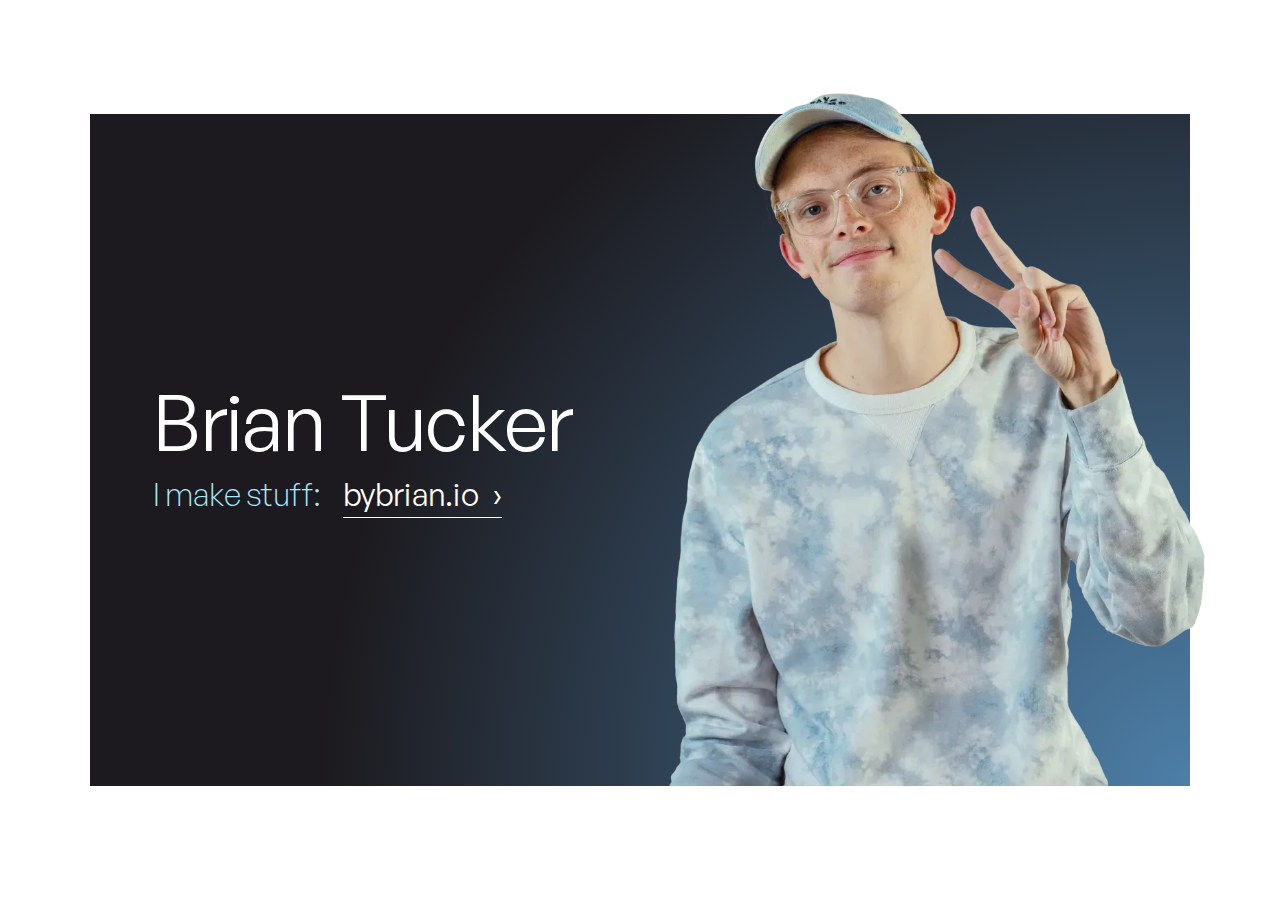
==== index.html @ 66e9b85b "whoops. wrong file name" ====
<!DOCTYPE html>
<html lang="en">

<head>
  <meta charset="utf-8">
  <title>Brian Tucker Design</title>
  <meta content="Home" property="og:title">
  <meta content="Home" property="twitter:title">
  <meta content="width=device-width, initial-scale=1" name="viewport">
  <link href="css/normalize.css" rel="stylesheet" type="text/css">
  <link href="css/webflow.css" rel="stylesheet" type="text/css">
  <link href="css/briantucker-design.webflow.css" rel="stylesheet" type="text/css">
  <link href="images/favicon.png" rel="shortcut icon" type="image/x-icon">
  <link href="images/webclip.png" rel="apple-touch-icon">

  <meta name="author" content="Brian Tucker, https://www.briantucker.design">
  <meta name="description" content="Multidisciplinary design doing too many side projects.">
  <meta property="og:title" content="Brian Tucker Design">
  <meta property="og:description" content="Multidisciplinary design doing too many side projects.">
  <meta property="og:url" content="https://www.briantucker.design">
  <meta property="og:type" content="website">
  <meta property="og:site_name" content="Brian Tucker Design">
  <link rel="canonical" href="https://www.briantucker.design">
  <meta name="keywords" content="brian tucker, design">

  <style>
    html {
      font-size: calc(0.625rem + 0.41666666666666663vw);
    }

    @media screen and (max-width:1920px) {
      html {
        font-size: calc(0.625rem + 0.41666666666666674vw);
      }
    }

    @media screen and (max-width:1440px) {
      html {
        font-size: calc(0.8126951092611863rem + 0.20811654526534862vw);
      }
    }

    @media screen and (max-width:479px) {
      html {
        font-size: calc(0.7494769874476988rem + 0.8368200836820083vw);
      }
    }
  </style>
</head>

<body class="body-ody-ody-ody">
  <div class="w-embed">
    <style>
      html {
        font-size: calc(0.625rem + 0.41666666666666663vw);
      }

      @media screen and (max-width:1920px) {
        html {
          font-size: calc(0.625rem + 0.41666666666666674vw);
        }
      }

      @media screen and (max-width:1440px) {
        html {
          font-size: calc(0.8126951092611863rem + 0.20811654526534862vw);
        }
      }

      @media screen and (max-width:479px) {
        html {
          font-size: calc(0.7494769874476988rem + 0.8368200836820083vw);
        }
      }
    </style>
  </div>
  <div class="cont">
    <div class="wrap">
      <div class="text">
        <h1 class="hero-h">Brian Tucker</h1>
        <div class="w-layout-hflex flex-block">
          <h2 class="hero-sub">I make stuff:</h2>
          <a href="https://www.bybrian.io" target="_blank" class="link w-inline-block">
            <div>bybrian.io  ›</div>
          </a>
        </div>
      </div><img src="images/brian-tucker-2880.webp" loading="lazy"
        sizes="(max-width: 479px) 50vw, (max-width: 767px) 48vw, 47vw"
        srcset="images/brian-tucker-2880-p-500.webp 500w, images/brian-tucker-2880-p-800.webp 800w, images/brian-tucker-2880-p-1080.webp 1080w, images/brian-tucker-2880-p-1600.webp 1600w, images/brian-tucker-2880-p-2000.webp 2000w, images/brian-tucker-2880.webp 2252w"
        alt="" class="me">
    </div>
  </div>
  <script src="js/webflow.js" type="text/javascript"></script>
</body>

</html>
---- css/webflow.css ----
@font-face {
  font-family: 'webflow-icons';
  src: url("[data-uri]") format('truetype');
  font-weight: normal;
  font-style: normal;
}
[class^="w-icon-"],
[class*=" w-icon-"] {
  /* use !important to prevent issues with browser extensions that change fonts */
  font-family: 'webflow-icons' !important;
  speak: none;
  font-style: normal;
  font-weight: normal;
  font-variant: normal;
  text-transform: none;
  line-height: 1;
  /* Better Font Rendering =========== */
  -webkit-font-smoothing: antialiased;
  -moz-osx-font-smoothing: grayscale;
}
.w-icon-slider-right:before {
  content: "\e600";
}
.w-icon-slider-left:before {
  content: "\e601";
}
.w-icon-nav-menu:before {
  content: "\e602";
}
.w-icon-arrow-down:before,
.w-icon-dropdown-toggle:before {
  content: "\e603";
}
.w-icon-file-upload-remove:before {
  content: "\e900";
}
.w-icon-file-upload-icon:before {
  content: "\e903";
}
* {
  -webkit-box-sizing: border-box;
  -moz-box-sizing: border-box;
  box-sizing: border-box;
}
html {
  height: 100%;
}
body {
  margin: 0;
  min-height: 100%;
  background-color: #fff;
  font-family: Arial, sans-serif;
  font-size: 14px;
  line-height: 20px;
  color: #333;
}
img {
  max-width: 100%;
  vertical-align: middle;
  display: inline-block;
}
html.w-mod-touch * {
  background-attachment: scroll !important;
}
.w-block {
  display: block;
}
.w-inline-block {
  max-width: 100%;
  display: inline-block;
}
.w-clearfix:before,
.w-clearfix:after {
  content: " ";
  display: table;
  grid-column-start: 1;
  grid-row-start: 1;
  grid-column-end: 2;
  grid-row-end: 2;
}
.w-clearfix:after {
  clear: both;
}
.w-hidden {
  display: none;
}
.w-button {
  display: inline-block;
  padding: 9px 15px;
  background-color: #3898EC;
  color: white;
  border: 0;
  line-height: inherit;
  text-decoration: none;
  cursor: pointer;
  border-radius: 0;
}
input.w-button {
  -webkit-appearance: button;
}
html[data-w-dynpage] [data-w-cloak] {
  color: transparent !important;
}
.w-code-block {
  margin: unset;
}
.w-webflow-badge,
.w-webflow-badge * {
  position: static;
  left: auto;
  top: auto;
  right: auto;
  bottom: auto;
  z-index: auto;
  display: block;
  visibility: visible;
  overflow: visible;
  overflow-x: visible;
  overflow-y: visible;
  box-sizing: border-box;
  width: auto;
  height: auto;
  max-height: none;
  max-width: none;
  min-height: 0;
  min-width: 0;
  margin: 0;
  padding: 0;
  float: none;
  clear: none;
  border: 0 none transparent;
  border-radius: 0;
  background: none;
  background-image: none;
  background-position: 0% 0%;
  background-size: auto auto;
  background-repeat: repeat;
  background-origin: padding-box;
  background-clip: border-box;
  background-attachment: scroll;
  background-color: transparent;
  box-shadow: none;
  opacity: 1;
  transform: none;
  transition: none;
  direction: ltr;
  font-family: inherit;
  font-weight: inherit;
  color: inherit;
  font-size: inherit;
  line-height: inherit;
  font-style: inherit;
  font-variant: inherit;
  text-align: inherit;
  letter-spacing: inherit;
  text-decoration: inherit;
  text-indent: 0;
  text-transform: inherit;
  list-style-type: disc;
  text-shadow: none;
  font-smoothing: auto;
  vertical-align: baseline;
  cursor: inherit;
  white-space: inherit;
  word-break: normal;
  word-spacing: normal;
  word-wrap: normal;
}
.w-webflow-badge {
  position: fixed !important;
  display: inline-block !important;
  visibility: visible !important;
  z-index: 2147483647 !important;
  top: auto !important;
  right: 12px !important;
  bottom: 12px !important;
  left: auto !important;
  color: #aaadb0 !important;
  background-color: #fff !important;
  border-radius: 3px !important;
  padding: 6px !important;
  font-size: 12px !important;
  opacity: 1 !important;
  line-height: 14px !important;
  text-decoration: none !important;
  transform: none !important;
  margin: 0 !important;
  width: auto !important;
  height: auto !important;
  overflow: visible !important;
  white-space: nowrap;
  box-shadow: 0 0 0 1px rgba(0, 0, 0, 0.1), 0px 1px 3px rgba(0, 0, 0, 0.1);
  cursor: pointer;
}
.w-webflow-badge > img {
  display: inline-block !important;
  visibility: visible !important;
  opacity: 1 !important;
  vertical-align: middle !important;
}
h1,
h2,
h3,
h4,
h5,
h6 {
  font-weight: bold;
  margin-bottom: 10px;
}
h1 {
  font-size: 38px;
  line-height: 44px;
  margin-top: 20px;
}
h2 {
  font-size: 32px;
  line-height: 36px;
  margin-top: 20px;
}
h3 {
  font-size: 24px;
  line-height: 30px;
  margin-top: 20px;
}
h4 {
  font-size: 18px;
  line-height: 24px;
  margin-top: 10px;
}
h5 {
  font-size: 14px;
  line-height: 20px;
  margin-top: 10px;
}
h6 {
  font-size: 12px;
  line-height: 18px;
  margin-top: 10px;
}
p {
  margin-top: 0;
  margin-bottom: 10px;
}
blockquote {
  margin: 0 0 10px 0;
  padding: 10px 20px;
  border-left: 5px solid #E2E2E2;
  font-size: 18px;
  line-height: 22px;
}
figure {
  margin: 0;
  margin-bottom: 10px;
}
figcaption {
  margin-top: 5px;
  text-align: center;
}
ul,
ol {
  margin-top: 0px;
  margin-bottom: 10px;
  padding-left: 40px;
}
.w-list-unstyled {
  padding-left: 0;
  list-style: none;
}
.w-embed:before,
.w-embed:after {
  content: " ";
  display: table;
  grid-column-start: 1;
  grid-row-start: 1;
  grid-column-end: 2;
  grid-row-end: 2;
}
.w-embed:after {
  clear: both;
}
.w-video {
  width: 100%;
  position: relative;
  padding: 0;
}
.w-video iframe,
.w-video object,
.w-video embed {
  position: absolute;
  top: 0;
  left: 0;
  width: 100%;
  height: 100%;
  border: none;
}
fieldset {
  padding: 0;
  margin: 0;
  border: 0;
}
button,
[type='button'],
[type='reset'] {
  border: 0;
  cursor: pointer;
  -webkit-appearance: button;
}
.w-form {
  margin: 0 0 15px;
}
.w-form-done {
  display: none;
  padding: 20px;
  text-align: center;
  background-color: #dddddd;
}
.w-form-fail {
  display: none;
  margin-top: 10px;
  padding: 10px;
  background-color: #ffdede;
}
label {
  display: block;
  margin-bottom: 5px;
  font-weight: bold;
}
.w-input,
.w-select {
  display: block;
  width: 100%;
  height: 38px;
  padding: 8px 12px;
  margin-bottom: 10px;
  font-size: 14px;
  line-height: 1.42857143;
  color: #333333;
  vertical-align: middle;
  background-color: #ffffff;
  border: 1px solid #cccccc;
}
.w-input:-moz-placeholder,
.w-select:-moz-placeholder {
  color: #999;
}
.w-input::-moz-placeholder,
.w-select::-moz-placeholder {
  color: #999;
  opacity: 1;
}
.w-input::-webkit-input-placeholder,
.w-select::-webkit-input-placeholder {
  color: #999;
}
.w-input:focus,
.w-select:focus {
  border-color: #3898EC;
  outline: 0;
}
.w-input[disabled],
.w-select[disabled],
.w-input[readonly],
.w-select[readonly],
fieldset[disabled] .w-input,
fieldset[disabled] .w-select {
  cursor: not-allowed;
}
.w-input[disabled]:not(.w-input-disabled),
.w-select[disabled]:not(.w-input-disabled),
.w-input[readonly],
.w-select[readonly],
fieldset[disabled]:not(.w-input-disabled) .w-input,
fieldset[disabled]:not(.w-input-disabled) .w-select {
  background-color: #eeeeee;
}
textarea.w-input,
textarea.w-select {
  height: auto;
}
.w-select {
  background-color: #f3f3f3;
}
.w-select[multiple] {
  height: auto;
}
.w-form-label {
  display: inline-block;
  cursor: pointer;
  font-weight: normal;
  margin-bottom: 0px;
}
.w-radio {
  display: block;
  margin-bottom: 5px;
  padding-left: 20px;
}
.w-radio:before,
.w-radio:after {
  content: " ";
  display: table;
  grid-column-start: 1;
  grid-row-start: 1;
  grid-column-end: 2;
  grid-row-end: 2;
}
.w-radio:after {
  clear: both;
}
.w-radio-input {
  margin: 4px 0 0;
  line-height: normal;
  float: left;
  margin-left: -20px;
}
.w-radio-input {
  margin-top: 3px;
}
.w-file-upload {
  display: block;
  margin-bottom: 10px;
}
.w-file-upload-input {
  width: 0.1px;
  height: 0.1px;
  opacity: 0;
  overflow: hidden;
  position: absolute;
  z-index: -100;
}
.w-file-upload-default,
.w-file-upload-uploading,
.w-file-upload-success {
  display: inline-block;
  color: #333333;
}
.w-file-upload-error {
  display: block;
  margin-top: 10px;
}
.w-file-upload-default.w-hidden,
.w-file-upload-uploading.w-hidden,
.w-file-upload-error.w-hidden,
.w-file-upload-success.w-hidden {
  display: none;
}
.w-file-upload-uploading-btn {
  display: flex;
  font-size: 14px;
  font-weight: normal;
  cursor: pointer;
  margin: 0;
  padding: 8px 12px;
  border: 1px solid #cccccc;
  background-color: #fafafa;
}
.w-file-upload-file {
  display: flex;
  flex-grow: 1;
  justify-content: space-between;
  margin: 0;
  padding: 8px 9px 8px 11px;
  border: 1px solid #cccccc;
  background-color: #fafafa;
}
.w-file-upload-file-name {
  font-size: 14px;
  font-weight: normal;
  display: block;
}
.w-file-remove-link {
  margin-top: 3px;
  margin-left: 10px;
  width: auto;
  height: auto;
  padding: 3px;
  display: block;
  cursor: pointer;
}
.w-icon-file-upload-remove {
  margin: auto;
  font-size: 10px;
}
.w-file-upload-error-msg {
  display: inline-block;
  color: #ea384c;
  padding: 2px 0;
}
.w-file-upload-info {
  display: inline-block;
  line-height: 38px;
  padding: 0 12px;
}
.w-file-upload-label {
  display: inline-block;
  font-size: 14px;
  font-weight: normal;
  cursor: pointer;
  margin: 0;
  padding: 8px 12px;
  border: 1px solid #cccccc;
  background-color: #fafafa;
}
.w-icon-file-upload-icon,
.w-icon-file-upload-uploading {
  display: inline-block;
  margin-right: 8px;
  width: 20px;
}
.w-icon-file-upload-uploading {
  height: 20px;
}
.w-container {
  margin-left: auto;
  margin-right: auto;
  max-width: 940px;
}
.w-container:before,
.w-container:after {
  content: " ";
  display: table;
  grid-column-start: 1;
  grid-row-start: 1;
  grid-column-end: 2;
  grid-row-end: 2;
}
.w-container:after {
  clear: both;
}
.w-container .w-row {
  margin-left: -10px;
  margin-right: -10px;
}
.w-row:before,
.w-row:after {
  content: " ";
  display: table;
  grid-column-start: 1;
  grid-row-start: 1;
  grid-column-end: 2;
  grid-row-end: 2;
}
.w-row:after {
  clear: both;
}
.w-row .w-row {
  margin-left: 0;
  margin-right: 0;
}
.w-col {
  position: relative;
  float: left;
  width: 100%;
  min-height: 1px;
  padding-left: 10px;
  padding-right: 10px;
}
.w-col .w-col {
  padding-left: 0;
  padding-right: 0;
}
.w-col-1 {
  width: 8.33333333%;
}
.w-col-2 {
  width: 16.66666667%;
}
.w-col-3 {
  width: 25%;
}
.w-col-4 {
  width: 33.33333333%;
}
.w-col-5 {
  width: 41.66666667%;
}
.w-col-6 {
  width: 50%;
}
.w-col-7 {
  width: 58.33333333%;
}
.w-col-8 {
  width: 66.66666667%;
}
.w-col-9 {
  width: 75%;
}
.w-col-10 {
  width: 83.33333333%;
}
.w-col-11 {
  width: 91.66666667%;
}
.w-col-12 {
  width: 100%;
}
.w-hidden-main {
  display: none !important;
}
@media screen and (max-width: 991px) {
  .w-container {
    max-width: 728px;
  }
  .w-hidden-main {
    display: inherit !important;
  }
  .w-hidden-medium {
    display: none !important;
  }
  .w-col-medium-1 {
    width: 8.33333333%;
  }
  .w-col-medium-2 {
    width: 16.66666667%;
  }
  .w-col-medium-3 {
    width: 25%;
  }
  .w-col-medium-4 {
    width: 33.33333333%;
  }
  .w-col-medium-5 {
    width: 41.66666667%;
  }
  .w-col-medium-6 {
    width: 50%;
  }
  .w-col-medium-7 {
    width: 58.33333333%;
  }
  .w-col-medium-8 {
    width: 66.66666667%;
  }
  .w-col-medium-9 {
    width: 75%;
  }
  .w-col-medium-10 {
    width: 83.33333333%;
  }
  .w-col-medium-11 {
    width: 91.66666667%;
  }
  .w-col-medium-12 {
    width: 100%;
  }
  .w-col-stack {
    width: 100%;
    left: auto;
    right: auto;
  }
}
@media screen and (max-width: 767px) {
  .w-hidden-main {
    display: inherit !important;
  }
  .w-hidden-medium {
    display: inherit !important;
  }
  .w-hidden-small {
    display: none !important;
  }
  .w-row,
  .w-container .w-row {
    margin-left: 0;
    margin-right: 0;
  }
  .w-col {
    width: 100%;
    left: auto;
    right: auto;
  }
  .w-col-small-1 {
    width: 8.33333333%;
  }
  .w-col-small-2 {
    width: 16.66666667%;
  }
  .w-col-small-3 {
    width: 25%;
  }
  .w-col-small-4 {
    width: 33.33333333%;
  }
  .w-col-small-5 {
    width: 41.66666667%;
  }
  .w-col-small-6 {
    width: 50%;
  }
  .w-col-small-7 {
    width: 58.33333333%;
  }
  .w-col-small-8 {
    width: 66.66666667%;
  }
  .w-col-small-9 {
    width: 75%;
  }
  .w-col-small-10 {
    width: 83.33333333%;
  }
  .w-col-small-11 {
    width: 91.66666667%;
  }
  .w-col-small-12 {
    width: 100%;
  }
}
@media screen and (max-width: 479px) {
  .w-container {
    max-width: none;
  }
  .w-hidden-main {
    display: inherit !important;
  }
  .w-hidden-medium {
    display: inherit !important;
  }
  .w-hidden-small {
    display: inherit !important;
  }
  .w-hidden-tiny {
    display: none !important;
  }
  .w-col {
    width: 100%;
  }
  .w-col-tiny-1 {
    width: 8.33333333%;
  }
  .w-col-tiny-2 {
    width: 16.66666667%;
  }
  .w-col-tiny-3 {
    width: 25%;
  }
  .w-col-tiny-4 {
    width: 33.33333333%;
  }
  .w-col-tiny-5 {
    width: 41.66666667%;
  }
  .w-col-tiny-6 {
    width: 50%;
  }
  .w-col-tiny-7 {
    width: 58.33333333%;
  }
  .w-col-tiny-8 {
    width: 66.66666667%;
  }
  .w-col-tiny-9 {
    width: 75%;
  }
  .w-col-tiny-10 {
    width: 83.33333333%;
  }
  .w-col-tiny-11 {
    width: 91.66666667%;
  }
  .w-col-tiny-12 {
    width: 100%;
  }
}
.w-widget {
  position: relative;
}
.w-widget-map {
  width: 100%;
  height: 400px;
}
.w-widget-map label {
  width: auto;
  display: inline;
}
.w-widget-map img {
  max-width: inherit;
}
.w-widget-map .gm-style-iw {
  text-align: center;
}
.w-widget-map .gm-style-iw > button {
  display: none !important;
}
.w-widget-twitter {
  overflow: hidden;
}
.w-widget-twitter-count-shim {
  display: inline-block;
  vertical-align: top;
  position: relative;
  width: 28px;
  height: 20px;
  text-align: center;
  background: white;
  border: #758696 solid 1px;
  border-radius: 3px;
}
.w-widget-twitter-count-shim * {
  pointer-events: none;
  -webkit-user-select: none;
  -moz-user-select: none;
  -ms-user-select: none;
  user-select: none;
}
.w-widget-twitter-count-shim .w-widget-twitter-count-inner {
  position: relative;
  font-size: 15px;
  line-height: 12px;
  text-align: center;
  color: #999;
  font-family: serif;
}
.w-widget-twitter-count-shim .w-widget-twitter-count-clear {
  position: relative;
  display: block;
}
.w-widget-twitter-count-shim.w--large {
  width: 36px;
  height: 28px;
}
.w-widget-twitter-count-shim.w--large .w-widget-twitter-count-inner {
  font-size: 18px;
  line-height: 18px;
}
.w-widget-twitter-count-shim:not(.w--vertical) {
  margin-left: 5px;
  margin-right: 8px;
}
.w-widget-twitter-count-shim:not(.w--vertical).w--large {
  margin-left: 6px;
}
.w-widget-twitter-count-shim:not(.w--vertical):before,
.w-widget-twitter-count-shim:not(.w--vertical):after {
  top: 50%;
  left: 0;
  border: solid transparent;
  content: ' ';
  height: 0;
  width: 0;
  position: absolute;
  pointer-events: none;
}
.w-widget-twitter-count-shim:not(.w--vertical):before {
  border-color: rgba(117, 134, 150, 0);
  border-right-color: #5d6c7b;
  border-width: 4px;
  margin-left: -9px;
  margin-top: -4px;
}
.w-widget-twitter-count-shim:not(.w--vertical).w--large:before {
  border-width: 5px;
  margin-left: -10px;
  margin-top: -5px;
}
.w-widget-twitter-count-shim:not(.w--vertical):after {
  border-color: rgba(255, 255, 255, 0);
  border-right-color: white;
  border-width: 4px;
  margin-left: -8px;
  margin-top: -4px;
}
.w-widget-twitter-count-shim:not(.w--vertical).w--large:after {
  border-width: 5px;
  margin-left: -9px;
  margin-top: -5px;
}
.w-widget-twitter-count-shim.w--vertical {
  width: 61px;
  height: 33px;
  margin-bottom: 8px;
}
.w-widget-twitter-count-shim.w--vertical:before,
.w-widget-twitter-count-shim.w--vertical:after {
  top: 100%;
  left: 50%;
  border: solid transparent;
  content: ' ';
  height: 0;
  width: 0;
  position: absolute;
  pointer-events: none;
}
.w-widget-twitter-count-shim.w--vertical:before {
  border-color: rgba(117, 134, 150, 0);
  border-top-color: #5d6c7b;
  border-width: 5px;
  margin-left: -5px;
}
.w-widget-twitter-count-shim.w--vertical:after {
  border-color: rgba(255, 255, 255, 0);
  border-top-color: white;
  border-width: 4px;
  margin-left: -4px;
}
.w-widget-twitter-count-shim.w--vertical .w-widget-twitter-count-inner {
  font-size: 18px;
  line-height: 22px;
}
.w-widget-twitter-count-shim.w--vertical.w--large {
  width: 76px;
}
.w-background-video {
  position: relative;
  overflow: hidden;
  height: 500px;
  color: white;
}
.w-background-video > video {
  background-size: cover;
  background-position: 50% 50%;
  position: absolute;
  margin: auto;
  width: 100%;
  height: 100%;
  right: -100%;
  bottom: -100%;
  top: -100%;
  left: -100%;
  object-fit: cover;
  z-index: -100;
}
.w-background-video > video::-webkit-media-controls-start-playback-button {
  display: none !important;
  -webkit-appearance: none;
}
.w-background-video--control {
  position: absolute;
  bottom: 1em;
  right: 1em;
  background-color: transparent;
  padding: 0;
}
.w-background-video--control > [hidden] {
  display: none !important;
}
.w-slider {
  position: relative;
  height: 300px;
  text-align: center;
  background: #dddddd;
  clear: both;
  -webkit-tap-highlight-color: rgba(0, 0, 0, 0);
  tap-highlight-color: rgba(0, 0, 0, 0);
}
.w-slider-mask {
  position: relative;
  display: block;
  overflow: hidden;
  z-index: 1;
  left: 0;
  right: 0;
  height: 100%;
  white-space: nowrap;
}
.w-slide {
  position: relative;
  display: inline-block;
  vertical-align: top;
  width: 100%;
  height: 100%;
  white-space: normal;
  text-align: left;
}
.w-slider-nav {
  position: absolute;
  z-index: 2;
  top: auto;
  right: 0;
  bottom: 0;
  left: 0;
  margin: auto;
  padding-top: 10px;
  height: 40px;
  text-align: center;
  -webkit-tap-highlight-color: rgba(0, 0, 0, 0);
  tap-highlight-color: rgba(0, 0, 0, 0);
}
.w-slider-nav.w-round > div {
  border-radius: 100%;
}
.w-slider-nav.w-num > div {
  width: auto;
  height: auto;
  padding: 0.2em 0.5em;
  font-size: inherit;
  line-height: inherit;
}
.w-slider-nav.w-shadow > div {
  box-shadow: 0 0 3px rgba(51, 51, 51, 0.4);
}
.w-slider-nav-invert {
  color: #fff;
}
.w-slider-nav-invert > div {
  background-color: rgba(34, 34, 34, 0.4);
}
.w-slider-nav-invert > div.w-active {
  background-color: #222;
}
.w-slider-dot {
  position: relative;
  display: inline-block;
  width: 1em;
  height: 1em;
  background-color: rgba(255, 255, 255, 0.4);
  cursor: pointer;
  margin: 0 3px 0.5em;
  transition: background-color 100ms, color 100ms;
}
.w-slider-dot.w-active {
  background-color: #fff;
}
.w-slider-dot:focus {
  outline: none;
  box-shadow: 0px 0px 0px 2px #fff;
}
.w-slider-dot:focus.w-active {
  box-shadow: none;
}
.w-slider-arrow-left,
.w-slider-arrow-right {
  position: absolute;
  width: 80px;
  top: 0;
  right: 0;
  bottom: 0;
  left: 0;
  margin: auto;
  cursor: pointer;
  overflow: hidden;
  color: white;
  font-size: 40px;
  -webkit-tap-highlight-color: rgba(0, 0, 0, 0);
  tap-highlight-color: rgba(0, 0, 0, 0);
  -webkit-user-select: none;
  -moz-user-select: none;
  -ms-user-select: none;
  user-select: none;
}
.w-slider-arrow-left [class^='w-icon-'],
.w-slider-arrow-right [class^='w-icon-'],
.w-slider-arrow-left [class*=' w-icon-'],
.w-slider-arrow-right [class*=' w-icon-'] {
  position: absolute;
}
.w-slider-arrow-left:focus,
.w-slider-arrow-right:focus {
  outline: 0;
}
.w-slider-arrow-left {
  z-index: 3;
  right: auto;
}
.w-slider-arrow-right {
  z-index: 4;
  left: auto;
}
.w-icon-slider-left,
.w-icon-slider-right {
  top: 0;
  right: 0;
  bottom: 0;
  left: 0;
  margin: auto;
  width: 1em;
  height: 1em;
}
.w-slider-aria-label {
  border: 0;
  clip: rect(0 0 0 0);
  height: 1px;
  margin: -1px;
  overflow: hidden;
  padding: 0;
  position: absolute;
  width: 1px;
}
.w-slider-force-show {
  display: block !important;
}
.w-dropdown {
  display: inline-block;
  position: relative;
  text-align: left;
  margin-left: auto;
  margin-right: auto;
  z-index: 900;
}
.w-dropdown-btn,
.w-dropdown-toggle,
.w-dropdown-link {
  position: relative;
  vertical-align: top;
  text-decoration: none;
  color: #222222;
  padding: 20px;
  text-align: left;
  margin-left: auto;
  margin-right: auto;
  white-space: nowrap;
}
.w-dropdown-toggle {
  -webkit-user-select: none;
  -moz-user-select: none;
  -ms-user-select: none;
  user-select: none;
  display: inline-block;
  cursor: pointer;
  padding-right: 40px;
}
.w-dropdown-toggle:focus {
  outline: 0;
}
.w-icon-dropdown-toggle {
  position: absolute;
  top: 0;
  right: 0;
  bottom: 0;
  margin: auto;
  margin-right: 20px;
  width: 1em;
  height: 1em;
}
.w-dropdown-list {
  position: absolute;
  background: #dddddd;
  display: none;
  min-width: 100%;
}
.w-dropdown-list.w--open {
  display: block;
}
.w-dropdown-link {
  padding: 10px 20px;
  display: block;
  color: #222222;
}
.w-dropdown-link.w--current {
  color: #0082f3;
}
.w-dropdown-link:focus {
  outline: 0;
}
@media screen and (max-width: 767px) {
  .w-nav-brand {
    padding-left: 10px;
  }
}
/**
 * ## Note
 * Safari (on both iOS and OS X) does not handle viewport units (vh, vw) well.
 * For example percentage units do not work on descendants of elements that
 * have any dimensions expressed in viewport units. It also doesn’t handle them at
 * all in `calc()`.
 */
/**
 * Wrapper around all lightbox elements
 *
 * 1. Since the lightbox can receive focus, IE also gives it an outline.
 * 2. Fixes flickering on Chrome when a transition is in progress
 *    underneath the lightbox.
 */
.w-lightbox-backdrop {
  cursor: auto;
  font-style: normal;
  letter-spacing: normal;
  list-style: disc;
  text-indent: 0;
  text-shadow: none;
  text-transform: none;
  visibility: visible;
  white-space: normal;
  word-break: normal;
  word-spacing: normal;
  word-wrap: normal;
  position: fixed;
  top: 0;
  right: 0;
  bottom: 0;
  left: 0;
  color: #fff;
  font-family: "Helvetica Neue", Helvetica, Ubuntu, "Segoe UI", Verdana, sans-serif;
  font-size: 17px;
  line-height: 1.2;
  font-weight: 300;
  text-align: center;
  background: rgba(0, 0, 0, 0.9);
  z-index: 2000;
  outline: 0;
  /* 1 */
  opacity: 0;
  -webkit-user-select: none;
  -moz-user-select: none;
  -webkit-tap-highlight-color: transparent;
  -webkit-transform: translate(0, 0);
  /* 2 */
}
/**
 * Neat trick to bind the rubberband effect to our canvas instead of the whole
 * document on iOS. It also prevents a bug that causes the document underneath to scroll.
 */
.w-lightbox-backdrop,
.w-lightbox-container {
  height: 100%;
  overflow: auto;
  -webkit-overflow-scrolling: touch;
}
.w-lightbox-content {
  position: relative;
  height: 100vh;
  overflow: hidden;
}
.w-lightbox-view {
  position: absolute;
  width: 100vw;
  height: 100vh;
  opacity: 0;
}
.w-lightbox-view:before {
  content: "";
  height: 100vh;
}
/* .w-lightbox-content */
.w-lightbox-group,
.w-lightbox-group .w-lightbox-view,
.w-lightbox-group .w-lightbox-view:before {
  height: 86vh;
}
.w-lightbox-frame,
.w-lightbox-view:before {
  display: inline-block;
  vertical-align: middle;
}
/*
 * 1. Remove default margin set by user-agent on the <figure> element.
 */
.w-lightbox-figure {
  position: relative;
  margin: 0;
  /* 1 */
}
.w-lightbox-group .w-lightbox-figure {
  cursor: pointer;
}
/**
 * IE adds image dimensions as width and height attributes on the IMG tag,
 * but we need both width and height to be set to auto to enable scaling.
 */
.w-lightbox-img {
  width: auto;
  height: auto;
  max-width: none;
}
/**
 * 1. Reset if style is set by user on "All Images"
 */
.w-lightbox-image {
  display: block;
  float: none;
  /* 1 */
  max-width: 100vw;
  max-height: 100vh;
}
.w-lightbox-group .w-lightbox-image {
  max-height: 86vh;
}
.w-lightbox-caption {
  position: absolute;
  right: 0;
  bottom: 0;
  left: 0;
  padding: 0.5em 1em;
  background: rgba(0, 0, 0, 0.4);
  text-align: left;
  text-overflow: ellipsis;
  white-space: nowrap;
  overflow: hidden;
}
.w-lightbox-embed {
  position: absolute;
  top: 0;
  right: 0;
  bottom: 0;
  left: 0;
  width: 100%;
  height: 100%;
}
.w-lightbox-control {
  position: absolute;
  top: 0;
  width: 4em;
  background-size: 24px;
  background-repeat: no-repeat;
  background-position: center;
  cursor: pointer;
  -webkit-transition: all 0.3s;
  transition: all 0.3s;
}
.w-lightbox-left {
  display: none;
  bottom: 0;
  left: 0;
  /* <svg xmlns="http://www.w3.org/2000/svg" viewBox="-20 0 24 40" width="24" height="40"><g transform="rotate(45)"><path d="m0 0h5v23h23v5h-28z" opacity=".4"/><path d="m1 1h3v23h23v3h-26z" fill="#fff"/></g></svg> */
  background-image: url("[data-uri]");
}
.w-lightbox-right {
  display: none;
  right: 0;
  bottom: 0;
  /* <svg xmlns="http://www.w3.org/2000/svg" viewBox="-4 0 24 40" width="24" height="40"><g transform="rotate(45)"><path d="m0-0h28v28h-5v-23h-23z" opacity=".4"/><path d="m1 1h26v26h-3v-23h-23z" fill="#fff"/></g></svg> */
  background-image: url("[data-uri]");
}
/*
 * Without specifying the with and height inside the SVG, all versions of IE render the icon too small.
 * The bug does not seem to manifest itself if the elements are tall enough such as the above arrows.
 * (http://stackoverflow.com/questions/16092114/background-size-differs-in-internet-explorer)
 */
.w-lightbox-close {
  right: 0;
  height: 2.6em;
  /* <svg xmlns="http://www.w3.org/2000/svg" viewBox="-4 0 18 17" width="18" height="17"><g transform="rotate(45)"><path d="m0 0h7v-7h5v7h7v5h-7v7h-5v-7h-7z" opacity=".4"/><path d="m1 1h7v-7h3v7h7v3h-7v7h-3v-7h-7z" fill="#fff"/></g></svg> */
  background-image: url("[data-uri]");
  background-size: 18px;
}
/**
 * 1. All IE versions add extra space at the bottom without this.
 */
.w-lightbox-strip {
  position: absolute;
  bottom: 0;
  left: 0;
  right: 0;
  padding: 0 1vh;
  line-height: 0;
  /* 1 */
  white-space: nowrap;
  overflow-x: auto;
  overflow-y: hidden;
}
/*
 * 1. We use content-box to avoid having to do `width: calc(10vh + 2vw)`
 *    which doesn’t work in Safari anyway.
 * 2. Chrome renders images pixelated when switching to GPU. Making sure
 *    the parent is also rendered on the GPU (by setting translate3d for
 *    example) fixes this behavior.
 */
.w-lightbox-item {
  display: inline-block;
  width: 10vh;
  padding: 2vh 1vh;
  box-sizing: content-box;
  /* 1 */
  cursor: pointer;
  -webkit-transform: translate3d(0, 0, 0);
  /* 2 */
}
.w-lightbox-active {
  opacity: 0.3;
}
.w-lightbox-thumbnail {
  position: relative;
  height: 10vh;
  background: #222;
  overflow: hidden;
}
.w-lightbox-thumbnail-image {
  position: absolute;
  top: 0;
  left: 0;
}
.w-lightbox-thumbnail .w-lightbox-tall {
  top: 50%;
  width: 100%;
  -webkit-transform: translate(0, -50%);
  transform: translate(0, -50%);
}
.w-lightbox-thumbnail .w-lightbox-wide {
  left: 50%;
  height: 100%;
  -webkit-transform: translate(-50%, 0);
  transform: translate(-50%, 0);
}
/*
 * Spinner
 *
 * Absolute pixel values are used to avoid rounding errors that would cause
 * the white spinning element to be misaligned with the track.
 */
.w-lightbox-spinner {
  position: absolute;
  top: 50%;
  left: 50%;
  box-sizing: border-box;
  width: 40px;
  height: 40px;
  margin-top: -20px;
  margin-left: -20px;
  border: 5px solid rgba(0, 0, 0, 0.4);
  border-radius: 50%;
  -webkit-animation: spin 0.8s infinite linear;
  animation: spin 0.8s infinite linear;
}
.w-lightbox-spinner:after {
  content: "";
  position: absolute;
  top: -4px;
  right: -4px;
  bottom: -4px;
  left: -4px;
  border: 3px solid transparent;
  border-bottom-color: #fff;
  border-radius: 50%;
}
/*
 * Utility classes
 */
.w-lightbox-hide {
  display: none;
}
.w-lightbox-noscroll {
  overflow: hidden;
}
@media (min-width: 768px) {
  .w-lightbox-content {
    height: 96vh;
    margin-top: 2vh;
  }
  .w-lightbox-view,
  .w-lightbox-view:before {
    height: 96vh;
  }
  /* .w-lightbox-content */
  .w-lightbox-group,
  .w-lightbox-group .w-lightbox-view,
  .w-lightbox-group .w-lightbox-view:before {
    height: 84vh;
  }
  .w-lightbox-image {
    max-width: 96vw;
    max-height: 96vh;
  }
  .w-lightbox-group .w-lightbox-image {
    max-width: 82.3vw;
    max-height: 84vh;
  }
  .w-lightbox-left,
  .w-lightbox-right {
    display: block;
    opacity: 0.5;
  }
  .w-lightbox-close {
    opacity: 0.8;
  }
  .w-lightbox-control:hover {
    opacity: 1;
  }
}
.w-lightbox-inactive,
.w-lightbox-inactive:hover {
  opacity: 0;
}
.w-richtext:before,
.w-richtext:after {
  content: " ";
  display: table;
  grid-column-start: 1;
  grid-row-start: 1;
  grid-column-end: 2;
  grid-row-end: 2;
}
.w-richtext:after {
  clear: both;
}
.w-richtext[contenteditable="true"]:before,
.w-richtext[contenteditable="true"]:after {
  white-space: initial;
}
.w-richtext ol,
.w-richtext ul {
  overflow: hidden;
}
.w-richtext .w-richtext-figure-selected.w-richtext-figure-type-video div:after,
.w-richtext .w-richtext-figure-selected[data-rt-type="video"] div:after {
  outline: 2px solid #2895f7;
}
.w-richtext .w-richtext-figure-selected.w-richtext-figure-type-image div,
.w-richtext .w-richtext-figure-selected[data-rt-type="image"] div {
  outline: 2px solid #2895f7;
}
.w-richtext figure.w-richtext-figure-type-video > div:after,
.w-richtext figure[data-rt-type="video"] > div:after {
  content: '';
  position: absolute;
  display: none;
  left: 0;
  top: 0;
  right: 0;
  bottom: 0;
}
.w-richtext figure {
  position: relative;
  max-width: 60%;
}
.w-richtext figure > div:before {
  cursor: default!important;
}
.w-richtext figure img {
  width: 100%;
}
.w-richtext figure figcaption.w-richtext-figcaption-placeholder {
  opacity: 0.6;
}
.w-richtext figure div {
  /* fix incorrectly sized selection border in the data manager */
  font-size: 0px;
  color: transparent;
}
.w-richtext figure.w-richtext-figure-type-image,
.w-richtext figure[data-rt-type="image"] {
  display: table;
}
.w-richtext figure.w-richtext-figure-type-image > div,
.w-richtext figure[data-rt-type="image"] > div {
  display: inline-block;
}
.w-richtext figure.w-richtext-figure-type-image > figcaption,
.w-richtext figure[data-rt-type="image"] > figcaption {
  display: table-caption;
  caption-side: bottom;
}
.w-richtext figure.w-richtext-figure-type-video,
.w-richtext figure[data-rt-type="video"] {
  width: 60%;
  height: 0;
}
.w-richtext figure.w-richtext-figure-type-video iframe,
.w-richtext figure[data-rt-type="video"] iframe {
  position: absolute;
  top: 0;
  left: 0;
  width: 100%;
  height: 100%;
}
.w-richtext figure.w-richtext-figure-type-video > div,
.w-richtext figure[data-rt-type="video"] > div {
  width: 100%;
}
.w-richtext figure.w-richtext-align-center {
  margin-right: auto;
  margin-left: auto;
  clear: both;
}
.w-richtext figure.w-richtext-align-center.w-richtext-figure-type-image > div,
.w-richtext figure.w-richtext-align-center[data-rt-type="image"] > div {
  max-width: 100%;
}
.w-richtext figure.w-richtext-align-normal {
  clear: both;
}
.w-richtext figure.w-richtext-align-fullwidth {
  width: 100%;
  max-width: 100%;
  text-align: center;
  clear: both;
  display: block;
  margin-right: auto;
  margin-left: auto;
}
.w-richtext figure.w-richtext-align-fullwidth > div {
  display: inline-block;
  /* padding-bottom is used for aspect ratios in video figures
      we want the div to inherit that so hover/selection borders in the designer-canvas
      fit right*/
  padding-bottom: inherit;
}
.w-richtext figure.w-richtext-align-fullwidth > figcaption {
  display: block;
}
.w-richtext figure.w-richtext-align-floatleft {
  float: left;
  margin-right: 15px;
  clear: none;
}
.w-richtext figure.w-richtext-align-floatright {
  float: right;
  margin-left: 15px;
  clear: none;
}
.w-nav {
  position: relative;
  background: #dddddd;
  z-index: 1000;
}
.w-nav:before,
.w-nav:after {
  content: " ";
  display: table;
  grid-column-start: 1;
  grid-row-start: 1;
  grid-column-end: 2;
  grid-row-end: 2;
}
.w-nav:after {
  clear: both;
}
.w-nav-brand {
  position: relative;
  float: left;
  text-decoration: none;
  color: #333333;
}
.w-nav-link {
  position: relative;
  display: inline-block;
  vertical-align: top;
  text-decoration: none;
  color: #222222;
  padding: 20px;
  text-align: left;
  margin-left: auto;
  margin-right: auto;
}
.w-nav-link.w--current {
  color: #0082f3;
}
.w-nav-menu {
  position: relative;
  float: right;
}
[data-nav-menu-open] {
  display: block !important;
  position: absolute;
  top: 100%;
  left: 0;
  right: 0;
  background: #C8C8C8;
  text-align: center;
  overflow: visible;
  min-width: 200px;
}
.w--nav-link-open {
  display: block;
  position: relative;
}
.w-nav-overlay {
  position: absolute;
  overflow: hidden;
  display: none;
  top: 100%;
  left: 0;
  right: 0;
  width: 100%;
}
.w-nav-overlay [data-nav-menu-open] {
  top: 0;
}
.w-nav[data-animation="over-left"] .w-nav-overlay {
  width: auto;
}
.w-nav[data-animation="over-left"] .w-nav-overlay,
.w-nav[data-animation="over-left"] [data-nav-menu-open] {
  right: auto;
  z-index: 1;
  top: 0;
}
.w-nav[data-animation="over-right"] .w-nav-overlay {
  width: auto;
}
.w-nav[data-animation="over-right"] .w-nav-overlay,
.w-nav[data-animation="over-right"] [data-nav-menu-open] {
  left: auto;
  z-index: 1;
  top: 0;
}
.w-nav-button {
  position: relative;
  float: right;
  padding: 18px;
  font-size: 24px;
  display: none;
  cursor: pointer;
  -webkit-tap-highlight-color: rgba(0, 0, 0, 0);
  tap-highlight-color: rgba(0, 0, 0, 0);
  -webkit-user-select: none;
  -moz-user-select: none;
  -ms-user-select: none;
  user-select: none;
}
.w-nav-button:focus {
  outline: 0;
}
.w-nav-button.w--open {
  background-color: #C8C8C8;
  color: white;
}
.w-nav[data-collapse="all"] .w-nav-menu {
  display: none;
}
.w-nav[data-collapse="all"] .w-nav-button {
  display: block;
}
.w--nav-dropdown-open {
  display: block;
}
.w--nav-dropdown-toggle-open {
  display: block;
}
.w--nav-dropdown-list-open {
  position: static;
}
@media screen and (max-width: 991px) {
  .w-nav[data-collapse="medium"] .w-nav-menu {
    display: none;
  }
  .w-nav[data-collapse="medium"] .w-nav-button {
    display: block;
  }
}
@media screen and (max-width: 767px) {
  .w-nav[data-collapse="small"] .w-nav-menu {
    display: none;
  }
  .w-nav[data-collapse="small"] .w-nav-button {
    display: block;
  }
  .w-nav-brand {
    padding-left: 10px;
  }
}
@media screen and (max-width: 479px) {
  .w-nav[data-collapse="tiny"] .w-nav-menu {
    display: none;
  }
  .w-nav[data-collapse="tiny"] .w-nav-button {
    display: block;
  }
}
.w-tabs {
  position: relative;
}
.w-tabs:before,
.w-tabs:after {
  content: " ";
  display: table;
  grid-column-start: 1;
  grid-row-start: 1;
  grid-column-end: 2;
  grid-row-end: 2;
}
.w-tabs:after {
  clear: both;
}
.w-tab-menu {
  position: relative;
}
.w-tab-link {
  position: relative;
  display: inline-block;
  vertical-align: top;
  text-decoration: none;
  padding: 9px 30px;
  text-align: left;
  cursor: pointer;
  color: #222222;
  background-color: #dddddd;
}
.w-tab-link.w--current {
  background-color: #C8C8C8;
}
.w-tab-link:focus {
  outline: 0;
}
.w-tab-content {
  position: relative;
  display: block;
  overflow: hidden;
}
.w-tab-pane {
  position: relative;
  display: none;
}
.w--tab-active {
  display: block;
}
@media screen and (max-width: 479px) {
  .w-tab-link {
    display: block;
  }
}
.w-ix-emptyfix:after {
  content: "";
}
@keyframes spin {
  0% {
    transform: rotate(0deg);
  }
  100% {
    transform: rotate(360deg);
  }
}
.w-dyn-empty {
  padding: 10px;
  background-color: #dddddd;
}
.w-dyn-hide {
  display: none !important;
}
.w-dyn-bind-empty {
  display: none !important;
}
.w-condition-invisible {
  display: none !important;
}
.wf-layout-layout {
  display: grid;
}
---- css/briantucker-design.webflow.css ----
:root {
  --gf-1: #151224;
  --3: #3c267b;
  --cta: #7000ff;
  --white: white;
  --6: #bda6ff;
  --2: #29224b;
  --just-after-sunset: #0c3247;
  --z-black: #1c1a1e;
  --z-blue: #a8e9fe;
  --4: #6247ad;
  --5: #8d66fa;
}

.w-layout-grid {
  grid-row-gap: 16px;
  grid-column-gap: 16px;
  grid-template-rows: auto auto;
  grid-template-columns: 1fr 1fr;
  grid-auto-columns: 1fr;
  display: grid;
}

.w-checkbox {
  margin-bottom: 5px;
  padding-left: 20px;
  display: block;
}

.w-checkbox:before {
  content: " ";
  grid-area: 1 / 1 / 2 / 2;
  display: table;
}

.w-checkbox:after {
  content: " ";
  clear: both;
  grid-area: 1 / 1 / 2 / 2;
  display: table;
}

.w-checkbox-input {
  float: left;
  margin: 4px 0 0 -20px;
  line-height: normal;
}

.w-checkbox-input--inputType-custom {
  width: 12px;
  height: 12px;
  border: 1px solid #ccc;
  border-radius: 2px;
}

.w-checkbox-input--inputType-custom.w--redirected-checked {
  background-color: #3898ec;
  background-image: url('https://d3e54v103j8qbb.cloudfront.net/static/custom-checkbox-checkmark.589d534424.svg');
  background-position: 50%;
  background-repeat: no-repeat;
  background-size: cover;
  border-color: #3898ec;
}

.w-checkbox-input--inputType-custom.w--redirected-focus {
  box-shadow: 0 0 3px 1px #3898ec;
}

.w-form-formradioinput--inputType-custom {
  width: 12px;
  height: 12px;
  border: 1px solid #ccc;
  border-radius: 50%;
}

.w-form-formradioinput--inputType-custom.w--redirected-focus {
  box-shadow: 0 0 3px 1px #3898ec;
}

.w-form-formradioinput--inputType-custom.w--redirected-checked {
  border-width: 4px;
  border-color: #3898ec;
}

.w-layout-hflex {
  flex-direction: row;
  align-items: flex-start;
  display: flex;
}

body {
  color: #333;
  font-family: Arial, Helvetica Neue, Helvetica, sans-serif;
  font-size: 14px;
  line-height: 20px;
}

h1 {
  margin-top: 20px;
  margin-bottom: 10px;
  font-size: 38px;
  font-weight: bold;
  line-height: 44px;
}

p {
  max-width: 75ch;
  margin-bottom: 20px;
}

.o1-anchor {
  width: 0;
  height: 0;
}

.o1-accordion-content-wrapper {
  padding-bottom: 30px;
  padding-left: 60px;
  padding-right: 30px;
}

.o1-layout-grid {
  grid-template-rows: auto;
  grid-template-columns: auto auto auto;
  grid-auto-columns: auto;
  grid-auto-flow: row;
}

.o1-dropdown-list {
  background-color: rgba(0, 0, 0, 0);
  padding-top: 0;
  display: block;
  position: static;
  overflow: hidden;
}

.o1-accordion-item {
  background-color: #fff;
  margin-bottom: 20px;
  display: block;
  overflow: hidden;
}

.o1-work-wrapper {
  width: 100%;
  padding: 0 40px 40px;
}

.o1-accordion-col-2-content {
  width: 100%;
  height: 100%;
  background-color: #ffe600;
  flex-direction: column;
  justify-content: flex-end;
  align-items: center;
  display: flex;
}

.o1-accordion-col-2-content.pom {
  background-color: red;
}

.o1-accordion-col-2-content.blu {
  background-color: #0047ff;
}

.o1-intro-arrow {
  margin-left: 0;
  margin-right: 10px;
}

.o1-image-4 {
  order: -1;
  padding-left: 0;
}

.o1-o1-photography-grid {
  grid-template-rows: 1fr 1fr 1fr 1fr;
  grid-template-columns: 1fr 1fr 1fr 1fr 1fr 1fr;
}

.o1-social-wrapper {
  z-index: 10000;
  width: 30px;
  height: 100%;
  margin-right: 0;
  position: absolute;
  top: 0%;
  bottom: 0%;
  left: auto;
  right: 0%;
}

.o1-center-me {
  width: auto;
  justify-content: center;
  align-items: center;
  padding-bottom: 85px;
  display: flex;
}

.o1-intro-col-1 {
  min-height: 100vh;
  padding: 40px;
  display: flex;
}

.o1-paragraph-3 {
  font-size: 20px;
  line-height: 30px;
}

.o1-link-3 {
  color: red;
  border-bottom: 1px solid red;
  text-decoration: none;
}

.o1-link-3:hover {
  color: #0047ff;
  border-bottom: 1px solid #0047ff;
}

.o1-accordion-toggle {
  height: 115px;
  flex-wrap: wrap;
  align-content: center;
  align-items: center;
  padding: 0;
  display: flex;
}

.o1-play-heading-wrapper {
  width: 100%;
  background-image: url('../images/background-012.png');
  background-position: 0 0;
  background-repeat: repeat;
  background-size: cover;
  margin-bottom: 50px;
  padding-top: 150px;
}

.o1-accordion-icon {
  margin: 0 0 0 -42px;
  top: 12%;
  bottom: 0%;
  left: 0%;
  right: auto;
}

.o1-intro-scroll-text {
  color: #0047ff;
  text-transform: uppercase;
  font-family: Visbycf;
  font-size: 24px;
  font-style: italic;
  font-weight: 400;
  line-height: 24px;
}

.o1-content-wrapper {
  position: relative;
}

.o1-breaker {
  height: 20px;
}

.o1-breaker.o1-small {
  height: 0;
}

.o1-wavy-filler {
  width: 100%;
  height: 100px;
  opacity: .49;
  background-image: url('../images/background-012.png');
  background-position: 100%;
  background-size: 2000px;
}

.o1-wavy-filler.o1-80 {
  opacity: .8;
}

.o1-wavy-filler.o1-30 {
  opacity: .3;
}

.o1-about-col-2 {
  min-height: 60vh;
  background-color: #ffe600;
  background-image: url('../images/background-012.png');
  background-position: 0 0;
  background-size: cover;
  align-items: center;
  display: flex;
}

.o1-social-content {
  z-index: 10000;
  text-align: center;
  background-color: #fff;
  border-top-left-radius: 10px;
  border-bottom-left-radius: 10px;
  margin-top: 50px;
  padding-top: 10px;
  padding-bottom: 10px;
  padding-right: 0;
  position: -webkit-sticky;
  position: sticky;
  top: 45%;
  box-shadow: 0 0 7px rgba(121, 121, 121, .53);
}

.o1-o1-h2 {
  text-transform: lowercase;
  margin-top: 0;
  margin-bottom: 0;
  font-family: Visbycf;
  font-size: 64px;
  font-weight: 900;
  line-height: 64px;
}

.o1-work-heading-wrapper {
  width: 100%;
  background-image: url('../images/background-022.png');
  background-position: 0 0;
  background-repeat: repeat;
  background-size: cover;
  margin-bottom: 50px;
  padding-top: 150px;
}

.o1-work-heading-wrapper.o1-about-mobile {
  display: none;
}

.o1-social-icon-2 {
  filter: brightness(200%);
  margin-top: 5px;
  margin-bottom: 5px;
  transition: opacity .2s;
}

.o1-social-icon-2:hover {
  opacity: .6;
}

.o1-social-icon-2:active {
  opacity: .3;
}

.o1-heading-wrapper {
  color: #fff;
  background-color: #000;
  flex: 0 auto;
  margin-bottom: 50px;
  padding: 5px;
  display: inline-block;
}

.o1-heading-wrapper.o1-pom {
  background-color: red;
}

.o1-heading-wrapper.o1-pom.o1-no-margin {
  margin-bottom: 0;
  margin-left: 40px;
}

.o1-heading-wrapper.o1-yel {
  color: #000;
  background-color: #ffe600;
}

.o1-heading-wrapper.o1-yel.o1-no-marign {
  margin-bottom: 0;
  margin-left: 40px;
}

.o1-heading-wrapper.o1-blu {
  background-color: #0047ff;
}

.o1-heading-wrapper.o1-blu.o1-about-mobile {
  margin-left: 40px;
}

.o1-work-tab-button {
  background-color: #fff;
  margin-bottom: 10px;
  margin-left: 0;
  margin-right: 20px;
  padding: 10px 20px;
  font-family: Visbycf;
  font-size: 16px;
  font-weight: 900;
  line-height: 16px;
}

.o1-work-tab-button:hover {
  background-color: #ffe600;
}

.o1-work-tab-button:active {
  color: #fff;
  background-color: red;
}

.o1-work-tab-button.w--current {
  color: #fff;
  background-color: #0047ff;
  font-weight: 700;
}

.o1-layout-img-link {
  margin-bottom: 10px;
  margin-right: 10px;
}

.o1-accordion-h2-subhead {
  color: #326386;
  letter-spacing: .16em;
  text-transform: uppercase;
  font-family: Visbycf;
  font-size: 16px;
  font-weight: 400;
  line-height: 16px;
}

.o1-container {
  max-width: 1280px;
  flex: 1;
}

.o1-accordion-quote-attribution {
  color: #fff;
  background-color: #000;
  font-family: Visbycf;
  font-size: 16px;
  font-weight: 900;
  line-height: 16px;
  display: inline;
}

.o1-intro-scroll-wrapper {
  flex: none;
  justify-content: flex-end;
  align-items: flex-end;
  display: flex;
}

.o1-accordion-quote-text {
  background-color: #fff;
  font-size: 24px;
  line-height: 34px;
  display: inline;
}

.o1-intro-col-2 {
  min-height: 100vh;
  flex-direction: column;
  justify-content: space-between;
  padding: 40px;
  display: flex;
}

.o1-about-col-1 {
  min-height: 60vh;
  align-items: center;
  padding: 50px;
  display: flex;
}

.o1-content-section {
  min-height: 80vh;
  align-items: center;
}

.o1-content-section.o1-play {
  background-color: #000;
}

.o1-content-section.o1-work {
  min-height: 60vh;
  background-color: #f1f1f1;
}

.o1-content-section.o1-about {
  min-height: 60vh;
  background-color: #fff;
}

.o1-tabs-menu {
  flex-direction: column;
  margin-bottom: 20px;
  display: flex;
}

.o1-photography-img-thumb {
  width: 100%;
  height: 210px;
  object-fit: cover;
  object-position: 50% 50%;
}

.o1-accordion-h2 {
  color: red;
  margin-bottom: 10px;
  font-family: Visbycf;
  font-size: 32px;
  font-weight: 900;
  line-height: 38px;
}

.o1-h1 {
  color: #0047ff;
  text-align: left;
  letter-spacing: -4px;
  align-self: flex-end;
  font-family: Visbycf;
  font-size: 128px;
  font-weight: 900;
  line-height: 105px;
}

.o1-accordion-heading-wrapper {
  flex-direction: column;
  justify-content: center;
  align-items: flex-start;
  margin-left: 60px;
  position: relative;
}

.o1-accordion-img {
  border-bottom-right-radius: 60px;
  padding: 10px;
}

.o1-about-wrapper {
  display: flex;
}

.o1-accordion-prehead {
  color: #000;
  letter-spacing: 3px;
  text-transform: uppercase;
  margin-top: 15px;
  margin-bottom: 5px;
  font-family: Visbycf;
  font-size: 16px;
  font-weight: 900;
  line-height: 16px;
}

.o1-layout-img-thumb {
  width: 360px;
  height: 270px;
  object-fit: cover;
  object-position: 0% 0%;
}

.o1-about-content-wrapper {
  flex-direction: column;
  align-items: flex-start;
  margin-right: 20%;
}

.o1-link-block-2 {
  width: 250px;
  color: #fff;
  background-color: red;
  flex-direction: row;
  justify-content: center;
  align-items: center;
  margin-top: 28px;
  padding: 15px;
  text-decoration: none;
  display: flex;
}

.o1-link-block-2:hover {
  background-color: #0047ff;
}

.o1-link-block-2:active {
  color: #000;
  background-color: #ffe600;
}

.o1-text-block-2 {
  padding-left: 10px;
}

.o1-p-emph {
  color: red;
  font-family: Visbycf;
  font-weight: 900;
}

.o1-intro-designer-text {
  color: #fff;
  text-align: right;
  text-transform: uppercase;
  font-family: Visbycf;
  font-size: 24px;
  font-style: italic;
  font-weight: 400;
  line-height: 24px;
}

.o1-play-grid {
  grid-column-gap: 0px;
  grid-row-gap: 0px;
  grid-template-rows: 1fr 1fr 1fr;
  grid-template-columns: .5fr 1fr 1fr 1fr 1fr;
  margin-bottom: 100px;
}

.o1-tabs {
  display: flex;
}

.o1-play-text {
  color: #fff;
  margin-right: 2px;
  font-size: 18px;
  line-height: 24px;
}

.o1-accordion-grid {
  grid-column-gap: 0px;
  grid-row-gap: 0px;
  flex: 1;
  grid-template-rows: auto;
  grid-template-columns: 1.25fr 1fr;
  align-items: center;
}

.o1-accordion-grid.o1-toggle {
  height: 115px;
  grid-template-columns: 1.25fr 1fr;
}

.o1-accordion-col-2-header {
  width: 100%;
  height: 115px;
  background-color: #ffe600;
  flex-direction: column;
  align-items: center;
}

.o1-accordion-col-2-header.pom {
  background-color: red;
}

.o1-accordion-col-2-header.blu {
  background-color: #0047ff;
}

.o1-accordion-quote-wrapper {
  margin-bottom: 50px;
  margin-left: 5%;
  margin-right: 5%;
}

.o1-intro-wrapper {
  background-color: #f1f1f1;
  background-image: radial-gradient(circle at 0 -40%, #ffe600, rgba(255, 230, 0, 0) 47%), radial-gradient(circle at 120% 10%, #000, #0047ff 0%, rgba(0, 71, 255, 0) 60%), url('../images/background-012.png');
  background-position: 0 0, 0 0, 50%;
  background-size: auto, auto, cover;
  flex-wrap: wrap;
  justify-content: flex-start;
  align-items: flex-start;
  overflow: hidden;
}

.o1-image-5 {
  border-top-left-radius: 192px;
  border-top-right-radius: 192px;
  margin-left: -53%;
}

.o1-body {
  color: #000;
  font-family: Quincycf;
  font-size: 24px;
  line-height: 32px;
}

.n-heading {
  margin-top: 0;
  margin-bottom: 0;
  font-size: 60px;
  font-weight: 400;
  line-height: 1;
}

.n-heading.name {
  margin-bottom: 6px;
  font-size: 64px;
  font-weight: 700;
  display: inline-block;
}

.n-heading.tagline {
  width: 21ch;
  margin-bottom: 90px;
}

.n-heading.case-study {
  margin-bottom: 40px;
}

.n-body {
  color: #000;
  font-family: Strawford, sans-serif;
  font-size: 20px;
  line-height: 1.4;
}

.n-hero-section {
  min-height: 100vh;
  flex-direction: column;
  justify-content: flex-end;
  align-items: flex-start;
  padding: 5vh 10vw 12vh;
  display: flex;
  overflow: hidden;
}

.n-name-wrapper {
  flex-direction: column;
  margin-bottom: 60px;
  display: flex;
}

.n-hero-content {
  flex-direction: column;
  justify-content: flex-end;
  align-items: flex-start;
  display: flex;
}

.n-social-block {
  width: 20px;
}

.n-social-wrapper {
  grid-column-gap: 20px;
  margin-bottom: 50px;
  display: flex;
}

.n-social-wrapper.footer {
  margin-bottom: 0;
}

.n-social-icon {
  opacity: .5;
  transition: opacity .2s;
}

.n-social-icon:hover, .n-social-icon.footer {
  opacity: 1;
}

.n-social-icon.footer:hover {
  opacity: .5;
}

.n-section {
  min-height: 100vh;
  flex-direction: row;
  justify-content: space-between;
  align-items: stretch;
  padding: 5vh 10vw;
  display: flex;
  overflow: hidden;
}

.n-section.cs {
  background-color: #f9f9f9;
  border-bottom: 1px solid #ffd000;
  padding-top: 10vh;
  padding-bottom: 10vh;
}

.n-section.footer {
  background-color: #ffd000;
  flex-direction: column;
  justify-content: center;
  align-items: flex-start;
}

.n-section.resume {
  background-color: #ffd000;
  display: none;
}

.n-col {
  flex: 1;
}

.n-col.content {
  margin-right: 40px;
}

.n-col.visuals {
  max-width: 40vw;
  flex-direction: column;
  flex: none;
  justify-content: space-between;
  align-items: flex-start;
  margin-bottom: -60px;
  padding-left: 40px;
  display: flex;
  transform: perspective(2000px)translate(0);
}

.n-label {
  color: #898989;
  text-transform: uppercase;
  margin-bottom: 16px;
  font-weight: 700;
}

.n-cs-item {
  margin-top: 160px;
  margin-bottom: 160px;
  display: flex;
}

.n-heading-medium {
  text-transform: uppercase;
  margin-top: 0;
  margin-bottom: 0;
  font-size: 20px;
  line-height: 1;
}

.n-cs-item-h-wrapper {
  width: 120px;
  flex-direction: column;
  flex: none;
  align-items: flex-start;
  margin-right: 40px;
  display: flex;
}

.n-cs-item-heading {
  flex-direction: column;
  align-items: flex-start;
  display: inline-block;
}

.n-cs-item-line {
  margin-bottom: 24px;
}

.n-cs-img {
  width: 100%;
  max-width: none;
  border-radius: 12px;
}

.n-cs-img.tablet {
  width: 600px;
  margin-bottom: 0;
}

.n-cs-img.tablet.combo {
  align-self: center;
  margin-bottom: 0;
}

.n-cs-img.phone {
  width: 250px;
  align-self: center;
  box-shadow: 0 0 0 2px #dbdbdb, 14px 14px 35px 2px rgba(0, 0, 0, .1);
}

.n-cs-combo {
  align-items: center;
  margin-bottom: 60px;
  display: flex;
  position: relative;
}

.n-link-subtle {
  color: #000;
  border-bottom: 1px solid #ddd;
  text-decoration: none;
}

.n-link-subtle:hover {
  border-bottom-color: #ffd000;
}

.n-footer-header-wrapper {
  padding-bottom: 40px;
}

.n-signature {
  font-size: 24px;
  font-weight: 700;
}

.n-sig-wrapper {
  grid-column-gap: 40px;
  align-items: center;
  margin-top: 90px;
  display: flex;
}

.n-legalese {
  margin-top: 20px;
  font-size: 12px;
}

.n-cs-img-wrapper {
  background-color: #e6e6e6;
  border: 1px solid #ccc;
  border-radius: 20px;
  margin-bottom: 60px;
  padding: 10px;
  transform: perspective(2000px);
  box-shadow: 14px 14px 20px 3px rgba(0, 0, 0, .1);
}

.n-cs-img-wrapper:hover {
  box-shadow: 14px 14px 20px -8px rgba(0, 0, 0, .2);
}

.n-cs-img-wrapper.combo-tablet {
  margin-bottom: 0;
  margin-left: -70px;
}

.n-cs-img-wrapper.combo-phone {
  z-index: 10;
  margin-bottom: 0;
  position: relative;
  left: 0;
}

.n-cs-img-wrapper.offset {
  transform: translate(50px)perspective(2000px);
}

.n-cs-img-wrapper.offset:hover {
  transform: translate(50px, -16px)perspective(2000px);
}

.n-cs-quote {
  max-width: 600px;
  border: 1px solid #ccc;
  border-radius: 20px;
  margin-bottom: 60px;
  padding: 32px;
  transition: transform .8s ease-out, box-shadow .8s ease-out;
  transform: perspective(2000px);
  box-shadow: 14px 14px 20px 3px rgba(0, 0, 0, .1);
}

.n-cs-quote:hover {
  transform: translate(0, -16px)perspective(2000px);
  box-shadow: 14px 14px 20px -8px rgba(0, 0, 0, .2);
}

.n-cs-quote.offset {
  transform: translate(50px)perspective(2000px);
}

.n-cs-quote.offset:hover {
  transform: translate(50px, -16px)perspective(2000px);
}

.n-quote-attr {
  color: #898989;
  font-size: 16px;
  font-weight: 700;
}

.n-quote {
  font-size: 24px;
}

.n-cs-quote-mark {
  width: 48px;
  margin-bottom: 35px;
}

.dcp_heading {
  margin-top: 0;
  margin-bottom: 0;
  font-family: "Chaney 1", sans-serif;
  font-size: 17rem;
  font-weight: 400;
  line-height: .8;
}

.dcp_heading._3 {
  font-family: "Chaney 3", sans-serif;
}

.dcp_heading.is4 {
  font-family: "Chaney 4", sans-serif;
}

.dcp_body {
  overflow: hidden;
}

.dcp_page-wrapper {
  min-height: 100vh;
  min-width: 100vw;
  flex-direction: column;
  justify-content: flex-end;
  align-items: flex-start;
  padding: 2rem;
  display: flex;
}

.dcp_word-wrapper {
  color: #000;
}

.dcp_rainbow-wrapper {
  color: #000;
  -webkit-text-fill-color: transparent;
  background-color: #000;
  background-image: radial-gradient(circle at 150%, #ff00e5, rgba(0, 0, 0, 0) 55%), radial-gradient(circle at 100% 0, #9500ff, rgba(0, 0, 0, 0) 49%), radial-gradient(circle at 75% 100%, #3700ff, rgba(0, 0, 0, 0) 42%), radial-gradient(circle at 65% 0, #00c4ff, rgba(0, 0, 0, 0) 49%), radial-gradient(circle at 50% 100%, #0f1, rgba(0, 0, 0, 0) 53%), radial-gradient(circle at 30% -35%, #fff200, rgba(0, 0, 0, 0) 51%), radial-gradient(circle at 20% 100%, #ff8400, rgba(0, 0, 0, 0) 33%), radial-gradient(circle at 0%, red, rgba(0, 0, 0, 0) 65%);
  -webkit-background-clip: text;
  background-clip: text;
}

.dcp_link-wrapper {
  font-family: "Chaney 1", sans-serif;
}

.dcp_link {
  color: #000;
}

.dcp_link:hover {
  color: #c300ff;
}

.icon-embed-custom1 {
  width: 1.25rem;
  height: 1.25rem;
  flex-direction: column;
  justify-content: center;
  align-items: center;
  display: flex;
}

.icon-embed-medium {
  width: 3rem;
  height: 3rem;
  flex-direction: column;
  justify-content: center;
  align-items: center;
  display: flex;
}

.padding-vertical, .padding-vertical.padding-xsmall, .padding-vertical.padding-custom2, .padding-vertical.padding-small, .padding-vertical.padding-tiny, .padding-vertical.padding-xxhuge, .padding-vertical.padding-xlarge, .padding-vertical.padding-custom3, .padding-vertical.padding-xxlarge, .padding-vertical.padding-medium, .padding-vertical.padding-custom1, .padding-vertical.padding-xhuge, .padding-vertical.padding-0, .padding-vertical.padding-large, .padding-vertical.padding-huge, .padding-vertical.padding-xxsmall {
  padding-left: 0;
  padding-right: 0;
}

.styleguide_grid-colours {
  grid-column-gap: 1rem;
  grid-row-gap: 1rem;
  grid-template-rows: auto;
  grid-template-columns: 1fr 1fr 1fr;
}

.padding-bottom, .padding-bottom.padding-tiny, .padding-bottom.padding-custom3, .padding-bottom.padding-xxhuge, .padding-bottom.padding-xxsmall, .padding-bottom.padding-xhuge, .padding-bottom.padding-xxlarge, .padding-bottom.padding-medium, .padding-bottom.padding-small, .padding-bottom.padding-xsmall, .padding-bottom.padding-xlarge, .padding-bottom.padding-huge, .padding-bottom.padding-0, .padding-bottom.padding-large, .padding-bottom.padding-custom2, .padding-bottom.padding-custom1 {
  padding-top: 0;
  padding-left: 0;
  padding-right: 0;
}

.text-size-small {
  font-size: .875rem;
}

.rl-styleguide_shadows-list {
  grid-column-gap: 1.5rem;
  grid-row-gap: 1.5rem;
  grid-template-rows: auto;
  grid-template-columns: 1fr 1fr 1fr 1fr;
  align-items: start;
}

.rl-styleguide_button-list {
  grid-column-gap: 1rem;
  grid-row-gap: 1.5rem;
  white-space: normal;
  grid-template-rows: auto;
  grid-template-columns: auto;
  grid-auto-columns: max-content;
  grid-auto-flow: row;
  align-items: center;
  justify-items: start;
  padding-top: 1.5rem;
  padding-bottom: 1.5rem;
  display: grid;
}

.margin-large {
  margin: 3rem;
}

.overflow-auto {
  overflow: auto;
}

.text-align-right {
  text-align: right;
}

.rl-styleguide_list {
  grid-column-gap: 1rem;
  grid-row-gap: 1rem;
  grid-template-rows: auto;
  grid-template-columns: 1fr;
  padding-bottom: 4rem;
}

.icon-1x1-xsmall {
  width: 1.5rem;
  height: 1.5rem;
}

.heading-style-h4 {
  font-size: 2rem;
  font-weight: 700;
  line-height: 1.3;
}

.global-styles {
  display: block;
  position: fixed;
  top: 0%;
  bottom: auto;
  left: 0%;
  right: auto;
}

.rl-styleguide_spacing {
  border: 1px dashed #d3d3d3;
}

.spacing-clean {
  margin: 0;
  padding: 0;
}

.padding-horizontal, .padding-horizontal.padding-xlarge, .padding-horizontal.padding-tiny, .padding-horizontal.padding-custom2, .padding-horizontal.padding-xxlarge, .padding-horizontal.padding-xxsmall, .padding-horizontal.padding-custom3, .padding-horizontal.padding-xhuge, .padding-horizontal.padding-large, .padding-horizontal.padding-huge, .padding-horizontal.padding-xxhuge, .padding-horizontal.padding-0, .padding-horizontal.padding-medium, .padding-horizontal.padding-xsmall, .padding-horizontal.padding-custom1, .padding-horizontal.padding-small {
  padding-top: 0;
  padding-bottom: 0;
}

.rl-styleguide_paste-text {
  color: rgba(0, 0, 0, .5);
  text-align: center;
  border: 1px dashed rgba(0, 0, 0, .15);
  padding: 1rem;
}

.text-style-strikethrough {
  text-decoration: line-through;
}

.icon-embed-large {
  width: 5rem;
  height: 5rem;
  flex-direction: column;
  justify-content: center;
  align-items: center;
  display: flex;
}

.padding-0 {
  padding: 0;
}

.padding-xxhuge {
  padding: 10rem;
}

.icon-height-small {
  height: 2rem;
}

.button {
  color: #fff;
  text-align: center;
  background-color: #000;
  border: 1px solid #000;
  padding: .75rem 1.5rem;
}

.button.is-small {
  padding: .5rem 1.25rem;
}

.button.is-alternate {
  color: #000;
  background-color: #fff;
}

.button.is-secondary {
  color: #000;
  background-color: rgba(0, 0, 0, 0);
}

.button.is-secondary.is-alternate {
  color: #fff;
  background-color: rgba(0, 0, 0, 0);
  border-color: #fff;
}

.button.is-icon {
  grid-column-gap: .75rem;
  grid-row-gap: .75rem;
  justify-content: center;
  align-items: center;
  display: flex;
}

.button.is-link {
  color: #000;
  background-color: rgba(0, 0, 0, 0);
  border-style: none;
  padding: .25rem 0;
  line-height: 1;
  text-decoration: none;
}

.button.is-link.is-icon {
  grid-column-gap: .5rem;
  grid-row-gap: .5rem;
}

.button.is-link.is-alternate {
  color: #fff;
  background-color: rgba(0, 0, 0, 0);
}

.form-checkbox-icon {
  width: 1.125rem;
  height: 1.125rem;
  min-height: 1.125rem;
  min-width: 1.125rem;
  cursor: pointer;
  border: 1px solid #000;
  border-radius: 0;
  margin-top: 0;
  margin-left: -1.25rem;
  margin-right: .5rem;
  transition: all .2s;
}

.form-checkbox-icon.w--redirected-checked {
  box-shadow: none;
  background-color: #000;
  background-size: 16px 16px;
  border-width: 1px;
  border-color: #000;
}

.form-checkbox-icon.w--redirected-focus {
  box-shadow: none;
  border-color: #000;
}

.text-size-regular {
  font-size: 1rem;
}

.rl-styleguide_tutorial-callout {
  grid-column-gap: 2rem;
  background-color: #fff;
  border: 1px solid #000;
  justify-content: space-between;
  align-items: center;
  padding: .75rem .75rem .75rem 1rem;
  display: flex;
}

.layer {
  justify-content: center;
  align-items: center;
  position: absolute;
  top: 0%;
  bottom: 0%;
  left: 0%;
  right: 0%;
}

.max-width-xsmall {
  width: 100%;
  max-width: 25rem;
}

.z-index-2 {
  z-index: 2;
  position: relative;
}

.padding-huge {
  padding: 6rem;
}

.icon-1x1-large {
  width: 5rem;
  height: 5rem;
}

.text-weight-bold {
  font-weight: 700;
}

.margin-xlarge {
  margin: 4rem;
}

.icon-1x1-small {
  width: 2rem;
  height: 2rem;
}

.margin-xsmall {
  margin: 1rem;
}

.page-wrapper-2 {
  z-index: 0;
}

.max-width-full {
  width: 100%;
  max-width: none;
}

.z-index-1 {
  z-index: 1;
  position: relative;
}

.rl-styleguide_heading {
  z-index: 4;
  color: #fff;
  background-color: #000;
  padding: .25rem .5rem;
  position: -webkit-sticky;
  position: sticky;
  top: 0;
}

.icon-1x1-medium {
  width: 3rem;
  height: 3rem;
}

.text-weight-normal {
  font-weight: 400;
}

.margin-top, .margin-top.margin-custom2, .margin-top.margin-medium, .margin-top.margin-xxhuge, .margin-top.margin-custom1, .margin-top.margin-xxlarge, .margin-top.margin-tiny, .margin-top.margin-xlarge, .margin-top.margin-large, .margin-top.margin-xhuge, .margin-top.margin-huge, .margin-top.margin-xxsmall, .margin-top.margin-xsmall, .margin-top.margin-custom3, .margin-top.margin-small, .margin-top.margin-0 {
  margin-bottom: 0;
  margin-left: 0;
  margin-right: 0;
}

.icon-embed-xlarge {
  width: 6.5rem;
  height: 6.5rem;
  flex-direction: column;
  justify-content: center;
  align-items: center;
  display: flex;
}

.shadow-xxlarge {
  box-shadow: 0 32px 64px -12px rgba(0, 0, 0, .14);
}

.margin-xhuge {
  margin: 7rem;
}

.field-label {
  margin-bottom: .5rem;
  font-weight: 400;
}

.padding-top, .padding-top.padding-tiny, .padding-top.padding-large, .padding-top.padding-xxlarge, .padding-top.padding-xlarge, .padding-top.padding-custom2, .padding-top.padding-custom1, .padding-top.padding-xxsmall, .padding-top.padding-xsmall, .padding-top.padding-medium, .padding-top.padding-huge, .padding-top.padding-xhuge, .padding-top.padding-xxhuge, .padding-top.padding-small, .padding-top.padding-custom3, .padding-top.padding-0 {
  padding-bottom: 0;
  padding-left: 0;
  padding-right: 0;
}

.margin-medium {
  margin: 2rem;
}

.background-color-white {
  background-color: #fff;
}

.text-color-black {
  color: #000;
}

.rl-styleguide_item {
  grid-column-gap: 1rem;
  grid-row-gap: 1rem;
  flex-direction: column;
  grid-template-rows: auto;
  grid-template-columns: 1fr;
  grid-auto-columns: 1fr;
  align-content: start;
  justify-content: start;
  align-items: start;
  justify-items: start;
  padding-bottom: 1rem;
  display: grid;
}

.rl-styleguide_item.is-stretch {
  grid-row-gap: 1rem;
  justify-items: stretch;
}

.margin-xxsmall {
  margin: .5rem;
}

.rl-styleguide_spacing-all {
  display: none;
}

.rl-styleguide_callout-link-wrapper {
  width: 100%;
  background-image: linear-gradient(135deg, rgba(255, 116, 72, .15), rgba(255, 72, 72, .15) 50%, rgba(98, 72, 255, .15)), linear-gradient(#fff, #fff);
  justify-content: space-between;
  align-items: center;
  padding: .75rem 1rem;
  display: flex;
}

.rl-styleguide_header {
  grid-column-gap: 1rem;
  grid-row-gap: 1rem;
  grid-template-rows: auto;
  grid-template-columns: 1fr 1fr 1fr;
  grid-auto-columns: 1fr;
  justify-content: space-between;
  align-items: center;
  padding-top: 3rem;
  padding-bottom: 3rem;
  display: flex;
}

.container-small {
  width: 100%;
  max-width: 48rem;
  margin-left: auto;
  margin-right: auto;
}

.shadow-xxsmall {
  box-shadow: 0 1px 2px rgba(0, 0, 0, .05);
}

.text-color-white {
  color: #fff;
}

.button-group {
  grid-column-gap: 1rem;
  grid-row-gap: 1rem;
  flex-wrap: wrap;
  align-items: center;
  display: flex;
}

.padding-left, .padding-left.padding-large, .padding-left.padding-0, .padding-left.padding-xhuge, .padding-left.padding-huge, .padding-left.padding-xxsmall, .padding-left.padding-medium, .padding-left.padding-custom3, .padding-left.padding-xsmall, .padding-left.padding-custom2, .padding-left.padding-custom1, .padding-left.padding-tiny, .padding-left.padding-small, .padding-left.padding-xlarge, .padding-left.padding-xxlarge, .padding-left.padding-xxhuge {
  padding-top: 0;
  padding-bottom: 0;
  padding-right: 0;
}

.icon-height-xlarge {
  height: 6.5rem;
}

.text-style-quote {
  border-left: .1875rem solid #000;
  margin-bottom: 0;
  padding: .75rem 1.25rem;
  font-size: 1.25rem;
  line-height: 1.5;
}

.padding-section-large {
  padding-top: 7rem;
  padding-bottom: 7rem;
}

.padding-medium {
  padding: 2rem;
}

.padding-tiny {
  padding: .25rem;
}

.padding-xsmall {
  padding: 1rem;
}

.form-radio-label {
  margin-bottom: 0;
}

.text-weight-xbold {
  font-weight: 800;
}

.margin-small {
  margin: 1.5rem;
}

.margin-xxlarge {
  margin: 5rem;
}

.form-field-wrapper {
  position: relative;
}

.text-align-left {
  text-align: left;
}

.padding-xxsmall {
  padding: .5rem;
}

.overflow-hidden {
  overflow: hidden;
}

.margin-tiny {
  margin: .25rem;
}

.rl-styleguide_subheading {
  z-index: 3;
  color: #000;
  background-color: #d3d3d3;
  padding: .25rem .5rem;
  position: -webkit-sticky;
  position: sticky;
  top: 2rem;
}

.form-radio {
  align-items: center;
  margin-bottom: 0;
  padding-left: 1.125rem;
  display: flex;
}

.text-weight-semibold {
  font-weight: 600;
}

.max-width-xxlarge {
  width: 100%;
  max-width: 80rem;
}

.rl-styleguide_callout-link {
  background-color: #fff;
  background-image: linear-gradient(135deg, #ff7448, #ff4848 50%, #6248ff);
  justify-content: space-between;
  align-items: center;
  padding: 1px;
  display: flex;
}

.icon-height-medium {
  height: 3rem;
}

.text-align-center {
  text-align: center;
}

.heading-style-h3 {
  font-size: 2.5rem;
  font-weight: 700;
  line-height: 1.2;
}

.margin-left, .margin-left.margin-custom1, .margin-left.margin-medium, .margin-left.margin-xhuge, .margin-left.margin-xsmall, .margin-left.margin-xxlarge, .margin-left.margin-custom3, .margin-left.margin-tiny, .margin-left.margin-0, .margin-left.margin-custom2, .margin-left.margin-xxhuge, .margin-left.margin-small, .margin-left.margin-large, .margin-left.margin-xxsmall, .margin-left.margin-xlarge, .margin-left.margin-huge {
  margin-top: 0;
  margin-bottom: 0;
  margin-right: 0;
}

.padding-section-small {
  padding-top: 3rem;
  padding-bottom: 3rem;
}

.text-style-link {
  text-decoration: underline;
}

.padding-global {
  padding-left: 5%;
  padding-right: 5%;
}

.icon-height-large {
  height: 5rem;
}

.margin-huge {
  margin: 6rem;
}

.icon-1x1-xxsmall {
  width: 1rem;
  height: 1rem;
}

.margin-horizontal, .margin-horizontal.margin-xxsmall, .margin-horizontal.margin-custom2, .margin-horizontal.margin-huge, .margin-horizontal.margin-xlarge, .margin-horizontal.margin-medium, .margin-horizontal.margin-0, .margin-horizontal.margin-small, .margin-horizontal.margin-xhuge, .margin-horizontal.margin-xxlarge, .margin-horizontal.margin-large, .margin-horizontal.margin-tiny, .margin-horizontal.margin-custom3, .margin-horizontal.margin-xsmall, .margin-horizontal.margin-xxhuge, .margin-horizontal.margin-custom1 {
  margin-top: 0;
  margin-bottom: 0;
}

.padding-section-medium {
  padding-top: 5rem;
  padding-bottom: 5rem;
}

.heading-style-h5 {
  font-size: 1.5rem;
  font-weight: 700;
  line-height: 1.4;
}

.padding-xxlarge {
  padding: 5rem;
}

.text-style-allcaps {
  text-transform: uppercase;
}

.background-color-black {
  color: #fff;
  background-color: #000;
}

.text-weight-medium {
  font-weight: 500;
}

.max-width-large {
  width: 100%;
  max-width: 48rem;
}

.rl-styleguide_button-row {
  grid-column-gap: 1rem;
  display: flex;
}

.icon-embed-xxsmall {
  width: 1rem;
  height: 1rem;
  flex-direction: column;
  justify-content: center;
  align-items: center;
  display: flex;
}

.shadow-large {
  box-shadow: 0 20px 24px -4px rgba(0, 0, 0, .08), 0 8px 8px -4px rgba(0, 0, 0, .03);
}

.background-color-gray {
  background-color: #f4f4f4;
}

.icon-1x1-custom1 {
  width: 1.25rem;
  height: 1.25rem;
}

.heading-style-h2 {
  font-size: 3rem;
  font-weight: 700;
  line-height: 1.2;
}

.max-width-xlarge {
  width: 100%;
  max-width: 64rem;
}

.icon-height-xxsmall {
  height: 1rem;
}

.margin-vertical, .margin-vertical.margin-medium, .margin-vertical.margin-0, .margin-vertical.margin-xhuge, .margin-vertical.margin-xxsmall, .margin-vertical.margin-custom2, .margin-vertical.margin-xxhuge, .margin-vertical.margin-small, .margin-vertical.margin-tiny, .margin-vertical.margin-xlarge, .margin-vertical.margin-large, .margin-vertical.margin-huge, .margin-vertical.margin-custom1, .margin-vertical.margin-xsmall, .margin-vertical.margin-custom3, .margin-vertical.margin-xxlarge {
  margin-left: 0;
  margin-right: 0;
}

.shadow-medium {
  box-shadow: 0 12px 16px -4px rgba(0, 0, 0, .08), 0 4px 6px -2px rgba(0, 0, 0, .03);
}

.shadow-small {
  box-shadow: 0 4px 8px -2px rgba(0, 0, 0, .1), 0 2px 4px -2px rgba(0, 0, 0, .06);
}

.heading-style-h1 {
  font-size: 3.5rem;
  font-weight: 700;
  line-height: 1.2;
}

.margin-top-auto {
  margin-top: auto;
}

.text-weight-light {
  font-weight: 300;
}

.text-size-medium {
  font-size: 1.125rem;
}

.max-width-medium {
  width: 100%;
  max-width: 35rem;
}

.text-style-muted {
  opacity: .6;
}

.margin-xxhuge {
  margin: 10rem;
}

.rl-styleguide_color {
  padding-bottom: 8rem;
}

.rl-styleguide_color.is-white {
  background-color: #fff;
}

.rl-styleguide_color.is-gray {
  background-color: #f4f4f4;
}

.rl-styleguide_color.is-black {
  background-color: #000;
}

.rl-styleguide_icons-list {
  grid-column-gap: 1rem;
  grid-row-gap: 1rem;
  flex-wrap: wrap;
  grid-template-rows: auto;
  grid-template-columns: 1fr;
  grid-auto-columns: 1fr;
  grid-auto-flow: column;
  display: grid;
}

.padding-large {
  padding: 3rem;
}

.rl-styleguide_item-row {
  grid-column-gap: 1.5rem;
  grid-row-gap: 0rem;
  grid-template-rows: auto;
  grid-template-columns: 15rem 1fr;
  align-items: center;
}

.form-checkbox {
  align-items: center;
  margin-bottom: 0;
  padding-left: 1.25rem;
  display: flex;
}

.form {
  grid-column-gap: 1.5rem;
  grid-row-gap: 1.5rem;
  grid-template-rows: auto;
  grid-template-columns: 1fr;
  grid-auto-columns: 1fr;
  display: grid;
}

.icon-1x1-xlarge {
  width: 6.5rem;
  height: 6.5rem;
}

.margin-bottom, .margin-bottom.margin-huge, .margin-bottom.margin-xxlarge, .margin-bottom.margin-small, .margin-bottom.margin-0, .margin-bottom.margin-xsmall, .margin-bottom.margin-xlarge, .margin-bottom.margin-tiny, .margin-bottom.margin-custom2, .margin-bottom.margin-xhuge, .margin-bottom.margin-large, .margin-bottom.margin-custom3, .margin-bottom.margin-medium, .margin-bottom.margin-custom1, .margin-bottom.margin-xxsmall, .margin-bottom.margin-xxhuge {
  margin-top: 0;
  margin-left: 0;
  margin-right: 0;
}

.text-size-large {
  font-size: 1.25rem;
}

.container-large {
  width: 100%;
  max-width: 80rem;
  margin-left: auto;
  margin-right: auto;
}

.icon-embed-xsmall {
  width: 1.5rem;
  height: 1.5rem;
  flex-direction: column;
  justify-content: center;
  align-items: center;
  display: flex;
}

.padding-xlarge {
  padding: 4rem;
}

.max-width-xxsmall {
  width: 100%;
  max-width: 20rem;
}

.overflow-scroll {
  overflow: scroll;
}

.form-input {
  height: auto;
  min-height: 2.75rem;
  color: #000;
  background-color: #fff;
  border: 1px solid #000;
  margin-bottom: 0;
  padding: .5rem .75rem;
  font-size: 1rem;
  line-height: 1.6;
}

.form-input:focus {
  border-color: #000;
}

.form-input::-ms-input-placeholder {
  color: rgba(0, 0, 0, .6);
}

.form-input::placeholder {
  color: rgba(0, 0, 0, .6);
}

.form-input.is-select-input {
  background-color: #fff;
  background-image: none;
}

.form-input.is-text-area {
  height: auto;
  min-height: 11.25rem;
  padding-top: .75rem;
  padding-bottom: .75rem;
  overflow: auto;
}

.rl-styleguide_label {
  color: #fff;
  white-space: nowrap;
  cursor: context-menu;
  background-color: #0073e6;
  padding: .25rem .5rem;
  font-size: .75rem;
  display: inline-block;
}

.rl-styleguide_label.is-html-tag {
  background-color: #be4aa5;
}

.form-checkbox-label {
  margin-bottom: 0;
}

.margin-right, .margin-right.margin-small, .margin-right.margin-tiny, .margin-right.margin-medium, .margin-right.margin-xlarge, .margin-right.margin-custom3, .margin-right.margin-xsmall, .margin-right.margin-huge, .margin-right.margin-xxhuge, .margin-right.margin-0, .margin-right.margin-xxlarge, .margin-right.margin-xxsmall, .margin-right.margin-large, .margin-right.margin-custom1, .margin-right.margin-custom2, .margin-right.margin-xhuge {
  margin-top: 0;
  margin-bottom: 0;
  margin-left: 0;
}

.icon-embed-small {
  width: 2rem;
  height: 2rem;
  color: #000;
  flex-direction: column;
  justify-content: center;
  align-items: center;
  display: flex;
}

.heading-style-h6 {
  font-size: 1.25rem;
  font-weight: 700;
  line-height: 1.4;
}

.rl-styleguide_empty-box {
  z-index: -1;
  height: 3rem;
  min-width: 3rem;
  background-color: #eee;
  position: relative;
}

.padding-small {
  padding: 1.5rem;
}

.align-center {
  margin-left: auto;
  margin-right: auto;
}

.class-label-column {
  grid-column-gap: .75rem;
  grid-row-gap: .75rem;
  grid-template-rows: auto;
  grid-template-columns: 1fr;
  grid-auto-columns: 1fr;
  display: grid;
}

.padding-right, .padding-right.padding-0, .padding-right.padding-large, .padding-right.padding-xxlarge, .padding-right.padding-custom2, .padding-right.padding-xlarge, .padding-right.padding-xhuge, .padding-right.padding-custom3, .padding-right.padding-tiny, .padding-right.padding-huge, .padding-right.padding-medium, .padding-right.padding-xsmall, .padding-right.padding-small, .padding-right.padding-xxsmall, .padding-right.padding-custom1, .padding-right.padding-xxhuge {
  padding-top: 0;
  padding-bottom: 0;
  padding-left: 0;
}

.margin-0 {
  margin: 0;
}

.text-size-tiny {
  font-size: .75rem;
}

.shadow-xlarge {
  box-shadow: 0 24px 48px -12px rgba(0, 0, 0, .18);
}

.form-radio-icon {
  width: 1.125rem;
  height: 1.125rem;
  min-height: 1.125rem;
  min-width: 1.125rem;
  cursor: pointer;
  border: 1px solid #000;
  border-radius: 100px;
  margin-top: 0;
  margin-left: -1.125rem;
  margin-right: .5rem;
}

.form-radio-icon.w--redirected-checked {
  background-color: #fff;
  background-image: none;
  border-width: 6px;
  border-color: #000;
}

.form-radio-icon.w--redirected-focus {
  box-shadow: none;
  border-color: #000;
  margin-top: 0;
}

.class-label-row {
  grid-column-gap: .25rem;
  grid-row-gap: .25rem;
  flex-wrap: wrap;
  align-items: center;
  display: flex;
}

.padding-xhuge {
  padding: 7rem;
}

.text-style-nowrap {
  white-space: nowrap;
}

.icon-height-custom1 {
  height: 1.25rem;
}

.rl-styleguide_empty-space {
  z-index: -1;
  flex-direction: column;
  justify-content: space-between;
  align-items: flex-start;
  padding: 2rem;
  display: flex;
  position: relative;
}

.hide {
  display: none;
}

.text-style-italic {
  font-style: italic;
}

.container-medium {
  width: 100%;
  max-width: 64rem;
  margin-left: auto;
  margin-right: auto;
}

.shadow-xsmall {
  box-shadow: 0 1px 3px rgba(0, 0, 0, .1), 0 1px 2px rgba(0, 0, 0, .06);
}

.max-width-small {
  width: 100%;
  max-width: 30rem;
}

.icon-height-xsmall {
  height: 1.5rem;
}

.v3_home_wrapper {
  width: 100vw;
  height: 100vh;
  max-height: 100vh;
  max-width: 100vw;
  grid-column-gap: 16px;
  grid-row-gap: 16px;
  background-color: #c7f4ff;
  grid-template-rows: 10vh 60vh 30vh;
  grid-template-columns: 1fr 1fr;
  grid-auto-columns: 1fr;
  align-items: center;
  display: grid;
  overflow: hidden;
}

.v3_home_name {
  z-index: 2;
  color: #000;
  margin-top: 0;
  font-family: Organetto Ext, sans-serif;
  font-size: 12vw;
  font-weight: 700;
  line-height: .8;
  position: relative;
}

.v3_home_photo {
  z-index: 1;
  background-color: #c7f4ff;
  background-image: url('../images/DSCF0129-e-c.webp');
  background-position: 50%;
  background-repeat: no-repeat;
  background-size: cover;
  border-radius: 500px;
  padding-top: 60vh;
  padding-right: 40vh;
  position: absolute;
  bottom: 0;
  right: 10vw;
}

.v3_home_row {
  padding-left: 4rem;
  position: relative;
}

.v3_home_row.is-bottom {
  padding-bottom: 4rem;
}

.v3_home_row.is-top {
  padding-top: 4rem;
}

.v3_home-footer-text {
  color: #000;
  font-family: Organetto Cnd, sans-serif;
  font-size: 1.5rem;
  font-weight: 700;
  line-height: 1;
}

.v3_home_eyebrow {
  color: #000;
  font-family: Organetto Cnd, sans-serif;
  font-size: 1rem;
  font-weight: 700;
  line-height: 1;
}

.v3_home_footer-wrapper {
  grid-column-gap: 0rem;
  grid-row-gap: 1rem;
  flex-direction: column;
  grid-template-rows: auto auto auto;
  grid-template-columns: 1fr 1fr;
  grid-auto-columns: 1fr;
  display: grid;
}

.v3_social-link {
  perspective: 20rem;
  perspective-origin: 50% 0;
  transform-origin: 50% 0;
  color: #e2abff;
  transition: transform .25s, color .15s;
  transform: perspective(20rem);
}

.v3_social-link:hover {
  color: #fff;
  transform: scale(1.25);
}

.v3_home_social-wrapper {
  grid-column-gap: 1rem;
  display: flex;
}

.v3_home_cta-wrapper {
  justify-content: flex-end;
  align-items: flex-end;
  display: flex;
}

.v3_home-cta-circle {
  width: 5rem;
  height: 10rem;
  color: #ffc224;
  border: .5rem solid #ffc224;
  border-right-width: 0;
  border-radius: 10rem 0 0 10rem;
  justify-content: center;
  align-items: center;
  transition: background-color .12s, transform .12s cubic-bezier(.77, 0, .175, 1);
  display: flex;
}

.v3_home-cta-circle.is-active {
  color: #000;
  background-color: #ffc224;
}

.v3_home-cta {
  grid-column-gap: 1rem;
  color: #ffc224;
  align-items: center;
  font-family: Organetto Cnd, sans-serif;
  font-size: 1.5rem;
  font-weight: 700;
  line-height: 1;
  display: none;
}

.v3_home-cta:hover {
  color: #e2abff;
}

.gen_body {
  background-color: var(--gf-1);
  font-family: Satoshi, sans-serif;
  font-size: 1rem;
  line-height: 1.3;
}

.rl_navbar2_menu-button {
  padding: 0;
}

.rl_navbar2_button {
  border: 1px solid var(--3);
  color: #fff;
  text-align: center;
  background-color: rgba(0, 0, 0, 0);
  border-radius: .5rem;
  padding: .5rem 1.25rem;
  font-family: system-ui, -apple-system, BlinkMacSystemFont, Segoe UI, Roboto, Noto Sans, Ubuntu, Cantarell, Helvetica Neue, Oxygen, Fira Sans, Droid Sans, sans-serif;
  font-size: 1rem;
  font-weight: 400;
  line-height: 1.5;
  text-decoration: none;
  transition: background-color 80ms;
}

.rl_navbar2_button:hover {
  background-color: var(--cta);
}

.rl_navbar2_button-wrapper {
  grid-column-gap: 1rem;
  margin-left: 1rem;
  display: flex;
}

.rl_navbar2_link {
  border-bottom: 1px solid var(--3);
  color: var(--white);
  margin: .5rem 1.5rem;
  padding: .5rem .1rem .55rem;
  font-family: system-ui, -apple-system, BlinkMacSystemFont, Segoe UI, Roboto, Noto Sans, Ubuntu, Cantarell, Helvetica Neue, Oxygen, Fira Sans, Droid Sans, sans-serif;
  font-size: 1rem;
  font-weight: 400;
  line-height: 1.1;
  transition: transform 80ms, border-color 80ms;
  display: none;
}

.rl_navbar2_link:hover {
  border-bottom-color: var(--cta);
  transform: translate(0, 4px);
}

.rl_navbar2_link.w--current {
  color: #000;
}

.rl_navbar2_menu {
  justify-content: center;
  align-items: center;
  display: flex;
  position: static;
}

.rl_navbar2_logo-link {
  padding-left: 0;
}

.rl_navbar2_container {
  width: 100%;
  height: 100%;
  grid-column-gap: 16px;
  grid-row-gap: 16px;
  grid-template-rows: auto;
  grid-template-columns: .25fr 1fr .25fr;
  grid-auto-columns: 1fr;
  justify-content: space-between;
  align-items: center;
  margin-left: auto;
  margin-right: auto;
  display: grid;
}

.rl_navbar2_component {
  width: 100%;
  height: auto;
  min-height: 4.5rem;
  background-color: rgba(0, 0, 0, 0);
  background-image: linear-gradient(to bottom, var(--gf-1) 59%, transparent);
  align-items: center;
  padding-left: 5%;
  padding-right: 5%;
  display: flex;
  position: -webkit-sticky;
  position: sticky;
  top: 0;
}

.gen_logo {
  transform-origin: 50%;
  color: var(--white);
  font-family: Cabinet Grotesk, sans-serif;
  font-size: 1.5rem;
  font-weight: 700;
  transition: color 80ms, transform 80ms;
  transform: translate(0)perspective(500px);
}

.gen_logo:hover {
  color: var(--6);
  transform: translate(0, 4px)perspective(500px);
}

.gen_heading-xlarge {
  color: var(--white);
  text-align: center;
  margin-top: 0;
  margin-bottom: 0;
  font-family: Cabinet Grotesk, sans-serif;
  font-size: 4.5rem;
  font-weight: 700;
  line-height: 1;
}

.text-block {
  color: var(--6);
  text-align: center;
  margin-top: 1rem;
}

.gen_ex-wrapper {
  grid-column-gap: 1.5rem;
  grid-row-gap: 1.5rem;
  justify-content: center;
  align-items: flex-start;
  display: flex;
}

.gen_ex-form {
  width: 260px;
  grid-column-gap: .5rem;
  grid-row-gap: .5rem;
  color: var(--white);
  flex-direction: column;
  display: flex;
}

.gen_heading-med {
  color: var(--6);
  margin-top: 0;
  margin-bottom: 0;
  font-size: 1.5rem;
  font-weight: 400;
  line-height: 1;
}

.gen_capture-wrapper {
  width: 700px;
  grid-column-gap: 1rem;
  grid-row-gap: 1rem;
  border: 2px dashed var(--2);
  border-radius: 4px;
  flex-wrap: wrap;
  flex: none;
  align-content: center;
  justify-content: center;
  align-items: flex-start;
  padding: 32px 16px 16px;
  display: flex;
  position: relative;
}

.gen_capture-item {
  border: 2px dashed var(--3);
  border-radius: 4px;
  padding: 32px 16px 16px;
  position: relative;
}

.gen_artboard {
  width: 500px;
  height: 300px;
  min-width: 0;
  background-color: var(--cta);
  color: var(--white);
  background-image: radial-gradient(circle at 130% 150%, #ffc800, rgba(255, 255, 255, 0) 83%);
  justify-content: flex-start;
  align-items: center;
  padding: 32px;
  font-family: Cabinet Grotesk, sans-serif;
  font-size: 24px;
  font-weight: 700;
  display: flex;
  overflow: hidden;
}

.gen_artboard.is-2 {
  width: 150px;
  height: 300px;
  flex-direction: column;
  justify-content: space-between;
  padding: 17px;
  font-size: 16px;
}

.gen_artboard.is-3 {
  width: 320px;
  height: 150px;
  padding-left: 16px;
  padding-right: 0;
  font-size: 16px;
}

.gen_form-field {
  width: 100%;
  height: 100%;
  border: 1px solid var(--3);
  color: var(--white);
  background-color: rgba(0, 0, 0, 0);
  border-radius: 8px;
  margin-bottom: 0;
  padding: .4rem .8rem;
}

.gen_form-label {
  margin-top: 1rem;
  margin-bottom: .25rem;
}

.gen_ex-button {
  grid-column-gap: 1rem;
  grid-row-gap: 1rem;
  background-color: var(--cta);
  border-radius: 8px;
  justify-content: space-between;
  align-items: center;
  margin-top: 1rem;
  padding: .6rem;
  font-weight: 700;
  transition: background-color 80ms;
  display: flex;
}

.gen_ex-button:hover {
  background-color: var(--3);
}

.gen_ex-button:active {
  background-color: var(--2);
}

.gen_ex-button.is-attribute {
  border: 1px solid var(--cta);
  background-color: rgba(0, 0, 0, 0);
  border-radius: 6px;
  margin-top: 0;
  padding: .4rem;
  font-size: 1rem;
  font-weight: 400;
}

.gen_ex-button.is-attribute:hover {
  background-color: var(--2);
}

.gen_ex-button.is-attribute:active {
  background-color: var(--cta);
}

.gen_art-heading {
  margin-top: 15px;
  font-size: 64px;
  line-height: .8;
}

.gen_art-heading._2 {
  font-size: 32px;
}

.gen_art-heading._3 {
  margin-top: 5px;
  font-size: 32px;
}

.gen_art-img {
  width: 100%;
  height: 300px;
  flex: 0 auto;
  margin-bottom: -81px;
}

.gen_art-img._2 {
  width: 100%;
  height: auto;
  margin-bottom: -19px;
  margin-left: -34px;
  margin-right: -33px;
  transform: scale(1.6);
}

.gen_art-img._3 {
  height: 190px;
  margin-bottom: -50px;
}

.gen_ex-floating {
  min-width: 10%;
  flex: 1;
  margin-top: 150px;
  margin-left: 0;
  margin-right: 0;
}

.gen_ex-floating.is-text {
  min-width: 10%;
  flex: none;
  justify-content: flex-end;
  margin-top: 103px;
  display: flex;
}

.gen_ex-floating.is-export {
  margin-top: 17px;
}

.gen_ex-flag {
  border-style: dashed;
  border-width: 0 0 2px 2px;
  border-color: var(--2);
  color: rgba(189, 166, 255, .72);
  letter-spacing: 1px;
  border-bottom-left-radius: 8px;
  padding: 5px 11px;
  font-size: 12px;
  font-weight: 400;
  line-height: 1;
  position: absolute;
  top: 0%;
  bottom: auto;
  left: auto;
  right: 0%;
}

.gen_ex-flag.is-capture {
  border-bottom-color: var(--3);
  border-left-color: var(--3);
}

.gen_ex-flag.is-trigger {
  text-align: center;
  border-right-width: 2px;
  border-bottom-right-radius: 8px;
  margin-top: -9px;
  padding-top: 7px;
  padding-bottom: 6px;
  position: relative;
}

.div-block {
  flex-direction: column;
  justify-content: center;
  align-items: center;
  display: flex;
}

.gen_ex-svg {
  height: 24px;
}

.gen_ex-svg.is-export {
  height: 80px;
}

.gen_heading-large {
  color: var(--white);
  text-align: center;
  margin-top: 0;
  margin-bottom: 0;
  font-family: Cabinet Grotesk, sans-serif;
  font-size: 3rem;
  font-weight: 700;
}

.gen_hr {
  width: 100%;
  height: 1px;
  background-color: var(--3);
  margin-top: 6rem;
  margin-bottom: 6rem;
}

.gen_setup-item {
  justify-content: space-between;
  align-items: center;
  display: flex;
  position: relative;
}

.gen_setup-item.is-stacked {
  flex-direction: column;
  align-items: flex-start;
  margin-top: 3rem;
}

.gen_setup-number {
  color: var(--2);
  font-size: 21.25rem;
  font-weight: 700;
  line-height: 1;
  position: absolute;
  top: auto;
  bottom: auto;
  left: auto;
  right: 0%;
}

.gen_setup-number.is-step2 {
  margin-top: 10%;
}

.gen_setup-number.is-step3 {
  margin-top: -10%;
}

.show-mobile-landscape, .gen_slug {
  display: none;
}

.gen_step1 {
  z-index: 1;
  border-radius: 8px;
  margin-right: 14%;
  position: relative;
}

.html-embed {
  color: #fff;
}

.gen_step2 {
  z-index: 1;
  border-radius: 8px;
  margin-top: -18%;
  margin-right: 10%;
  position: relative;
}

.gen_paragraph {
  color: var(--white);
  font-size: 1.125rem;
  line-height: 1.3;
}

.div-block-2 {
  color: var(--white);
  padding-right: 2rem;
}

.gen_setup-text {
  max-width: 250px;
  color: var(--white);
  flex-direction: column;
  align-items: flex-start;
  display: flex;
}

.gen_setup-text.is-long {
  max-width: 500px;
}

.gen_heading-small {
  font-size: 1.125rem;
  line-height: 1;
}

.gen_codeblock {
  margin-bottom: 1rem;
  font-family: IBM Plex Mono, sans-serif;
}

.div-block-4 {
  width: 450px;
  border: 2px dashed var(--3);
  border-radius: 8px;
  flex-direction: column;
  align-items: flex-start;
  margin-top: 1rem;
  padding: 17px 17px 11px;
  display: flex;
}

.text-span {
  color: var(--6);
}

.gen_step3 {
  margin-top: 43px;
}

.div-block-5 {
  grid-column-gap: 10rem;
  grid-row-gap: 10rem;
  flex-direction: column;
  margin-top: 5rem;
  display: flex;
}

.gen_attribute-wrapper {
  width: 100%;
  min-height: 100px;
  display: flex;
}

.gen_attribute-sidebar {
  grid-column-gap: 1rem;
  grid-row-gap: 1rem;
  flex-direction: column;
  flex: 1;
  margin-right: 20px;
  display: flex;
}

.gen_attribute-item {
  min-height: 40px;
  border: 1px solid var(--2);
  color: var(--white);
  border-radius: 8px;
  justify-content: flex-start;
  align-items: center;
  padding: 32px;
  display: flex;
}

.gen_attributes {
  grid-column-gap: .5rem;
  grid-row-gap: .5rem;
  flex-direction: column;
  flex: 1;
  margin-left: 44px;
  display: flex;
}

.gen_attribute {
  grid-column-gap: 1.5rem;
  grid-row-gap: 1.5rem;
  justify-content: flex-end;
  align-items: center;
  font-size: 1rem;
  display: flex;
}

.gen_attribute-value-wrapper {
  width: 220px;
  border: 1px solid var(--3);
  border-radius: 8px;
  flex: none;
  justify-content: space-between;
  align-items: center;
  padding: 8px 8px 8px 16px;
  display: flex;
}

.gen_attribute-value {
  color: var(--6);
  font-family: IBM Plex Mono, sans-serif;
}

.gen_link {
  text-decoration: underline;
}

.gen_footer {
  color: var(--white);
  text-align: center;
}

.link {
  grid-column-gap: .5rem;
  grid-row-gap: .5rem;
  border-bottom: 1px solid var(--white);
  color: #fff;
  padding-bottom: .25rem;
  font-family: General Sans, sans-serif;
  font-size: 2rem;
  line-height: 1.2;
  text-decoration: none;
}

.body, .body-copy {
  background-color: var(--just-after-sunset);
}

.cont {
  width: 100dvw;
  height: 100dvh;
  justify-content: center;
  align-items: center;
  display: flex;
}

.wrap {
  max-height: 95dvh;
  max-width: 95dvw;
  grid-column-gap: 1rem;
  grid-row-gap: 1rem;
  background-color: var(--z-black);
  background-image: radial-gradient(circle farthest-side at 100% 100%, #4d7fa8, var(--z-black) 79%);
  flex-direction: row;
  justify-content: space-between;
  align-items: flex-end;
  display: flex;
}

.me {
  height: 105%;
  max-width: 50%;
  object-fit: contain;
  object-position: 50% 100%;
  margin-top: -2rem;
  position: relative;
  right: -2%;
}

.hero-h {
  color: var(--white);
  letter-spacing: -.1rem;
  margin-top: 0;
  margin-bottom: 0;
  font-family: General Sans, sans-serif;
  font-size: 5rem;
  font-weight: 400;
  line-height: 1;
}

.hero-sub {
  max-width: 22ch;
  color: var(--z-blue);
  letter-spacing: -.05rem;
  margin-top: 0;
  margin-bottom: 0;
  padding-right: 1.5rem;
  font-family: General Sans, sans-serif;
  font-size: 2rem;
  font-weight: 300;
  line-height: 1.2;
}

.text {
  max-width: 50%;
  grid-column-gap: 1rem;
  grid-row-gap: 1rem;
  flex-direction: column;
  flex: none;
  justify-content: center;
  align-self: stretch;
  align-items: flex-start;
  padding-top: 4rem;
  padding-bottom: 4rem;
  padding-left: 4rem;
  display: flex;
}

.div-block-6 {
  min-width: 240px;
  flex: 1;
}

.uniques {
  display: none;
}

.link-2 {
  text-decoration: underline;
}

.text-block-2 {
  font-family: General Sans, sans-serif;
}

.body-ody-ody-ody {
  font-family: General Sans, sans-serif;
  font-size: 1rem;
}

@media screen and (max-width: 991px) {
  .o1-accordion-col-2-content {
    display: none;
  }

  .o1-play-heading-wrapper, .o1-work-heading-wrapper {
    background-size: 1500px;
  }

  .o1-accordion-col-2-header {
    display: none;
  }

  .n-heading {
    font-size: 45px;
  }

  .n-heading.name {
    font-size: 50px;
  }

  .n-heading.tagline {
    margin-bottom: 60px;
  }

  .n-body {
    font-size: 16px;
  }

  .n-name-wrapper {
    margin-bottom: 40px;
  }

  .n-section {
    padding-left: 5vw;
    padding-right: 5vw;
  }

  .n-col.visuals {
    padding-left: 0;
  }

  .n-cs-item {
    flex-direction: column;
    padding-right: 40px;
  }

  .n-heading-medium {
    font-size: 16px;
  }

  .n-cs-item-line {
    margin-top: 3px;
  }

  .n-cs-img {
    border-radius: 10px;
  }

  .n-cs-img.tablet {
    width: 440px;
  }

  .n-cs-img.phone {
    width: 170px;
  }

  .n-cs-img-wrapper {
    border-radius: 16px;
    padding: 8px;
  }

  .n-cs-img-wrapper.offset {
    transform: translate(0)perspective(2000px);
  }

  .n-cs-img-wrapper.offset:hover {
    transform: translate(0, -16px)perspective(2000px);
  }

  .n-cs-quote {
    border-radius: 16px;
    padding: 32px;
  }

  .n-cs-quote.offset.tablet-normal {
    transform: translate(0)perspective(2000px);
  }

  .n-cs-quote.offset.tablet-normal:hover {
    transform: translate(0, -16px)perspective(2000px);
  }

  .n-quote {
    font-size: 18px;
  }

  .dcp_heading {
    font-size: 13rem;
  }

  .padding-vertical {
    padding-left: 0;
    padding-right: 0;
  }

  .padding-bottom {
    padding-top: 0;
    padding-left: 0;
    padding-right: 0;
  }

  .margin-large {
    margin: 2.5rem;
  }

  .heading-style-h4 {
    font-size: 1.75rem;
  }

  .hide-tablet {
    display: none;
  }

  .padding-horizontal {
    padding-top: 0;
    padding-bottom: 0;
  }

  .padding-xxhuge {
    padding: 7.5rem;
  }

  .padding-huge {
    padding: 5rem;
  }

  .margin-xlarge {
    margin: 3.5rem;
  }

  .margin-top {
    margin-bottom: 0;
    margin-left: 0;
    margin-right: 0;
  }

  .margin-xhuge {
    margin: 6rem;
  }

  .max-width-full-tablet {
    width: 100%;
    max-width: none;
  }

  .padding-top {
    padding-bottom: 0;
    padding-left: 0;
    padding-right: 0;
  }

  .padding-left {
    padding-top: 0;
    padding-bottom: 0;
    padding-right: 0;
  }

  .padding-section-large {
    padding-top: 6rem;
    padding-bottom: 6rem;
  }

  .margin-xxlarge {
    margin: 4.5rem;
  }

  .heading-style-h3 {
    font-size: 2.25rem;
  }

  .margin-left {
    margin-top: 0;
    margin-bottom: 0;
    margin-right: 0;
  }

  .margin-huge {
    margin: 5rem;
  }

  .margin-horizontal {
    margin-top: 0;
    margin-bottom: 0;
  }

  .padding-section-medium {
    padding-top: 4rem;
    padding-bottom: 4rem;
  }

  .padding-xxlarge {
    padding: 4.5rem;
  }

  .heading-style-h2 {
    font-size: 2.75rem;
  }

  .margin-vertical {
    margin-left: 0;
    margin-right: 0;
  }

  .heading-style-h1 {
    font-size: 3.25rem;
  }

  .margin-xxhuge {
    margin: 7.5rem;
  }

  .rl-styleguide_icons-list {
    grid-auto-flow: row;
  }

  .padding-large {
    padding: 2.5rem;
  }

  .margin-bottom {
    margin-top: 0;
    margin-left: 0;
    margin-right: 0;
  }

  .padding-xlarge {
    padding: 3.5rem;
  }

  .margin-right {
    margin-top: 0;
    margin-bottom: 0;
    margin-left: 0;
  }

  .padding-right {
    padding-top: 0;
    padding-bottom: 0;
    padding-left: 0;
  }

  .padding-xhuge {
    padding: 6rem;
  }

  .v3_home_photo {
    width: 50vw;
    right: -2.8rem;
  }

  .rl_menu-icon2_line-bottom {
    width: 24px;
    height: 2px;
    background-color: #000;
    padding-bottom: 0;
    padding-right: 0;
  }

  .rl_menu-icon_line-middle-inner {
    width: 4px;
    height: 0;
    padding-bottom: 0;
    padding-right: 0;
  }

  .rl_menu-icon2_line-middle {
    width: 24px;
    height: 2px;
    background-color: #000;
    justify-content: center;
    align-items: center;
    margin-top: 6px;
    margin-bottom: 6px;
    padding-bottom: 0;
    padding-right: 0;
    display: flex;
  }

  .rl_menu-icon2_line-top {
    width: 24px;
    height: 2px;
    background-color: #000;
    padding-bottom: 0;
    padding-right: 0;
  }

  .rl_menu-icon2 {
    width: 48px;
    height: 48px;
    flex-direction: column;
    justify-content: center;
    align-items: center;
    margin-right: -.5rem;
    padding-bottom: 0;
    padding-right: 0;
    display: flex;
  }

  .rl_navbar2_menu-button {
    padding: 0;
  }

  .rl_navbar2_menu-button.w--open {
    background-color: rgba(0, 0, 0, 0);
  }

  .rl_navbar2_button-wrapper {
    align-items: center;
  }

  .rl_navbar2_link {
    text-align: center;
    padding: 1rem 0;
    font-size: 1.125rem;
  }

  .rl_navbar2_menu {
    -webkit-text-fill-color: inherit;
    background-color: #fff;
    background-clip: border-box;
    border-bottom: 1px solid #000;
    justify-content: center;
    padding: 1rem 5% 2.5rem;
    display: flex;
    position: absolute;
    overflow: auto;
  }

  .rl_navbar2_menu.is-page-height-tablet {
    height: 100vh;
    padding-bottom: 15rem;
  }

  .rl_navbar2_container {
    grid-template-columns: .25fr 1fr;
    display: flex;
  }

  .gen_ex-wrapper {
    grid-column-gap: 2rem;
    grid-row-gap: 2rem;
    flex-direction: column-reverse;
    align-items: center;
  }

  .gen_ex-form {
    flex-direction: column;
  }

  .link, .hero-sub {
    font-size: 1.7rem;
  }

  .flex-block {
    flex-direction: column;
  }
}

@media screen and (max-width: 767px) {
  .o1-intro-col-1 {
    padding: 20px;
  }

  .o1-about-col-2 {
    align-items: center;
  }

  .o1-o1-h2 {
    font-size: 42px;
  }

  .o1-work-tab-button {
    text-align: center;
  }

  .o1-intro-col-2 {
    padding: 20px;
  }

  .o1-tabs-menu {
    align-items: stretch;
  }

  .o1-accordion-h2 {
    font-size: 26px;
  }

  .o1-h1 {
    font-size: 64px;
    line-height: 50px;
  }

  .o1-about-content-wrapper {
    margin-right: 5%;
  }

  .o1-play-grid {
    grid-row-gap: 0px;
    grid-template-columns: 1fr 1fr 1fr 1fr;
    margin-bottom: 50px;
  }

  .o1-tabs {
    flex-direction: column;
  }

  .o1-play-text {
    display: none;
  }

  .o1-image-5 {
    max-width: 125%;
    margin-left: -30%;
  }

  .n-heading.tagline {
    width: auto;
  }

  .n-hero-section {
    padding-bottom: 20vh;
  }

  .n-section.cs {
    flex-direction: column;
    justify-content: flex-start;
  }

  .n-col.content {
    margin-right: 0;
  }

  .n-col.visuals {
    max-width: none;
    grid-column-gap: 20px;
    flex-direction: column;
    margin-bottom: -30px;
  }

  .n-cs-item {
    margin-top: 50px;
    margin-bottom: 50px;
  }

  .n-cs-img.tablet {
    width: 100%;
  }

  .n-cs-img.phone {
    align-self: center;
  }

  .n-cs-combo {
    align-self: flex-start;
    margin-bottom: 30px;
  }

  .n-cs-img-wrapper {
    width: 90vw;
  }

  .n-cs-img-wrapper.combo-phone, .n-cs-img-wrapper.phone {
    width: auto;
  }

  .n-cs-quote {
    width: 90vw;
  }

  .n-cs-quote.offset.tablet-normal {
    order: -1;
  }

  .dcp_heading {
    font-size: 7.9rem;
  }

  .padding-vertical {
    padding-left: 0;
    padding-right: 0;
  }

  .padding-bottom {
    padding-top: 0;
    padding-left: 0;
    padding-right: 0;
  }

  .margin-large {
    margin: 2rem;
  }

  .heading-style-h4 {
    font-size: 1.5rem;
    line-height: 1.4;
  }

  .padding-horizontal {
    padding-top: 0;
    padding-bottom: 0;
  }

  .padding-xxhuge {
    padding: 5rem;
  }

  .padding-huge {
    padding: 3.5rem;
  }

  .hide-mobile-landscape {
    display: none;
  }

  .margin-xlarge {
    margin: 2.5rem;
  }

  .margin-xsmall {
    margin: .75rem;
  }

  .margin-top {
    margin-bottom: 0;
    margin-left: 0;
    margin-right: 0;
  }

  .margin-xhuge {
    margin: 4rem;
  }

  .padding-top {
    padding-bottom: 0;
    padding-left: 0;
    padding-right: 0;
  }

  .margin-medium {
    margin: 1.5rem;
  }

  .padding-left {
    padding-top: 0;
    padding-bottom: 0;
    padding-right: 0;
  }

  .text-style-quote {
    font-size: 1.125rem;
  }

  .padding-section-large {
    padding-top: 4rem;
    padding-bottom: 4rem;
  }

  .padding-medium {
    padding: 1.5rem;
  }

  .padding-xsmall {
    padding: .75rem;
  }

  .margin-small {
    margin: 1.25rem;
  }

  .margin-xxlarge {
    margin: 3rem;
  }

  .heading-style-h3 {
    font-size: 2rem;
  }

  .margin-left {
    margin-top: 0;
    margin-bottom: 0;
    margin-right: 0;
  }

  .padding-section-small {
    padding-top: 2rem;
    padding-bottom: 2rem;
  }

  .margin-huge {
    margin: 3.5rem;
  }

  .margin-horizontal {
    margin-top: 0;
    margin-bottom: 0;
  }

  .padding-section-medium {
    padding-top: 3rem;
    padding-bottom: 3rem;
  }

  .heading-style-h5 {
    font-size: 1.25rem;
  }

  .padding-xxlarge {
    padding: 3rem;
  }

  .max-width-full-mobile-landscape {
    width: 100%;
    max-width: none;
  }

  .heading-style-h2 {
    font-size: 2.25rem;
  }

  .margin-vertical {
    margin-left: 0;
    margin-right: 0;
  }

  .heading-style-h1 {
    font-size: 2.5rem;
  }

  .text-size-medium {
    font-size: 1rem;
  }

  .margin-xxhuge {
    margin: 5rem;
  }

  .padding-large {
    padding: 2rem;
  }

  .margin-bottom {
    margin-top: 0;
    margin-left: 0;
    margin-right: 0;
  }

  .text-size-large {
    font-size: 1.125rem;
  }

  .padding-xlarge {
    padding: 2.5rem;
  }

  .margin-right {
    margin-top: 0;
    margin-bottom: 0;
    margin-left: 0;
  }

  .heading-style-h6 {
    font-size: 1.125rem;
  }

  .padding-small {
    padding: 1.25rem;
  }

  .padding-right {
    padding-top: 0;
    padding-bottom: 0;
    padding-left: 0;
  }

  .padding-xhuge {
    padding: 4rem;
  }

  .text-style-nowrap {
    white-space: normal;
  }

  .rl_menu-icon2 {
    display: none;
  }

  .rl_navbar2_button {
    padding: .25rem 1rem;
  }

  .rl_navbar2_component {
    min-height: 4rem;
  }

  .show-mobile-landscape {
    display: block;
  }

  .text {
    padding: 2rem;
  }
}

@media screen and (max-width: 479px) {
  .o1-accordion-content-wrapper {
    padding-bottom: 0;
    padding-left: 10px;
    padding-right: 10px;
  }

  .o1-layout-grid {
    display: block;
  }

  .o1-work-wrapper {
    padding: 10px;
  }

  .o1-o1-photography-grid {
    display: block;
  }

  .o1-intro-col-1 {
    min-height: 80vh;
    padding: 10px;
  }

  .o1-play-heading-wrapper {
    background-size: 1500px;
  }

  .o1-accordion-icon {
    margin-top: -32px;
    margin-left: -1px;
  }

  .o1-about-col-2 {
    display: none;
  }

  .o1-social-content {
    z-index: 100;
    opacity: .35;
    top: 50%;
  }

  .o1-o1-h2 {
    line-height: 42px;
  }

  .o1-work-heading-wrapper {
    background-size: 1500px;
    margin-bottom: 20px;
  }

  .o1-work-heading-wrapper.o1-about-mobile {
    margin-bottom: 0;
    display: block;
  }

  .o1-heading-wrapper.o1-pom.o1-no-margin {
    margin-left: 10px;
  }

  .o1-heading-wrapper.o1-yel.o1-no-marign {
    margin-top: 30px;
    margin-left: 10px;
  }

  .o1-heading-wrapper.o1-blu {
    margin-top: 30px;
    margin-bottom: 20px;
  }

  .o1-heading-wrapper.o1-blu.o1-about-mobile {
    margin-left: 10px;
  }

  .o1-heading-wrapper.o1-blu.o1-desktop {
    display: none;
  }

  .o1-work-tab-button {
    margin-right: 0;
  }

  .o1-accordion-h2-subhead {
    font-size: 12px;
    line-height: 12px;
  }

  .o1-intro-scroll-wrapper {
    display: none;
  }

  .o1-intro-col-2 {
    min-height: 80vh;
    align-items: flex-end;
    padding: 10px;
  }

  .o1-about-col-1 {
    padding: 0 10px 10px;
  }

  .o1-content-section.o1-play {
    min-height: 20vh;
  }

  .o1-accordion-h2 {
    margin-top: 25px;
    font-size: 18px;
    line-height: 18px;
  }

  .o1-accordion-heading-wrapper {
    margin-left: 10px;
  }

  .o1-about-content-wrapper {
    margin-right: 0%;
  }

  .o1-play-grid {
    display: none;
  }

  .o1-accordion-grid.o1-toggle {
    height: auto;
    display: block;
  }

  .o1-intro-wrapper {
    background-image: radial-gradient(circle at 0 100%, #ffe600, rgba(255, 230, 0, 0) 40%), radial-gradient(circle at 100% 0, #000, #0047ff 0%, rgba(0, 71, 255, 0) 82%), url('../images/background-01.png');
    background-position: 0 0, 0 0, 50%;
    background-size: auto, auto, cover;
  }

  .n-heading {
    font-size: 40px;
  }

  .n-heading.name {
    font-size: 45px;
  }

  .n-heading.tagline {
    font-size: 32px;
  }

  .n-heading.case-study {
    font-size: 36px;
  }

  .n-cs-img {
    border-radius: 5px;
  }

  .n-cs-img.phone {
    width: 100px;
  }

  .n-cs-combo {
    align-self: flex-start;
    margin-bottom: 60px;
  }

  .n-sig-wrapper {
    grid-row-gap: 24px;
    flex-direction: column;
    align-items: flex-start;
  }

  .n-cs-img-wrapper {
    border-radius: 8px;
    padding: 5px;
    box-shadow: 14px 14px 30px -9px rgba(0, 0, 0, .2);
  }

  .n-cs-quote {
    border-radius: 8px;
    padding: 20px;
    box-shadow: 14px 14px 30px -9px rgba(0, 0, 0, .2);
  }

  .dcp_heading {
    font-size: 4.8rem;
  }

  .dcp_page-wrapper {
    padding-bottom: 5rem;
  }

  .padding-vertical {
    padding-left: 0;
    padding-right: 0;
  }

  .padding-bottom {
    padding-top: 0;
    padding-left: 0;
    padding-right: 0;
  }

  .padding-horizontal {
    padding-top: 0;
    padding-bottom: 0;
  }

  .margin-top {
    margin-bottom: 0;
    margin-left: 0;
    margin-right: 0;
  }

  .padding-top {
    padding-bottom: 0;
    padding-left: 0;
    padding-right: 0;
  }

  .max-width-full-mobile-portrait {
    width: 100%;
    max-width: none;
  }

  .padding-left {
    padding-top: 0;
    padding-bottom: 0;
    padding-right: 0;
  }

  .hide-mobile-portrait {
    display: none;
  }

  .margin-left {
    margin-top: 0;
    margin-bottom: 0;
    margin-right: 0;
  }

  .margin-horizontal {
    margin-top: 0;
    margin-bottom: 0;
  }

  .margin-vertical {
    margin-left: 0;
    margin-right: 0;
  }

  .margin-bottom {
    margin-top: 0;
    margin-left: 0;
    margin-right: 0;
  }

  .margin-right {
    margin-top: 0;
    margin-bottom: 0;
    margin-left: 0;
  }

  .padding-right {
    padding-top: 0;
    padding-bottom: 0;
    padding-left: 0;
  }

  .v3_home_wrapper {
    grid-column-gap: 1rem;
    grid-row-gap: 1rem;
    flex-direction: column;
    justify-content: space-between;
    align-items: flex-start;
    padding: 1rem;
    display: flex;
  }

  .v3_home_name {
    margin-bottom: 0;
    font-size: 3rem;
  }

  .v3_home_photo {
    width: 15rem;
    height: 20rem;
    opacity: .51;
    padding-top: 0;
    padding-right: 0;
    bottom: auto;
    right: auto;
  }

  .v3_home_row {
    flex: 1;
    justify-content: center;
    align-self: flex-start;
    align-items: center;
    padding-left: 0;
    display: flex;
  }

  .v3_home_row.is-bottom {
    width: 100%;
    flex-direction: row;
    flex: 0 auto;
    justify-content: flex-start;
    align-self: flex-start;
    align-items: flex-start;
    padding-bottom: 0;
    display: flex;
  }

  .v3_home_row.is-top {
    flex: 0 auto;
    padding-top: 0;
    padding-left: 0;
  }

  .v3_home-footer-text {
    width: 100%;
    align-self: flex-start;
  }

  .v3_home_eyebrow {
    font-size: 1.2rem;
    line-height: 1.2;
  }

  .v3_home_footer-wrapper {
    flex-direction: column;
    flex: 1;
    justify-content: flex-end;
    align-items: flex-start;
    margin-top: 2rem;
    display: flex;
  }

  .me {
    position: absolute;
    right: -11%;
  }

  .hero-h {
    font-size: 3.6rem;
    line-height: .9;
  }

  .text {
    max-width: 70%;
    grid-column-gap: 6rem;
    grid-row-gap: 6rem;
    padding: 3rem 1.1rem;
  }
}

#w-node-a38808d1-4360-8fbe-3130-d0f7a9863d49-21a3dde9 {
  grid-area: span 1 / span 4 / span 1 / span 4;
}

#w-node-a38808d1-4360-8fbe-3130-d0f7a9863d4b-21a3dde9, #w-node-a38808d1-4360-8fbe-3130-d0f7a9863d4d-21a3dde9, #w-node-a38808d1-4360-8fbe-3130-d0f7a9863d4f-21a3dde9, #w-node-a38808d1-4360-8fbe-3130-d0f7a9863d51-21a3dde9 {
  grid-area: span 1 / span 2 / span 1 / span 2;
}

#w-node-a38808d1-4360-8fbe-3130-d0f7a9863d53-21a3dde9, #w-node-a38808d1-4360-8fbe-3130-d0f7a9863d55-21a3dde9 {
  grid-area: span 1 / span 3 / span 1 / span 3;
}

#w-node-a38808d1-4360-8fbe-3130-d0f7a9863d57-21a3dde9, #w-node-a38808d1-4360-8fbe-3130-d0f7a9863d59-21a3dde9, #w-node-a38808d1-4360-8fbe-3130-d0f7a9863d5b-21a3dde9 {
  grid-area: span 1 / span 2 / span 1 / span 2;
}

#w-node-a38808d1-4360-8fbe-3130-d0f7a9863d5d-21a3dde9, #w-node-a38808d1-4360-8fbe-3130-d0f7a9863d5f-21a3dde9 {
  grid-area: span 1 / span 3 / span 1 / span 3;
}

#w-node-a38808d1-4360-8fbe-3130-d0f7a9863d63-21a3dde9, #w-node-a38808d1-4360-8fbe-3130-d0f7a9863d65-21a3dde9, #w-node-a38808d1-4360-8fbe-3130-d0f7a9863d67-21a3dde9 {
  grid-area: span 1 / span 2 / span 1 / span 2;
}

#w-node-a38808d1-4360-8fbe-3130-d0f7a9863d69-21a3dde9, #w-node-a38808d1-4360-8fbe-3130-d0f7a9863d6b-21a3dde9 {
  grid-area: span 1 / span 3 / span 1 / span 3;
}

#w-node-a38808d1-4360-8fbe-3130-d0f7a9863d6d-21a3dde9, #w-node-a38808d1-4360-8fbe-3130-d0f7a9863d6f-21a3dde9, #w-node-a38808d1-4360-8fbe-3130-d0f7a9863d71-21a3dde9 {
  grid-area: span 1 / span 2 / span 1 / span 2;
}

#w-node-a38808d1-4360-8fbe-3130-d0f7a9863d73-21a3dde9, #w-node-a38808d1-4360-8fbe-3130-d0f7a9863d75-21a3dde9 {
  grid-area: span 1 / span 3 / span 1 / span 3;
}

#w-node-d72a427c-c67a-9b15-807c-a97476c2cfee-21a3dde9, #w-node-_4b26c490-ced7-e878-2372-e41f548c8d99-21a3dde9 {
  grid-area: span 1 / span 2 / span 1 / span 2;
}

#w-node-_2634eb75-28cd-df4d-db51-d902b07f9b8e-21a3dde9 {
  grid-area: span 2 / span 1 / span 2 / span 1;
}

#w-node-_1bb65271-db13-8abb-a4f1-6418c39126fa-074b9248 {
  grid-area: span 1 / span 2 / span 1 / span 2;
}

#w-node-_1bb65271-db13-8abb-a4f1-6418c39126fd-074b9248, #w-node-_1bb65271-db13-8abb-a4f1-6418c3912703-074b9248 {
  grid-area: span 1 / span 2 / span 1 / span 2;
  align-self: end;
}

#w-node-_1bb65271-db13-8abb-a4f1-6418c3912705-074b9248 {
  grid-area: span 2 / span 1 / span 2 / span 1;
  align-self: end;
}

#w-node-_1bb65271-db13-8abb-a4f1-6418c3912707-074b9248 {
  grid-area: 3 / 1 / 4 / 2;
}

#w-node-_8b0d2fee-d311-a71b-1080-40c2d5049bc9-2f7bf889 {
  justify-self: start;
}

#w-node-_8b0d2fee-d311-a71b-1080-40c2d5049bcb-2f7bf889 {
  justify-self: center;
}

#w-node-_8b0d2fee-d311-a71b-1080-40c2d5049be3-2f7bf889 {
  grid-area: span 1 / span 1 / span 1 / span 1;
}

#w-node-_8b0d2fee-d311-a71b-1080-40c2d5049be4-2f7bf889 {
  justify-self: start;
}

#w-node-_8b0d2fee-d311-a71b-1080-40c2d5049be8-2f7bf889 {
  grid-area: span 1 / span 1 / span 1 / span 1;
}

#w-node-_8b0d2fee-d311-a71b-1080-40c2d5049be9-2f7bf889 {
  justify-self: start;
}

#w-node-_8b0d2fee-d311-a71b-1080-40c2d5049bed-2f7bf889 {
  grid-area: span 1 / span 1 / span 1 / span 1;
}

#w-node-_8b0d2fee-d311-a71b-1080-40c2d5049bee-2f7bf889 {
  justify-self: start;
}

#w-node-_8b0d2fee-d311-a71b-1080-40c2d5049bf2-2f7bf889 {
  grid-area: span 1 / span 1 / span 1 / span 1;
}

#w-node-_8b0d2fee-d311-a71b-1080-40c2d5049bf3-2f7bf889 {
  justify-self: start;
}

#w-node-_8b0d2fee-d311-a71b-1080-40c2d5049bf7-2f7bf889 {
  grid-area: span 1 / span 1 / span 1 / span 1;
}

#w-node-_8b0d2fee-d311-a71b-1080-40c2d5049bf8-2f7bf889 {
  justify-self: start;
}

#w-node-_8b0d2fee-d311-a71b-1080-40c2d5049bfc-2f7bf889 {
  grid-area: span 1 / span 1 / span 1 / span 1;
}

#w-node-_8b0d2fee-d311-a71b-1080-40c2d5049bfd-2f7bf889 {
  justify-self: start;
}

#w-node-_8b0d2fee-d311-a71b-1080-40c2d5049c07-2f7bf889 {
  grid-area: span 1 / span 1 / span 1 / span 1;
}

#w-node-_8b0d2fee-d311-a71b-1080-40c2d5049c08-2f7bf889 {
  justify-self: start;
}

#w-node-_8b0d2fee-d311-a71b-1080-40c2d5049c0c-2f7bf889 {
  grid-area: span 1 / span 1 / span 1 / span 1;
}

#w-node-_8b0d2fee-d311-a71b-1080-40c2d5049c0d-2f7bf889 {
  justify-self: start;
}

#w-node-_8b0d2fee-d311-a71b-1080-40c2d5049c11-2f7bf889 {
  grid-area: span 1 / span 1 / span 1 / span 1;
}

#w-node-_8b0d2fee-d311-a71b-1080-40c2d5049c12-2f7bf889 {
  justify-self: start;
}

#w-node-_8b0d2fee-d311-a71b-1080-40c2d5049c16-2f7bf889 {
  grid-area: span 1 / span 1 / span 1 / span 1;
}

#w-node-_8b0d2fee-d311-a71b-1080-40c2d5049c17-2f7bf889 {
  justify-self: start;
}

#w-node-_8b0d2fee-d311-a71b-1080-40c2d5049c1b-2f7bf889 {
  grid-area: span 1 / span 1 / span 1 / span 1;
}

#w-node-_8b0d2fee-d311-a71b-1080-40c2d5049c1c-2f7bf889 {
  justify-self: start;
}

#w-node-_8b0d2fee-d311-a71b-1080-40c2d5049c20-2f7bf889 {
  grid-area: span 1 / span 1 / span 1 / span 1;
}

#w-node-_8b0d2fee-d311-a71b-1080-40c2d5049c21-2f7bf889 {
  justify-self: start;
}

#w-node-_8b0d2fee-d311-a71b-1080-40c2d5049c2b-2f7bf889 {
  grid-area: span 1 / span 1 / span 1 / span 1;
}

#w-node-_8b0d2fee-d311-a71b-1080-40c2d5049c2c-2f7bf889 {
  justify-self: start;
}

#w-node-_8b0d2fee-d311-a71b-1080-40c2d5049c30-2f7bf889 {
  grid-area: span 1 / span 1 / span 1 / span 1;
}

#w-node-_8b0d2fee-d311-a71b-1080-40c2d5049c31-2f7bf889 {
  justify-self: start;
}

#w-node-_8b0d2fee-d311-a71b-1080-40c2d5049c35-2f7bf889 {
  grid-area: span 1 / span 1 / span 1 / span 1;
}

#w-node-_8b0d2fee-d311-a71b-1080-40c2d5049c36-2f7bf889 {
  justify-self: start;
}

#w-node-_8b0d2fee-d311-a71b-1080-40c2d5049c3a-2f7bf889 {
  grid-area: span 1 / span 1 / span 1 / span 1;
}

#w-node-_8b0d2fee-d311-a71b-1080-40c2d5049c3b-2f7bf889 {
  justify-self: start;
}

#w-node-_8b0d2fee-d311-a71b-1080-40c2d5049c44-2f7bf889 {
  grid-area: span 1 / span 1 / span 1 / span 1;
}

#w-node-_8b0d2fee-d311-a71b-1080-40c2d5049c45-2f7bf889 {
  justify-self: start;
}

#w-node-_8b0d2fee-d311-a71b-1080-40c2d5049c4e-2f7bf889 {
  grid-area: span 1 / span 1 / span 1 / span 1;
}

#w-node-_8b0d2fee-d311-a71b-1080-40c2d5049c4f-2f7bf889 {
  justify-self: start;
}

#w-node-_8b0d2fee-d311-a71b-1080-40c2d5049c61-2f7bf889 {
  grid-area: span 1 / span 1 / span 1 / span 1;
}

#w-node-_8b0d2fee-d311-a71b-1080-40c2d5049c62-2f7bf889 {
  justify-self: start;
}

#w-node-_8b0d2fee-d311-a71b-1080-40c2d5049c66-2f7bf889 {
  grid-area: span 1 / span 1 / span 1 / span 1;
}

#w-node-_8b0d2fee-d311-a71b-1080-40c2d5049c67-2f7bf889 {
  justify-self: start;
}

#w-node-_8b0d2fee-d311-a71b-1080-40c2d5049c6b-2f7bf889 {
  grid-area: span 1 / span 1 / span 1 / span 1;
}

#w-node-_8b0d2fee-d311-a71b-1080-40c2d5049c6c-2f7bf889 {
  justify-self: start;
}

#w-node-_8b0d2fee-d311-a71b-1080-40c2d5049c70-2f7bf889 {
  grid-area: span 1 / span 1 / span 1 / span 1;
}

#w-node-_8b0d2fee-d311-a71b-1080-40c2d5049c71-2f7bf889 {
  justify-self: start;
}

#w-node-_8b0d2fee-d311-a71b-1080-40c2d5049c75-2f7bf889 {
  grid-area: span 1 / span 1 / span 1 / span 1;
}

#w-node-_8b0d2fee-d311-a71b-1080-40c2d5049c76-2f7bf889 {
  justify-self: start;
}

#w-node-_8b0d2fee-d311-a71b-1080-40c2d5049c80-2f7bf889 {
  grid-area: span 1 / span 1 / span 1 / span 1;
}

#w-node-_8b0d2fee-d311-a71b-1080-40c2d5049c81-2f7bf889 {
  justify-self: start;
}

#w-node-_8b0d2fee-d311-a71b-1080-40c2d5049c85-2f7bf889 {
  grid-area: span 1 / span 1 / span 1 / span 1;
}

#w-node-_8b0d2fee-d311-a71b-1080-40c2d5049c86-2f7bf889 {
  justify-self: start;
}

#w-node-_8b0d2fee-d311-a71b-1080-40c2d5049c8a-2f7bf889 {
  grid-area: span 1 / span 1 / span 1 / span 1;
}

#w-node-_8b0d2fee-d311-a71b-1080-40c2d5049c8b-2f7bf889 {
  justify-self: start;
}

#w-node-_8b0d2fee-d311-a71b-1080-40c2d5049c8f-2f7bf889 {
  grid-area: span 1 / span 1 / span 1 / span 1;
}

#w-node-_8b0d2fee-d311-a71b-1080-40c2d5049c90-2f7bf889 {
  justify-self: start;
}

#w-node-_8b0d2fee-d311-a71b-1080-40c2d5049c94-2f7bf889 {
  grid-area: span 1 / span 1 / span 1 / span 1;
}

#w-node-_8b0d2fee-d311-a71b-1080-40c2d5049c95-2f7bf889 {
  justify-self: start;
}

#w-node-_8b0d2fee-d311-a71b-1080-40c2d5049c99-2f7bf889 {
  grid-area: span 1 / span 1 / span 1 / span 1;
}

#w-node-_8b0d2fee-d311-a71b-1080-40c2d5049c9a-2f7bf889 {
  justify-self: start;
}

#w-node-_8b0d2fee-d311-a71b-1080-40c2d5049ca5-2f7bf889 {
  grid-area: span 1 / span 1 / span 1 / span 1;
}

#w-node-_8b0d2fee-d311-a71b-1080-40c2d5049ca6-2f7bf889 {
  justify-self: start;
}

#w-node-_8b0d2fee-d311-a71b-1080-40c2d5049caa-2f7bf889 {
  grid-area: span 1 / span 1 / span 1 / span 1;
}

#w-node-_8b0d2fee-d311-a71b-1080-40c2d5049cab-2f7bf889 {
  justify-self: start;
}

#w-node-_8b0d2fee-d311-a71b-1080-40c2d5049caf-2f7bf889 {
  grid-area: span 1 / span 1 / span 1 / span 1;
}

#w-node-_8b0d2fee-d311-a71b-1080-40c2d5049cb0-2f7bf889 {
  justify-self: start;
}

#w-node-_8b0d2fee-d311-a71b-1080-40c2d5049cb4-2f7bf889 {
  grid-area: span 1 / span 1 / span 1 / span 1;
}

#w-node-_8b0d2fee-d311-a71b-1080-40c2d5049cb5-2f7bf889 {
  justify-self: start;
}

#w-node-_8b0d2fee-d311-a71b-1080-40c2d5049cb9-2f7bf889 {
  grid-area: span 1 / span 1 / span 1 / span 1;
}

#w-node-_8b0d2fee-d311-a71b-1080-40c2d5049cba-2f7bf889 {
  justify-self: start;
}

#w-node-_8b0d2fee-d311-a71b-1080-40c2d5049cbe-2f7bf889 {
  grid-area: span 1 / span 1 / span 1 / span 1;
}

#w-node-_8b0d2fee-d311-a71b-1080-40c2d5049cbf-2f7bf889 {
  justify-self: start;
}

#w-node-_8b0d2fee-d311-a71b-1080-40c2d5049cc3-2f7bf889 {
  grid-area: span 1 / span 1 / span 1 / span 1;
}

#w-node-_8b0d2fee-d311-a71b-1080-40c2d5049cc4-2f7bf889 {
  justify-self: start;
}

#w-node-_8b0d2fee-d311-a71b-1080-40c2d5049cc8-2f7bf889 {
  grid-area: span 1 / span 1 / span 1 / span 1;
}

#w-node-_8b0d2fee-d311-a71b-1080-40c2d5049cc9-2f7bf889 {
  justify-self: start;
}

#w-node-_8b0d2fee-d311-a71b-1080-40c2d5049ccd-2f7bf889 {
  grid-area: span 1 / span 1 / span 1 / span 1;
}

#w-node-_8b0d2fee-d311-a71b-1080-40c2d5049cce-2f7bf889 {
  justify-self: start;
}

#w-node-_8b0d2fee-d311-a71b-1080-40c2d5049cd8-2f7bf889 {
  grid-area: span 1 / span 1 / span 1 / span 1;
}

#w-node-_8b0d2fee-d311-a71b-1080-40c2d5049cd9-2f7bf889 {
  justify-self: start;
}

#w-node-_8b0d2fee-d311-a71b-1080-40c2d5049cdd-2f7bf889 {
  grid-area: span 1 / span 1 / span 1 / span 1;
}

#w-node-_8b0d2fee-d311-a71b-1080-40c2d5049cde-2f7bf889 {
  justify-self: start;
}

#w-node-_8b0d2fee-d311-a71b-1080-40c2d5049ce2-2f7bf889 {
  grid-area: span 1 / span 1 / span 1 / span 1;
}

#w-node-_8b0d2fee-d311-a71b-1080-40c2d5049ce3-2f7bf889 {
  justify-self: start;
}

#w-node-_8b0d2fee-d311-a71b-1080-40c2d5049cea-2f7bf889 {
  grid-area: span 1 / span 1 / span 1 / span 1;
}

#w-node-_8b0d2fee-d311-a71b-1080-40c2d5049ceb-2f7bf889 {
  justify-self: start;
}

#w-node-_8b0d2fee-d311-a71b-1080-40c2d5049d2f-2f7bf889, #w-node-_8b0d2fee-d311-a71b-1080-40c2d5049d4f-2f7bf889, #w-node-_8b0d2fee-d311-a71b-1080-40c2d5049d57-2f7bf889 {
  grid-area: span 1 / span 1 / span 1 / span 1;
}

#w-node-_8b0d2fee-d311-a71b-1080-40c2d5049d58-2f7bf889 {
  justify-self: start;
}

#w-node-_8b0d2fee-d311-a71b-1080-40c2d5049d5d-2f7bf889 {
  grid-area: span 1 / span 1 / span 1 / span 1;
}

#w-node-_8b0d2fee-d311-a71b-1080-40c2d5049d5e-2f7bf889 {
  justify-self: start;
}

#w-node-_8b0d2fee-d311-a71b-1080-40c2d5049d6d-2f7bf889, #w-node-_8b0d2fee-d311-a71b-1080-40c2d5049d79-2f7bf889, #w-node-_8b0d2fee-d311-a71b-1080-40c2d5049d83-2f7bf889, #w-node-_8b0d2fee-d311-a71b-1080-40c2d5049d86-2f7bf889, #w-node-_8b0d2fee-d311-a71b-1080-40c2d5049d87-2f7bf889, #w-node-_8b0d2fee-d311-a71b-1080-40c2d5049d8a-2f7bf889, #w-node-_8b0d2fee-d311-a71b-1080-40c2d5049d8b-2f7bf889, #w-node-_8b0d2fee-d311-a71b-1080-40c2d5049d8e-2f7bf889, #w-node-_8b0d2fee-d311-a71b-1080-40c2d5049d8f-2f7bf889, #w-node-_8b0d2fee-d311-a71b-1080-40c2d5049d93-2f7bf889, #w-node-_8b0d2fee-d311-a71b-1080-40c2d5049d96-2f7bf889, #w-node-_8b0d2fee-d311-a71b-1080-40c2d5049d97-2f7bf889, #w-node-_8b0d2fee-d311-a71b-1080-40c2d5049d9a-2f7bf889, #w-node-_8b0d2fee-d311-a71b-1080-40c2d5049d9b-2f7bf889, #w-node-_8b0d2fee-d311-a71b-1080-40c2d5049d9e-2f7bf889, #w-node-_8b0d2fee-d311-a71b-1080-40c2d5049da6-2f7bf889, #w-node-_8b0d2fee-d311-a71b-1080-40c2d5049da7-2f7bf889 {
  grid-area: span 1 / span 1 / span 1 / span 1;
}

#w-node-_8b0d2fee-d311-a71b-1080-40c2d5049da8-2f7bf889 {
  justify-self: start;
}

#w-node-_8b0d2fee-d311-a71b-1080-40c2d5049daa-2f7bf889, #w-node-_8b0d2fee-d311-a71b-1080-40c2d5049dad-2f7bf889, #w-node-_8b0d2fee-d311-a71b-1080-40c2d5049dae-2f7bf889 {
  grid-area: span 1 / span 1 / span 1 / span 1;
}

#w-node-_8b0d2fee-d311-a71b-1080-40c2d5049daf-2f7bf889 {
  justify-self: start;
}

#w-node-_8b0d2fee-d311-a71b-1080-40c2d5049db3-2f7bf889, #w-node-_8b0d2fee-d311-a71b-1080-40c2d5049db6-2f7bf889, #w-node-_8b0d2fee-d311-a71b-1080-40c2d5049db7-2f7bf889 {
  grid-area: span 1 / span 1 / span 1 / span 1;
}

#w-node-_8b0d2fee-d311-a71b-1080-40c2d5049db8-2f7bf889 {
  justify-self: start;
}

#w-node-_8b0d2fee-d311-a71b-1080-40c2d5049dbc-2f7bf889, #w-node-_8b0d2fee-d311-a71b-1080-40c2d5049dc0-2f7bf889 {
  grid-area: span 1 / span 1 / span 1 / span 1;
}

#w-node-_8b0d2fee-d311-a71b-1080-40c2d5049dc1-2f7bf889 {
  justify-self: start;
}

#w-node-_8b0d2fee-d311-a71b-1080-40c2d5049dc7-2f7bf889, #w-node-_8b0d2fee-d311-a71b-1080-40c2d5049dcb-2f7bf889 {
  grid-area: span 1 / span 1 / span 1 / span 1;
}

#w-node-_8b0d2fee-d311-a71b-1080-40c2d5049dcc-2f7bf889 {
  justify-self: start;
}

#w-node-_8b0d2fee-d311-a71b-1080-40c2d5049dd0-2f7bf889, #w-node-_8b0d2fee-d311-a71b-1080-40c2d5049dd3-2f7bf889, #w-node-_8b0d2fee-d311-a71b-1080-40c2d5049dd8-2f7bf889, #w-node-_8b0d2fee-d311-a71b-1080-40c2d5049dd9-2f7bf889 {
  grid-area: span 1 / span 1 / span 1 / span 1;
}

#w-node-_8b0d2fee-d311-a71b-1080-40c2d5049dda-2f7bf889 {
  justify-self: start;
}

#w-node-_8b0d2fee-d311-a71b-1080-40c2d5049dde-2f7bf889, #w-node-_8b0d2fee-d311-a71b-1080-40c2d5049de1-2f7bf889, #w-node-_8b0d2fee-d311-a71b-1080-40c2d5049de2-2f7bf889 {
  grid-area: span 1 / span 1 / span 1 / span 1;
}

#w-node-_8b0d2fee-d311-a71b-1080-40c2d5049de3-2f7bf889 {
  justify-self: start;
}

#w-node-_8b0d2fee-d311-a71b-1080-40c2d5049de9-2f7bf889, #w-node-_8b0d2fee-d311-a71b-1080-40c2d5049dec-2f7bf889, #w-node-_8b0d2fee-d311-a71b-1080-40c2d5049ded-2f7bf889 {
  grid-area: span 1 / span 1 / span 1 / span 1;
}

#w-node-_8b0d2fee-d311-a71b-1080-40c2d5049dee-2f7bf889 {
  justify-self: start;
}

#w-node-_8b0d2fee-d311-a71b-1080-40c2d5049df4-2f7bf889, #w-node-_8b0d2fee-d311-a71b-1080-40c2d5049df7-2f7bf889, #w-node-_8b0d2fee-d311-a71b-1080-40c2d5049df8-2f7bf889 {
  grid-area: span 1 / span 1 / span 1 / span 1;
}

#w-node-_8b0d2fee-d311-a71b-1080-40c2d5049df9-2f7bf889 {
  justify-self: start;
}

#w-node-_8b0d2fee-d311-a71b-1080-40c2d5049e01-2f7bf889, #w-node-_8b0d2fee-d311-a71b-1080-40c2d5049e04-2f7bf889, #w-node-_8b0d2fee-d311-a71b-1080-40c2d5049e05-2f7bf889 {
  grid-area: span 1 / span 1 / span 1 / span 1;
}

#w-node-_8b0d2fee-d311-a71b-1080-40c2d5049e06-2f7bf889 {
  justify-self: start;
}

#w-node-_8b0d2fee-d311-a71b-1080-40c2d5049e12-2f7bf889, #w-node-_8b0d2fee-d311-a71b-1080-40c2d5049e13-2f7bf889 {
  grid-area: span 1 / span 1 / span 1 / span 1;
}

#w-node-_8b0d2fee-d311-a71b-1080-40c2d5049e14-2f7bf889 {
  justify-self: start;
}

#w-node-_8b0d2fee-d311-a71b-1080-40c2d5049e18-2f7bf889, #w-node-_8b0d2fee-d311-a71b-1080-40c2d5049e1d-2f7bf889, #w-node-_8b0d2fee-d311-a71b-1080-40c2d5049e1e-2f7bf889 {
  grid-area: span 1 / span 1 / span 1 / span 1;
}

#w-node-_8b0d2fee-d311-a71b-1080-40c2d5049e1f-2f7bf889 {
  justify-self: start;
}

#w-node-_8b0d2fee-d311-a71b-1080-40c2d5049e25-2f7bf889, #w-node-_8b0d2fee-d311-a71b-1080-40c2d5049e2a-2f7bf889, #w-node-_8b0d2fee-d311-a71b-1080-40c2d5049e2b-2f7bf889 {
  grid-area: span 1 / span 1 / span 1 / span 1;
}

#w-node-_8b0d2fee-d311-a71b-1080-40c2d5049e2c-2f7bf889 {
  justify-self: start;
}

#w-node-_8b0d2fee-d311-a71b-1080-40c2d5049e32-2f7bf889, #w-node-_8b0d2fee-d311-a71b-1080-40c2d5049e37-2f7bf889, #w-node-_8b0d2fee-d311-a71b-1080-40c2d5049e38-2f7bf889 {
  grid-area: span 1 / span 1 / span 1 / span 1;
}

#w-node-_8b0d2fee-d311-a71b-1080-40c2d5049e39-2f7bf889 {
  justify-self: start;
}

#w-node-_8b0d2fee-d311-a71b-1080-40c2d5049e41-2f7bf889, #w-node-_8b0d2fee-d311-a71b-1080-40c2d5049e47-2f7bf889 {
  grid-area: span 1 / span 1 / span 1 / span 1;
}

#w-node-_8b0d2fee-d311-a71b-1080-40c2d5049e48-2f7bf889 {
  justify-self: start;
}

#w-node-_8b0d2fee-d311-a71b-1080-40c2d5049e4e-2f7bf889, #w-node-_8b0d2fee-d311-a71b-1080-40c2d5049e58-2f7bf889, #w-node-_8b0d2fee-d311-a71b-1080-40c2d5049e59-2f7bf889, #w-node-_8b0d2fee-d311-a71b-1080-40c2d5049e5a-2f7bf889 {
  grid-area: span 1 / span 1 / span 1 / span 1;
}

#w-node-_8b0d2fee-d311-a71b-1080-40c2d5049e5b-2f7bf889 {
  justify-self: start;
}

#w-node-_8b0d2fee-d311-a71b-1080-40c2d5049e5d-2f7bf889, #w-node-_8b0d2fee-d311-a71b-1080-40c2d5049e60-2f7bf889, #w-node-_8b0d2fee-d311-a71b-1080-40c2d5049e64-2f7bf889, #w-node-_8b0d2fee-d311-a71b-1080-40c2d5049e65-2f7bf889, #w-node-_8b0d2fee-d311-a71b-1080-40c2d5049e66-2f7bf889, #w-node-_8b0d2fee-d311-a71b-1080-40c2d5049e6f-2f7bf889, #w-node-_8b0d2fee-d311-a71b-1080-40c2d5049e70-2f7bf889, #w-node-_8b0d2fee-d311-a71b-1080-40c2d5049e71-2f7bf889, #w-node-_8b0d2fee-d311-a71b-1080-40c2d5049e7a-2f7bf889, #w-node-_8b0d2fee-d311-a71b-1080-40c2d5049e7b-2f7bf889, #w-node-_8b0d2fee-d311-a71b-1080-40c2d5049e7c-2f7bf889 {
  grid-area: span 1 / span 1 / span 1 / span 1;
}

#w-node-_8b0d2fee-d311-a71b-1080-40c2d5049e7d-2f7bf889 {
  justify-self: start;
}

#w-node-_8b0d2fee-d311-a71b-1080-40c2d5049e83-2f7bf889, #w-node-_8b0d2fee-d311-a71b-1080-40c2d5049e84-2f7bf889, #w-node-_8b0d2fee-d311-a71b-1080-40c2d5049e85-2f7bf889 {
  grid-area: span 1 / span 1 / span 1 / span 1;
}

#w-node-_8b0d2fee-d311-a71b-1080-40c2d5049e86-2f7bf889 {
  justify-self: start;
}

#w-node-_8b0d2fee-d311-a71b-1080-40c2d5049e88-2f7bf889, #w-node-_8b0d2fee-d311-a71b-1080-40c2d5049e8c-2f7bf889, #w-node-_8b0d2fee-d311-a71b-1080-40c2d5049e8d-2f7bf889, #w-node-_8b0d2fee-d311-a71b-1080-40c2d5049e8e-2f7bf889 {
  grid-area: span 1 / span 1 / span 1 / span 1;
}

#w-node-_8b0d2fee-d311-a71b-1080-40c2d5049e8f-2f7bf889, #w-node-_8b0d2fee-d311-a71b-1080-40c2d5049e91-2f7bf889 {
  justify-self: start;
}

#w-node-_8b0d2fee-d311-a71b-1080-40c2d5049efd-2f7bf889, #w-node-_8b0d2fee-d311-a71b-1080-40c2d5049f01-2f7bf889 {
  grid-area: span 1 / span 1 / span 1 / span 1;
}

#w-node-_8b0d2fee-d311-a71b-1080-40c2d5049f02-2f7bf889 {
  justify-self: start;
}

#w-node-_8b0d2fee-d311-a71b-1080-40c2d5049f04-2f7bf889 {
  grid-area: span 1 / span 1 / span 1 / span 1;
  justify-self: start;
}

#w-node-_8b0d2fee-d311-a71b-1080-40c2d5049f06-2f7bf889 {
  grid-area: span 1 / span 1 / span 1 / span 1;
}

#w-node-_8b0d2fee-d311-a71b-1080-40c2d5049f07-2f7bf889 {
  justify-self: start;
}

#w-node-_8b0d2fee-d311-a71b-1080-40c2d5049f09-2f7bf889 {
  grid-area: span 1 / span 1 / span 1 / span 1;
  justify-self: start;
}

#w-node-_8b0d2fee-d311-a71b-1080-40c2d5049f0b-2f7bf889 {
  grid-area: span 1 / span 1 / span 1 / span 1;
}

#w-node-_8b0d2fee-d311-a71b-1080-40c2d5049f0c-2f7bf889 {
  justify-self: start;
}

#w-node-_8b0d2fee-d311-a71b-1080-40c2d5049f0e-2f7bf889 {
  grid-area: span 1 / span 1 / span 1 / span 1;
  justify-self: start;
}

#w-node-_8b0d2fee-d311-a71b-1080-40c2d5049f10-2f7bf889 {
  grid-area: span 1 / span 1 / span 1 / span 1;
}

#w-node-_8b0d2fee-d311-a71b-1080-40c2d5049f11-2f7bf889 {
  justify-self: start;
}

#w-node-_8b0d2fee-d311-a71b-1080-40c2d5049f13-2f7bf889 {
  grid-area: span 1 / span 1 / span 1 / span 1;
  justify-self: start;
}

#w-node-_8b0d2fee-d311-a71b-1080-40c2d5049f15-2f7bf889 {
  grid-area: span 1 / span 1 / span 1 / span 1;
}

#w-node-_8b0d2fee-d311-a71b-1080-40c2d5049f16-2f7bf889 {
  justify-self: start;
}

#w-node-_8b0d2fee-d311-a71b-1080-40c2d5049f18-2f7bf889 {
  grid-area: span 1 / span 1 / span 1 / span 1;
  justify-self: start;
}

#w-node-_8b0d2fee-d311-a71b-1080-40c2d5049f1a-2f7bf889 {
  grid-area: span 1 / span 1 / span 1 / span 1;
}

#w-node-_8b0d2fee-d311-a71b-1080-40c2d5049f1b-2f7bf889 {
  justify-self: start;
}

#w-node-_8b0d2fee-d311-a71b-1080-40c2d5049f1d-2f7bf889, #w-node-_8b0d2fee-d311-a71b-1080-40c2d5049f1f-2f7bf889 {
  grid-area: span 1 / span 1 / span 1 / span 1;
}

#w-node-_8b0d2fee-d311-a71b-1080-40c2d5049f20-2f7bf889 {
  justify-self: start;
}

#w-node-_8b0d2fee-d311-a71b-1080-40c2d5049f22-2f7bf889, #w-node-_8b0d2fee-d311-a71b-1080-40c2d5049f23-2f7bf889, #w-node-_8b0d2fee-d311-a71b-1080-40c2d5049f25-2f7bf889 {
  grid-area: span 1 / span 1 / span 1 / span 1;
}

#w-node-_8b0d2fee-d311-a71b-1080-40c2d5049f26-2f7bf889 {
  justify-self: start;
}

#w-node-_8b0d2fee-d311-a71b-1080-40c2d5049f28-2f7bf889, #w-node-_8b0d2fee-d311-a71b-1080-40c2d5049f29-2f7bf889, #w-node-_8b0d2fee-d311-a71b-1080-40c2d5049f2b-2f7bf889 {
  grid-area: span 1 / span 1 / span 1 / span 1;
}

#w-node-_8b0d2fee-d311-a71b-1080-40c2d5049f2c-2f7bf889 {
  justify-self: start;
}

#w-node-_8b0d2fee-d311-a71b-1080-40c2d5049f2e-2f7bf889, #w-node-_8b0d2fee-d311-a71b-1080-40c2d5049f2f-2f7bf889, #w-node-_8b0d2fee-d311-a71b-1080-40c2d5049f31-2f7bf889 {
  grid-area: span 1 / span 1 / span 1 / span 1;
}

#w-node-_8b0d2fee-d311-a71b-1080-40c2d5049f32-2f7bf889 {
  justify-self: start;
}

#w-node-_8b0d2fee-d311-a71b-1080-40c2d5049f34-2f7bf889, #w-node-_8b0d2fee-d311-a71b-1080-40c2d5049f3a-2f7bf889, #w-node-_8b0d2fee-d311-a71b-1080-40c2d5049f3e-2f7bf889 {
  grid-area: span 1 / span 1 / span 1 / span 1;
}

#w-node-_8b0d2fee-d311-a71b-1080-40c2d5049f3f-2f7bf889 {
  justify-self: start;
}

#w-node-_8b0d2fee-d311-a71b-1080-40c2d5049f41-2f7bf889, #w-node-_8b0d2fee-d311-a71b-1080-40c2d5049f43-2f7bf889 {
  grid-area: span 1 / span 1 / span 1 / span 1;
}

#w-node-_8b0d2fee-d311-a71b-1080-40c2d5049f44-2f7bf889 {
  justify-self: start;
}

#w-node-_8b0d2fee-d311-a71b-1080-40c2d5049f46-2f7bf889 {
  grid-area: span 1 / span 1 / span 1 / span 1;
  justify-self: start;
}

#w-node-_8b0d2fee-d311-a71b-1080-40c2d5049f48-2f7bf889 {
  grid-area: span 1 / span 1 / span 1 / span 1;
}

#w-node-_8b0d2fee-d311-a71b-1080-40c2d5049f49-2f7bf889 {
  justify-self: start;
}

#w-node-_8b0d2fee-d311-a71b-1080-40c2d5049f4b-2f7bf889 {
  grid-area: span 1 / span 1 / span 1 / span 1;
  justify-self: start;
}

#w-node-_8b0d2fee-d311-a71b-1080-40c2d5049f4d-2f7bf889 {
  grid-area: span 1 / span 1 / span 1 / span 1;
}

#w-node-_8b0d2fee-d311-a71b-1080-40c2d5049f4e-2f7bf889 {
  justify-self: start;
}

#w-node-_8b0d2fee-d311-a71b-1080-40c2d5049f50-2f7bf889 {
  grid-area: span 1 / span 1 / span 1 / span 1;
  justify-self: start;
}

#w-node-_8b0d2fee-d311-a71b-1080-40c2d5049f52-2f7bf889 {
  grid-area: span 1 / span 1 / span 1 / span 1;
}

#w-node-_8b0d2fee-d311-a71b-1080-40c2d5049f53-2f7bf889 {
  justify-self: start;
}

#w-node-_8b0d2fee-d311-a71b-1080-40c2d5049f55-2f7bf889 {
  grid-area: span 1 / span 1 / span 1 / span 1;
  justify-self: start;
}

#w-node-_8b0d2fee-d311-a71b-1080-40c2d5049f57-2f7bf889 {
  grid-area: span 1 / span 1 / span 1 / span 1;
}

#w-node-_8b0d2fee-d311-a71b-1080-40c2d5049f58-2f7bf889 {
  justify-self: start;
}

#w-node-_8b0d2fee-d311-a71b-1080-40c2d5049f5a-2f7bf889 {
  grid-area: span 1 / span 1 / span 1 / span 1;
  justify-self: start;
}

#w-node-_8b0d2fee-d311-a71b-1080-40c2d5049f5c-2f7bf889 {
  grid-area: span 1 / span 1 / span 1 / span 1;
}

#w-node-_8b0d2fee-d311-a71b-1080-40c2d5049f5d-2f7bf889 {
  justify-self: start;
}

#w-node-_8b0d2fee-d311-a71b-1080-40c2d5049f5f-2f7bf889 {
  grid-area: span 1 / span 1 / span 1 / span 1;
  justify-self: start;
}

#w-node-_8b0d2fee-d311-a71b-1080-40c2d5049f61-2f7bf889 {
  grid-area: span 1 / span 1 / span 1 / span 1;
}

#w-node-_8b0d2fee-d311-a71b-1080-40c2d5049f62-2f7bf889 {
  justify-self: start;
}

#w-node-_8b0d2fee-d311-a71b-1080-40c2d5049f64-2f7bf889 {
  grid-area: span 1 / span 1 / span 1 / span 1;
  justify-self: start;
}

#w-node-_8b0d2fee-d311-a71b-1080-40c2d5049f66-2f7bf889 {
  grid-area: span 1 / span 1 / span 1 / span 1;
}

#w-node-_8b0d2fee-d311-a71b-1080-40c2d5049f67-2f7bf889 {
  justify-self: start;
}

#w-node-_8b0d2fee-d311-a71b-1080-40c2d5049f69-2f7bf889 {
  grid-area: span 1 / span 1 / span 1 / span 1;
  justify-self: start;
}

#w-node-_8b0d2fee-d311-a71b-1080-40c2d5049f6b-2f7bf889 {
  grid-area: span 1 / span 1 / span 1 / span 1;
}

#w-node-_8b0d2fee-d311-a71b-1080-40c2d5049f6c-2f7bf889 {
  justify-self: start;
}

#w-node-_8b0d2fee-d311-a71b-1080-40c2d5049f6e-2f7bf889 {
  grid-area: span 1 / span 1 / span 1 / span 1;
  justify-self: start;
}

#w-node-_8b0d2fee-d311-a71b-1080-40c2d5049f70-2f7bf889 {
  grid-area: span 1 / span 1 / span 1 / span 1;
}

#w-node-_8b0d2fee-d311-a71b-1080-40c2d5049f71-2f7bf889 {
  justify-self: start;
}

#w-node-_8b0d2fee-d311-a71b-1080-40c2d5049f73-2f7bf889 {
  grid-area: span 1 / span 1 / span 1 / span 1;
  justify-self: start;
}

#w-node-_8b0d2fee-d311-a71b-1080-40c2d5049f78-2f7bf889 {
  grid-area: span 1 / span 1 / span 1 / span 1;
}

#w-node-_8b0d2fee-d311-a71b-1080-40c2d5049f7c-2f7bf889 {
  justify-self: start;
}

#w-node-_8b0d2fee-d311-a71b-1080-40c2d5049f7e-2f7bf889 {
  grid-area: span 1 / span 1 / span 1 / span 1;
}

#w-node-_8b0d2fee-d311-a71b-1080-40c2d5049f81-2f7bf889, #w-node-_8b0d2fee-d311-a71b-1080-40c2d5049f86-2f7bf889, #w-node-_8b0d2fee-d311-a71b-1080-40c2d5049f8b-2f7bf889, #w-node-_8b0d2fee-d311-a71b-1080-40c2d5049f90-2f7bf889, #w-node-_8b0d2fee-d311-a71b-1080-40c2d5049f95-2f7bf889 {
  justify-self: start;
}

#w-node-_8b0d2fee-d311-a71b-1080-40c2d5049f9c-2f7bf889 {
  grid-area: span 1 / span 1 / span 1 / span 1;
}

#w-node-_8b0d2fee-d311-a71b-1080-40c2d5049f9d-2f7bf889 {
  justify-self: start;
}

#w-node-_8b0d2fee-d311-a71b-1080-40c2d5049f9f-2f7bf889, #w-node-_8b0d2fee-d311-a71b-1080-40c2d5049fa0-2f7bf889, #w-node-_8b0d2fee-d311-a71b-1080-40c2d5049fa2-2f7bf889 {
  grid-area: span 1 / span 1 / span 1 / span 1;
}

#w-node-_8b0d2fee-d311-a71b-1080-40c2d5049fa3-2f7bf889 {
  justify-self: start;
}

#w-node-_8b0d2fee-d311-a71b-1080-40c2d5049fa5-2f7bf889, #w-node-_8b0d2fee-d311-a71b-1080-40c2d5049fa6-2f7bf889, #w-node-_8b0d2fee-d311-a71b-1080-40c2d5049fa8-2f7bf889 {
  grid-area: span 1 / span 1 / span 1 / span 1;
}

#w-node-_8b0d2fee-d311-a71b-1080-40c2d5049fa9-2f7bf889 {
  justify-self: start;
}

#w-node-_8b0d2fee-d311-a71b-1080-40c2d5049fab-2f7bf889, #w-node-_8b0d2fee-d311-a71b-1080-40c2d5049fac-2f7bf889, #w-node-_8b0d2fee-d311-a71b-1080-40c2d5049fae-2f7bf889 {
  grid-area: span 1 / span 1 / span 1 / span 1;
}

#w-node-_8b0d2fee-d311-a71b-1080-40c2d5049faf-2f7bf889 {
  justify-self: start;
}

#w-node-_8b0d2fee-d311-a71b-1080-40c2d5049fb1-2f7bf889, #w-node-_8b0d2fee-d311-a71b-1080-40c2d5049fb2-2f7bf889, #w-node-_8b0d2fee-d311-a71b-1080-40c2d5049fb4-2f7bf889 {
  grid-area: span 1 / span 1 / span 1 / span 1;
}

#w-node-_8b0d2fee-d311-a71b-1080-40c2d5049fb5-2f7bf889 {
  justify-self: start;
}

#w-node-_8b0d2fee-d311-a71b-1080-40c2d5049fb7-2f7bf889, #w-node-_8b0d2fee-d311-a71b-1080-40c2d5049fb8-2f7bf889, #w-node-_8b0d2fee-d311-a71b-1080-40c2d5049fba-2f7bf889 {
  grid-area: span 1 / span 1 / span 1 / span 1;
}

#w-node-_8b0d2fee-d311-a71b-1080-40c2d5049fbb-2f7bf889 {
  justify-self: start;
}

#w-node-_8b0d2fee-d311-a71b-1080-40c2d5049fbd-2f7bf889, #w-node-_8b0d2fee-d311-a71b-1080-40c2d5049fbe-2f7bf889, #w-node-_8b0d2fee-d311-a71b-1080-40c2d5049fc0-2f7bf889 {
  grid-area: span 1 / span 1 / span 1 / span 1;
}

#w-node-_8b0d2fee-d311-a71b-1080-40c2d5049fc1-2f7bf889 {
  justify-self: start;
}

#w-node-_8b0d2fee-d311-a71b-1080-40c2d5049fc3-2f7bf889, #w-node-_8b0d2fee-d311-a71b-1080-40c2d5049fc4-2f7bf889, #w-node-_8b0d2fee-d311-a71b-1080-40c2d5049fc6-2f7bf889 {
  grid-area: span 1 / span 1 / span 1 / span 1;
}

#w-node-_8b0d2fee-d311-a71b-1080-40c2d5049fc7-2f7bf889 {
  justify-self: start;
}

#w-node-_8b0d2fee-d311-a71b-1080-40c2d5049fc9-2f7bf889, #w-node-_8b0d2fee-d311-a71b-1080-40c2d5049fca-2f7bf889, #w-node-_8b0d2fee-d311-a71b-1080-40c2d5049fcc-2f7bf889 {
  grid-area: span 1 / span 1 / span 1 / span 1;
}

#w-node-_8b0d2fee-d311-a71b-1080-40c2d5049fcd-2f7bf889 {
  justify-self: start;
}

#w-node-_8b0d2fee-d311-a71b-1080-40c2d5049fcf-2f7bf889, #w-node-_8b0d2fee-d311-a71b-1080-40c2d5049fd0-2f7bf889, #w-node-_8b0d2fee-d311-a71b-1080-40c2d5049fd2-2f7bf889 {
  grid-area: span 1 / span 1 / span 1 / span 1;
}

#w-node-_8b0d2fee-d311-a71b-1080-40c2d5049fd3-2f7bf889 {
  justify-self: start;
}

#w-node-_8b0d2fee-d311-a71b-1080-40c2d5049fd5-2f7bf889, #w-node-_8b0d2fee-d311-a71b-1080-40c2d5049fd6-2f7bf889, #w-node-_8b0d2fee-d311-a71b-1080-40c2d5049fd8-2f7bf889 {
  grid-area: span 1 / span 1 / span 1 / span 1;
}

#w-node-_8b0d2fee-d311-a71b-1080-40c2d5049fd9-2f7bf889 {
  justify-self: start;
}

#w-node-_8b0d2fee-d311-a71b-1080-40c2d5049fdb-2f7bf889, #w-node-_8b0d2fee-d311-a71b-1080-40c2d5049fdc-2f7bf889, #w-node-_8b0d2fee-d311-a71b-1080-40c2d5049fde-2f7bf889 {
  grid-area: span 1 / span 1 / span 1 / span 1;
}

#w-node-_8b0d2fee-d311-a71b-1080-40c2d5049fdf-2f7bf889 {
  justify-self: start;
}

#w-node-_8b0d2fee-d311-a71b-1080-40c2d5049fe1-2f7bf889, #w-node-_8b0d2fee-d311-a71b-1080-40c2d5049fe2-2f7bf889, #w-node-_8b0d2fee-d311-a71b-1080-40c2d5049fe4-2f7bf889 {
  grid-area: span 1 / span 1 / span 1 / span 1;
}

#w-node-_8b0d2fee-d311-a71b-1080-40c2d5049fe5-2f7bf889 {
  justify-self: start;
}

#w-node-_8b0d2fee-d311-a71b-1080-40c2d5049fe7-2f7bf889, #w-node-_8b0d2fee-d311-a71b-1080-40c2d5049fe8-2f7bf889, #w-node-_8b0d2fee-d311-a71b-1080-40c2d5049fea-2f7bf889 {
  grid-area: span 1 / span 1 / span 1 / span 1;
}

#w-node-_8b0d2fee-d311-a71b-1080-40c2d5049feb-2f7bf889 {
  justify-self: start;
}

#w-node-_8b0d2fee-d311-a71b-1080-40c2d5049fed-2f7bf889, #w-node-_8b0d2fee-d311-a71b-1080-40c2d5049fee-2f7bf889, #w-node-_8b0d2fee-d311-a71b-1080-40c2d5049ff0-2f7bf889 {
  grid-area: span 1 / span 1 / span 1 / span 1;
}

#w-node-_8b0d2fee-d311-a71b-1080-40c2d5049ff1-2f7bf889 {
  justify-self: start;
}

#w-node-_8b0d2fee-d311-a71b-1080-40c2d5049ff3-2f7bf889, #w-node-_8b0d2fee-d311-a71b-1080-40c2d5049ff4-2f7bf889, #w-node-_8b0d2fee-d311-a71b-1080-40c2d5049ff9-2f7bf889 {
  grid-area: span 1 / span 1 / span 1 / span 1;
}

#w-node-_8b0d2fee-d311-a71b-1080-40c2d5049ffd-2f7bf889 {
  justify-self: start;
}

#w-node-_8b0d2fee-d311-a71b-1080-40c2d5049fff-2f7bf889 {
  grid-area: span 1 / span 1 / span 1 / span 1;
}

#w-node-_8b0d2fee-d311-a71b-1080-40c2d504a002-2f7bf889, #w-node-_8b0d2fee-d311-a71b-1080-40c2d504a007-2f7bf889, #w-node-_8b0d2fee-d311-a71b-1080-40c2d504a00c-2f7bf889, #w-node-_8b0d2fee-d311-a71b-1080-40c2d504a011-2f7bf889, #w-node-_8b0d2fee-d311-a71b-1080-40c2d504a016-2f7bf889 {
  justify-self: start;
}

#w-node-_8b0d2fee-d311-a71b-1080-40c2d504a01d-2f7bf889 {
  grid-area: span 1 / span 1 / span 1 / span 1;
}

#w-node-_8b0d2fee-d311-a71b-1080-40c2d504a01e-2f7bf889 {
  justify-self: start;
}

#w-node-_8b0d2fee-d311-a71b-1080-40c2d504a020-2f7bf889, #w-node-_8b0d2fee-d311-a71b-1080-40c2d504a021-2f7bf889, #w-node-_8b0d2fee-d311-a71b-1080-40c2d504a023-2f7bf889 {
  grid-area: span 1 / span 1 / span 1 / span 1;
}

#w-node-_8b0d2fee-d311-a71b-1080-40c2d504a024-2f7bf889 {
  justify-self: start;
}

#w-node-_8b0d2fee-d311-a71b-1080-40c2d504a026-2f7bf889, #w-node-_8b0d2fee-d311-a71b-1080-40c2d504a027-2f7bf889, #w-node-_8b0d2fee-d311-a71b-1080-40c2d504a029-2f7bf889 {
  grid-area: span 1 / span 1 / span 1 / span 1;
}

#w-node-_8b0d2fee-d311-a71b-1080-40c2d504a02a-2f7bf889 {
  justify-self: start;
}

#w-node-_8b0d2fee-d311-a71b-1080-40c2d504a02c-2f7bf889, #w-node-_8b0d2fee-d311-a71b-1080-40c2d504a02d-2f7bf889, #w-node-_8b0d2fee-d311-a71b-1080-40c2d504a02f-2f7bf889 {
  grid-area: span 1 / span 1 / span 1 / span 1;
}

#w-node-_8b0d2fee-d311-a71b-1080-40c2d504a030-2f7bf889 {
  justify-self: start;
}

#w-node-_8b0d2fee-d311-a71b-1080-40c2d504a032-2f7bf889, #w-node-_8b0d2fee-d311-a71b-1080-40c2d504a033-2f7bf889, #w-node-_8b0d2fee-d311-a71b-1080-40c2d504a035-2f7bf889 {
  grid-area: span 1 / span 1 / span 1 / span 1;
}

#w-node-_8b0d2fee-d311-a71b-1080-40c2d504a036-2f7bf889 {
  justify-self: start;
}

#w-node-_8b0d2fee-d311-a71b-1080-40c2d504a038-2f7bf889, #w-node-_8b0d2fee-d311-a71b-1080-40c2d504a039-2f7bf889, #w-node-_8b0d2fee-d311-a71b-1080-40c2d504a03b-2f7bf889 {
  grid-area: span 1 / span 1 / span 1 / span 1;
}

#w-node-_8b0d2fee-d311-a71b-1080-40c2d504a03c-2f7bf889 {
  justify-self: start;
}

#w-node-_8b0d2fee-d311-a71b-1080-40c2d504a03e-2f7bf889, #w-node-_8b0d2fee-d311-a71b-1080-40c2d504a03f-2f7bf889, #w-node-_8b0d2fee-d311-a71b-1080-40c2d504a041-2f7bf889 {
  grid-area: span 1 / span 1 / span 1 / span 1;
}

#w-node-_8b0d2fee-d311-a71b-1080-40c2d504a042-2f7bf889 {
  justify-self: start;
}

#w-node-_8b0d2fee-d311-a71b-1080-40c2d504a044-2f7bf889, #w-node-_8b0d2fee-d311-a71b-1080-40c2d504a045-2f7bf889, #w-node-_8b0d2fee-d311-a71b-1080-40c2d504a047-2f7bf889 {
  grid-area: span 1 / span 1 / span 1 / span 1;
}

#w-node-_8b0d2fee-d311-a71b-1080-40c2d504a048-2f7bf889 {
  justify-self: start;
}

#w-node-_8b0d2fee-d311-a71b-1080-40c2d504a04a-2f7bf889, #w-node-_8b0d2fee-d311-a71b-1080-40c2d504a04b-2f7bf889, #w-node-_8b0d2fee-d311-a71b-1080-40c2d504a04d-2f7bf889 {
  grid-area: span 1 / span 1 / span 1 / span 1;
}

#w-node-_8b0d2fee-d311-a71b-1080-40c2d504a04e-2f7bf889 {
  justify-self: start;
}

#w-node-_8b0d2fee-d311-a71b-1080-40c2d504a050-2f7bf889, #w-node-_8b0d2fee-d311-a71b-1080-40c2d504a051-2f7bf889, #w-node-_8b0d2fee-d311-a71b-1080-40c2d504a053-2f7bf889 {
  grid-area: span 1 / span 1 / span 1 / span 1;
}

#w-node-_8b0d2fee-d311-a71b-1080-40c2d504a054-2f7bf889 {
  justify-self: start;
}

#w-node-_8b0d2fee-d311-a71b-1080-40c2d504a056-2f7bf889, #w-node-_8b0d2fee-d311-a71b-1080-40c2d504a057-2f7bf889, #w-node-_8b0d2fee-d311-a71b-1080-40c2d504a059-2f7bf889 {
  grid-area: span 1 / span 1 / span 1 / span 1;
}

#w-node-_8b0d2fee-d311-a71b-1080-40c2d504a05a-2f7bf889 {
  justify-self: start;
}

#w-node-_8b0d2fee-d311-a71b-1080-40c2d504a05c-2f7bf889, #w-node-_8b0d2fee-d311-a71b-1080-40c2d504a05d-2f7bf889, #w-node-_8b0d2fee-d311-a71b-1080-40c2d504a05f-2f7bf889 {
  grid-area: span 1 / span 1 / span 1 / span 1;
}

#w-node-_8b0d2fee-d311-a71b-1080-40c2d504a060-2f7bf889 {
  justify-self: start;
}

#w-node-_8b0d2fee-d311-a71b-1080-40c2d504a062-2f7bf889, #w-node-_8b0d2fee-d311-a71b-1080-40c2d504a063-2f7bf889, #w-node-_8b0d2fee-d311-a71b-1080-40c2d504a065-2f7bf889 {
  grid-area: span 1 / span 1 / span 1 / span 1;
}

#w-node-_8b0d2fee-d311-a71b-1080-40c2d504a066-2f7bf889 {
  justify-self: start;
}

#w-node-_8b0d2fee-d311-a71b-1080-40c2d504a068-2f7bf889, #w-node-_8b0d2fee-d311-a71b-1080-40c2d504a069-2f7bf889, #w-node-_8b0d2fee-d311-a71b-1080-40c2d504a06b-2f7bf889 {
  grid-area: span 1 / span 1 / span 1 / span 1;
}

#w-node-_8b0d2fee-d311-a71b-1080-40c2d504a06c-2f7bf889 {
  justify-self: start;
}

#w-node-_8b0d2fee-d311-a71b-1080-40c2d504a06e-2f7bf889, #w-node-_8b0d2fee-d311-a71b-1080-40c2d504a06f-2f7bf889, #w-node-_8b0d2fee-d311-a71b-1080-40c2d504a071-2f7bf889 {
  grid-area: span 1 / span 1 / span 1 / span 1;
}

#w-node-_8b0d2fee-d311-a71b-1080-40c2d504a072-2f7bf889 {
  justify-self: start;
}

#w-node-_8b0d2fee-d311-a71b-1080-40c2d504a074-2f7bf889, #w-node-_8b0d2fee-d311-a71b-1080-40c2d504a075-2f7bf889, #w-node-_8b0d2fee-d311-a71b-1080-40c2d504a167-2f7bf889, #w-node-_8b0d2fee-d311-a71b-1080-40c2d504a16b-2f7bf889 {
  grid-area: span 1 / span 1 / span 1 / span 1;
}

#w-node-_8b0d2fee-d311-a71b-1080-40c2d504a16c-2f7bf889 {
  justify-self: start;
}

#w-node-_8b0d2fee-d311-a71b-1080-40c2d504a170-2f7bf889, #w-node-_8b0d2fee-d311-a71b-1080-40c2d504a172-2f7bf889 {
  grid-area: span 1 / span 1 / span 1 / span 1;
}

#w-node-_8b0d2fee-d311-a71b-1080-40c2d504a173-2f7bf889 {
  justify-self: start;
}

#w-node-_8b0d2fee-d311-a71b-1080-40c2d504a177-2f7bf889 {
  grid-area: span 1 / span 1 / span 1 / span 1;
}

#w-node-_8b0d2fee-d311-a71b-1080-40c2d504a178-2f7bf889 {
  justify-self: start;
}

#w-node-_8b0d2fee-d311-a71b-1080-40c2d504a17c-2f7bf889 {
  grid-area: span 1 / span 1 / span 1 / span 1;
}

#w-node-_8b0d2fee-d311-a71b-1080-40c2d504a17d-2f7bf889 {
  justify-self: start;
}

#w-node-_8b0d2fee-d311-a71b-1080-40c2d504a181-2f7bf889 {
  grid-area: span 1 / span 1 / span 1 / span 1;
}

#w-node-_8b0d2fee-d311-a71b-1080-40c2d504a182-2f7bf889 {
  justify-self: start;
}

#w-node-_8b0d2fee-d311-a71b-1080-40c2d504a186-2f7bf889 {
  grid-area: span 1 / span 1 / span 1 / span 1;
}

#w-node-_8b0d2fee-d311-a71b-1080-40c2d504a187-2f7bf889 {
  justify-self: start;
}

#w-node-_8b0d2fee-d311-a71b-1080-40c2d504a18b-2f7bf889 {
  grid-area: span 1 / span 1 / span 1 / span 1;
}

#w-node-_8b0d2fee-d311-a71b-1080-40c2d504a18c-2f7bf889 {
  justify-self: start;
}

#w-node-_8b0d2fee-d311-a71b-1080-40c2d504a190-2f7bf889 {
  grid-area: span 1 / span 1 / span 1 / span 1;
}

#w-node-_8b0d2fee-d311-a71b-1080-40c2d504a191-2f7bf889 {
  justify-self: start;
}

#w-node-_8b0d2fee-d311-a71b-1080-40c2d504a195-2f7bf889 {
  grid-area: span 1 / span 1 / span 1 / span 1;
}

#w-node-_8b0d2fee-d311-a71b-1080-40c2d504a196-2f7bf889 {
  justify-self: start;
}

#w-node-_8b0d2fee-d311-a71b-1080-40c2d504a19a-2f7bf889 {
  grid-area: span 1 / span 1 / span 1 / span 1;
}

#w-node-_8b0d2fee-d311-a71b-1080-40c2d504a19b-2f7bf889 {
  justify-self: start;
}

#w-node-_8b0d2fee-d311-a71b-1080-40c2d504a19f-2f7bf889 {
  grid-area: span 1 / span 1 / span 1 / span 1;
}

#w-node-_8b0d2fee-d311-a71b-1080-40c2d504a1a0-2f7bf889 {
  justify-self: start;
}

#w-node-_8b0d2fee-d311-a71b-1080-40c2d504a1a3-2f7bf889 {
  grid-area: span 1 / span 1 / span 1 / span 1;
}

#w-node-_8b0d2fee-d311-a71b-1080-40c2d504a1a4-2f7bf889 {
  justify-self: start;
}

#w-node-_8b0d2fee-d311-a71b-1080-40c2d504a1a7-2f7bf889 {
  grid-area: span 1 / span 1 / span 1 / span 1;
}

#w-node-_8b0d2fee-d311-a71b-1080-40c2d504a1a8-2f7bf889 {
  justify-self: start;
}

#w-node-_8b0d2fee-d311-a71b-1080-40c2d504a1ac-2f7bf889 {
  grid-area: span 1 / span 1 / span 1 / span 1;
}

#w-node-_8b0d2fee-d311-a71b-1080-40c2d504a1ad-2f7bf889 {
  justify-self: start;
}

#w-node-_8b0d2fee-d311-a71b-1080-40c2d504a1b1-2f7bf889 {
  grid-area: span 1 / span 1 / span 1 / span 1;
}

#w-node-_8b0d2fee-d311-a71b-1080-40c2d504a1b2-2f7bf889 {
  justify-self: start;
}

#w-node-_8b0d2fee-d311-a71b-1080-40c2d504a1b6-2f7bf889 {
  grid-area: span 1 / span 1 / span 1 / span 1;
}

#w-node-_8b0d2fee-d311-a71b-1080-40c2d504a1b7-2f7bf889 {
  justify-self: start;
}

#w-node-_8b0d2fee-d311-a71b-1080-40c2d504a1bb-2f7bf889 {
  grid-area: span 1 / span 1 / span 1 / span 1;
}

#w-node-_8b0d2fee-d311-a71b-1080-40c2d504a1bc-2f7bf889 {
  justify-self: start;
}

#w-node-_8b0d2fee-d311-a71b-1080-40c2d504a1c0-2f7bf889 {
  grid-area: span 1 / span 1 / span 1 / span 1;
}

#w-node-_8b0d2fee-d311-a71b-1080-40c2d504a1c1-2f7bf889 {
  justify-self: start;
}

#w-node-_96849b08-b12e-2e20-1def-0d4dd26ce0a8-de59d4ec {
  justify-self: center;
}

#w-node-_96849b08-b12e-2e20-1def-0d4dd26ce0bb-de59d4ec {
  justify-self: end;
}

@media screen and (max-width: 991px) {
  #w-node-a38808d1-4360-8fbe-3130-d0f7a9863cd1-21a3dde9, #w-node-a38808d1-4360-8fbe-3130-d0f7a9863d00-21a3dde9, #w-node-a38808d1-4360-8fbe-3130-d0f7a9863d20-21a3dde9 {
    grid-area: span 1 / span 2 / span 1 / span 2;
  }
}

@media screen and (max-width: 479px) {
  #w-node-_1bb65271-db13-8abb-a4f1-6418c39126fd-074b9248 {
    align-self: center;
  }
}


@font-face {
  font-family: 'Strawford';
  src: url('../fonts/strawford-bold-webfont.woff2') format('woff2');
  font-weight: 700;
  font-style: normal;
  font-display: swap;
}
@font-face {
  font-family: 'Strawford';
  src: url('../fonts/strawford-regular-webfont.woff2') format('woff2');
  font-weight: 400;
  font-style: normal;
  font-display: swap;
}
@font-face {
  font-family: 'Strawford';
  src: url('../fonts/strawford-regularitalic-webfont.woff2') format('woff2');
  font-weight: 400;
  font-style: italic;
  font-display: swap;
}
@font-face {
  font-family: 'Strawford';
  src: url('../fonts/strawford-bolditalic-webfont.woff2') format('woff2');
  font-weight: 700;
  font-style: italic;
  font-display: swap;
}
@font-face {
  font-family: 'Chaney 1';
  src: url('../fonts/chaney-regular-webfont.woff2') format('woff2');
  font-weight: 400;
  font-style: normal;
  font-display: block;
}
@font-face {
  font-family: 'Chaney 2';
  src: url('../fonts/chaney-extended-webfont.woff2') format('woff2');
  font-weight: 400;
  font-style: normal;
  font-display: block;
}
@font-face {
  font-family: 'Chaney 3';
  src: url('../fonts/chaney-ultraextended-webfont.woff2') format('woff2');
  font-weight: 400;
  font-style: normal;
  font-display: block;
}
@font-face {
  font-family: 'Chaney 4';
  src: url('../fonts/chaney-wide-webfont.woff2') format('woff2');
  font-weight: 400;
  font-style: normal;
  font-display: block;
}
@font-face {
  font-family: 'Organetto Ext';
  src: url('../fonts/organetto-ext-bold.woff2') format('woff2');
  font-weight: 700;
  font-style: normal;
  font-display: block;
}
@font-face {
  font-family: 'Organetto Cnd';
  src: url('../fonts/organetto-cnd-bold.woff2') format('woff2');
  font-weight: 700;
  font-style: normal;
  font-display: block;
}
@font-face {
  font-family: 'Cabinet Grotesk';
  src: url('../fonts/CabinetGrotesk-Extrabold.woff2') format('woff2');
  font-weight: 700;
  font-style: normal;
  font-display: swap;
}
@font-face {
  font-family: 'Satoshi';
  src: url('../fonts/Satoshi-Bold.woff2') format('woff2');
  font-weight: 700;
  font-style: normal;
  font-display: swap;
}
@font-face {
  font-family: 'Satoshi';
  src: url('../fonts/Satoshi-Light.woff2') format('woff2');
  font-weight: 300;
  font-style: normal;
  font-display: swap;
}
@font-face {
  font-family: 'Satoshi';
  src: url('../fonts/Satoshi-Regular.woff2') format('woff2');
  font-weight: 400;
  font-style: normal;
  font-display: swap;
}
@font-face {
  font-family: 'Organetto Ultra Cond';
  src: url('../fonts/organetto-ultracnd-bold.woff2') format('woff2');
  font-weight: 700;
  font-style: normal;
  font-display: swap;
}
@font-face {
  font-family: 'General Sans Variable';
  src: url('../fonts/GeneralSans-Variable.woff2') format('woff2');
  font-weight: 200 700;
  font-style: normal;
  font-display: swap;
}
@font-face {
  font-family: 'General Sans';
  src: url('../fonts/GeneralSans-Extralight.woff2') format('woff2');
  font-weight: 200;
  font-style: normal;
  font-display: swap;
}
@font-face {
  font-family: 'General Sans';
  src: url('../fonts/GeneralSans-Light.woff2') format('woff2');
  font-weight: 300;
  font-style: normal;
  font-display: swap;
}
@font-face {
  font-family: 'General Sans';
  src: url('../fonts/GeneralSans-Regular.woff2') format('woff2');
  font-weight: 400;
  font-style: normal;
  font-display: swap;
}
@font-face {
  font-family: 'General Sans';
  src: url('../fonts/GeneralSans-Medium.woff2') format('woff2');
  font-weight: 500;
  font-style: normal;
  font-display: swap;
}
@font-face {
  font-family: 'General Sans';
  src: url('../fonts/GeneralSans-Semibold.woff2') format('woff2');
  font-weight: 600;
  font-style: normal;
  font-display: swap;
}
@font-face {
  font-family: 'General Sans';
  src: url('../fonts/GeneralSans-Bold.woff2') format('woff2');
  font-weight: 700;
  font-style: normal;
  font-display: swap;
}
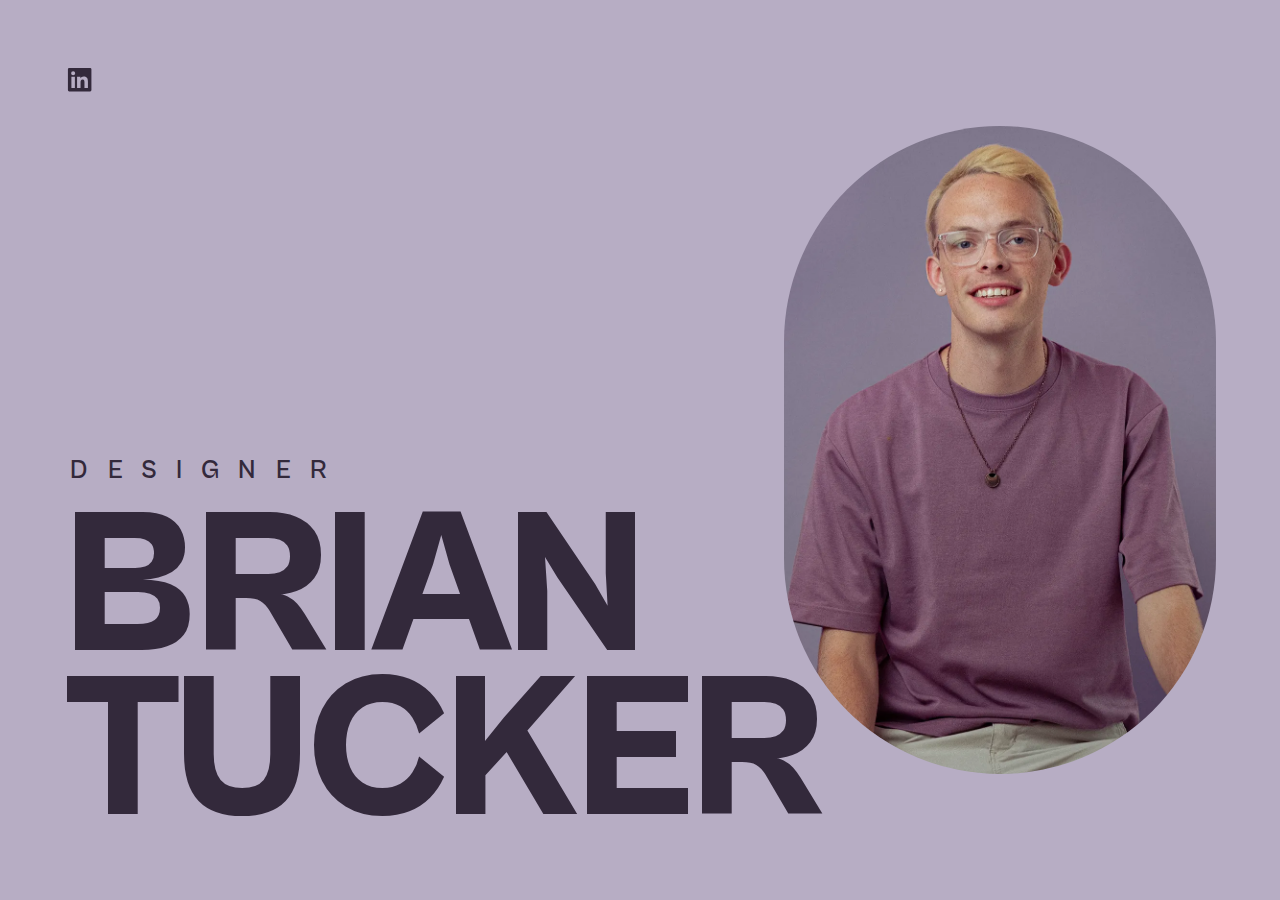
==== commit 5925e96b: "new version" ====
--- a/index.html
+++ b/index.html
@@ -1,96 +1,168 @@
 <!DOCTYPE html>
 <html lang="en">
-
-<head>
-  <meta charset="utf-8">
-  <title>Brian Tucker Design</title>
-  <meta content="Home" property="og:title">
-  <meta content="Home" property="twitter:title">
-  <meta content="width=device-width, initial-scale=1" name="viewport">
-  <link href="css/normalize.css" rel="stylesheet" type="text/css">
-  <link href="css/webflow.css" rel="stylesheet" type="text/css">
-  <link href="css/briantucker-design.webflow.css" rel="stylesheet" type="text/css">
-  <link href="images/favicon.png" rel="shortcut icon" type="image/x-icon">
-  <link href="images/webclip.png" rel="apple-touch-icon">
-
-  <meta name="author" content="Brian Tucker, https://www.briantucker.design">
-  <meta name="description" content="Multidisciplinary design doing too many side projects.">
-  <meta property="og:title" content="Brian Tucker Design">
-  <meta property="og:description" content="Multidisciplinary design doing too many side projects.">
-  <meta property="og:url" content="https://www.briantucker.design">
-  <meta property="og:type" content="website">
-  <meta property="og:site_name" content="Brian Tucker Design">
-  <link rel="canonical" href="https://www.briantucker.design">
-  <meta name="keywords" content="brian tucker, design">
-
-  <style>
-    html {
-      font-size: calc(0.625rem + 0.41666666666666663vw);
-    }
-
-    @media screen and (max-width:1920px) {
-      html {
-        font-size: calc(0.625rem + 0.41666666666666674vw);
-      }
-    }
-
-    @media screen and (max-width:1440px) {
-      html {
-        font-size: calc(0.8126951092611863rem + 0.20811654526534862vw);
-      }
-    }
-
-    @media screen and (max-width:479px) {
-      html {
-        font-size: calc(0.7494769874476988rem + 0.8368200836820083vw);
-      }
-    }
-  </style>
-</head>
-
-<body class="body-ody-ody-ody">
-  <div class="w-embed">
+  <head>
+    <meta charset="utf-8" />
+    <title>Brian Tucker, designer</title>
+    <link rel="preload" href="images/brian-purple.webp" as="image" />
+    <link rel="preload" href="images/brian-blue.webp" as="image" />
+    <link rel="preload" href="images/brian-red.webp" as="image" />
+    <meta content="Brian Tucker, designer" name="description" />
+    <meta content="Brian Tucker, designer" property="og:title" />
+    <meta content="Brian Tucker, designer" property="og:description" />
+    <meta content="images/og.jpg" property="og:image" />
+    <meta content="Brian Tucker, designer" property="twitter:title" />
+    <meta content="Brian Tucker, designer" property="twitter:description" />
+    <meta content="images/og.jpg" property="twitter:image" />
+    <meta property="og:type" content="website" />
+    <meta content="summary_large_image" name="twitter:card" />
+    <meta content="width=device-width, initial-scale=1" name="viewport" />
+    <link href="css/normalize.css" rel="stylesheet" type="text/css" />
+    <link href="css/webflow.css" rel="stylesheet" type="text/css" />
+    <link href="css/standardize.css" rel="stylesheet" type="text/css" />
+    <link rel="icon" href="images/favicon.png" type="image/png" />
+    <link
+      href="css/briantucker-design.webflow.css"
+      rel="stylesheet"
+      type="text/css"
+    />
+    <script type="text/javascript">
+      !(function (o, c) {
+        var n = c.documentElement,
+          t = " w-mod-";
+        (n.className += t + "js"),
+          ("ontouchstart" in o ||
+            (o.DocumentTouch && c instanceof DocumentTouch)) &&
+            (n.className += t + "touch");
+      })(window, document);
+    </script>
+    <link href="images/favicon.png" rel="shortcut icon" type="image/x-icon" />
+    <link href="images/webclip.png" rel="apple-touch-icon" />
     <style>
       html {
         font-size: calc(0.625rem + 0.41666666666666663vw);
       }
-
-      @media screen and (max-width:1920px) {
+      @media screen and (max-width: 1920px) {
         html {
           font-size: calc(0.625rem + 0.41666666666666674vw);
         }
       }
-
-      @media screen and (max-width:1440px) {
+      @media screen and (max-width: 1440px) {
         html {
           font-size: calc(0.8126951092611863rem + 0.20811654526534862vw);
         }
       }
-
-      @media screen and (max-width:479px) {
+      @media screen and (max-width: 479px) {
         html {
           font-size: calc(0.7494769874476988rem + 0.8368200836820083vw);
         }
       }
     </style>
-  </div>
-  <div class="cont">
-    <div class="wrap">
-      <div class="text">
-        <h1 class="hero-h">Brian Tucker</h1>
-        <div class="w-layout-hflex flex-block">
-          <h2 class="hero-sub">I make stuff:</h2>
-          <a href="https://www.bybrian.io" target="_blank" class="link w-inline-block">
-            <div>bybrian.io  ›</div>
-          </a>
+  </head>
+  <body>
+    <div class="color-styles w-embed">
+      <style>
+        *:focus-visible {
+          outline: 2px solid var(--color-brand);
+          outline-offset: 1px;
+          border-radius: 0.25rem;
+        }
+        ._2025_home_wrapper {
+          background-color: var(--purple--light);
+          color: var(--purple--dark);
+          animation: bg-transition 15s infinite;
+          animation-timing-function: linear;
+        }
+        @keyframes bg-transition {
+          0% {
+            background-color: var(--purple--light);
+            color: var(--purple--dark);
+          }
+          30.5% {
+            background-color: var(--purple--light);
+            color: var(--purple--dark);
+          }
+          35.5% {
+            background-color: var(--blue--light);
+            color: var(--blue--dark);
+          }
+          63.5% {
+            background-color: var(--blue--light);
+            color: var(--blue--dark);
+          }
+          68.5% {
+            background-color: var(--red--light);
+            color: var(--red--dark);
+          }
+          95% {
+            background-color: var(--red--light);
+            color: var(--red--dark);
+          }
+          100% {
+            background-color: var(--purple--light);
+            color: var(--purple--dark);
+          }
+        }
+        ._2025_home_photo {
+          animation: img-transition 15s infinite;
+          animation-timing-function: linear;
+        }
+        @keyframes img-transition {
+          0% {
+            background-image: url("images/brian-purple.webp");
+          }
+          30.5% {
+            background-image: url("images/brian-purple.webp");
+          }
+          35.5% {
+            background-image: url("images/brian-blue.webp");
+          }
+          63.5% {
+            background-image: url("images/brian-blue.webp");
+          }
+          68.5% {
+            background-image: url("images/brian-red.webp");
+          }
+          95% {
+            background-image: url("images/brian-red.webp");
+          }
+          100% {
+            background-image: url("images/brian-purple.webp");
+          }
+        }
+      </style>
+    </div>
+    <div class="_2025_home_wrapper">
+      <a
+        href="https://www.linkedin.com/in/brianmtucker/"
+        target="_blank"
+        class="_2025_social-link w-inline-block"
+      >
+        <div class="icon-embed-small w-embed">
+          <svg
+            xmlns="http://www.w3.org/2000/svg"
+            xmlns:xlink="http://www.w3.org/1999/xlink"
+            aria-hidden="true"
+            role="img"
+            class="iconify iconify--bx"
+            width="currentWidth"
+            height="currentHeight"
+            preserveaspectratio="xMidYMid meet"
+            viewbox="0 0 24 24"
+          >
+            <path
+              d="M20 3H4a1 1 0 0 0-1 1v16a1 1 0 0 0 1 1h16a1 1 0 0 0 1-1V4a1 1 0 0 0-1-1zM8.339 18.337H5.667v-8.59h2.672v8.59zM7.003 8.574a1.548 1.548 0 1 1 0-3.096a1.548 1.548 0 0 1 0 3.096zm11.335 9.763h-2.669V14.16c0-.996-.018-2.277-1.388-2.277c-1.39 0-1.601 1.086-1.601 2.207v4.248h-2.667v-8.59h2.56v1.174h.037c.355-.675 1.227-1.387 2.524-1.387c2.704 0 3.203 1.778 3.203 4.092v4.71z"
+              fill="currentColor"
+            ></path>
+          </svg>
         </div>
-      </div><img src="images/brian-tucker-2880.webp" loading="lazy"
-        sizes="(max-width: 479px) 50vw, (max-width: 767px) 48vw, 47vw"
-        srcset="images/brian-tucker-2880-p-500.webp 500w, images/brian-tucker-2880-p-800.webp 800w, images/brian-tucker-2880-p-1080.webp 1080w, images/brian-tucker-2880-p-1600.webp 1600w, images/brian-tucker-2880-p-2000.webp 2000w, images/brian-tucker-2880.webp 2252w"
-        alt="" class="me">
+      </a>
+      <div class="_2025_text-wrapper">
+        <div class="_2025_home_eyebrow">Designer</div>
+        <h1 class="_2025_home_name">Brian<br />Tucker</h1>
+      </div>
+      <div class="_2025_home_photo-wrapper">
+        <div class="_2025_home_photo"></div>
+      </div>
     </div>
-  </div>
-  <script src="js/webflow.js" type="text/javascript"></script>
-</body>
-
-</html>+  </body>
+</html>
--- a/css/webflow.css
+++ b/css/webflow.css
@@ -104,72 +104,66 @@
 .w-code-block {
   margin: unset;
 }
+pre.w-code-block code {
+  all: inherit;
+}
+.w-optimization {
+  display: contents;
+}
 .w-webflow-badge,
-.w-webflow-badge * {
-  position: static;
-  left: auto;
-  top: auto;
-  right: auto;
-  bottom: auto;
-  z-index: auto;
-  display: block;
-  visibility: visible;
-  overflow: visible;
-  overflow-x: visible;
-  overflow-y: visible;
-  box-sizing: border-box;
-  width: auto;
-  height: auto;
-  max-height: none;
-  max-width: none;
-  min-height: 0;
-  min-width: 0;
-  margin: 0;
-  padding: 0;
-  float: none;
-  clear: none;
-  border: 0 none transparent;
-  border-radius: 0;
-  background: none;
-  background-image: none;
-  background-position: 0% 0%;
-  background-size: auto auto;
-  background-repeat: repeat;
-  background-origin: padding-box;
-  background-clip: border-box;
-  background-attachment: scroll;
-  background-color: transparent;
-  box-shadow: none;
-  opacity: 1;
-  transform: none;
-  transition: none;
-  direction: ltr;
-  font-family: inherit;
-  font-weight: inherit;
-  color: inherit;
-  font-size: inherit;
-  line-height: inherit;
-  font-style: inherit;
-  font-variant: inherit;
-  text-align: inherit;
-  letter-spacing: inherit;
-  text-decoration: inherit;
-  text-indent: 0;
-  text-transform: inherit;
-  list-style-type: disc;
-  text-shadow: none;
-  font-smoothing: auto;
-  vertical-align: baseline;
-  cursor: inherit;
-  white-space: inherit;
-  word-break: normal;
-  word-spacing: normal;
-  word-wrap: normal;
+.w-webflow-badge > img {
+  box-sizing: unset;
+  width: unset;
+  height: unset;
+  max-height: unset;
+  max-width: unset;
+  min-height: unset;
+  min-width: unset;
+  margin: unset;
+  padding: unset;
+  float: unset;
+  clear: unset;
+  border: unset;
+  border-radius: unset;
+  background: unset;
+  background-image: unset;
+  background-position: unset;
+  background-size: unset;
+  background-repeat: unset;
+  background-origin: unset;
+  background-clip: unset;
+  background-attachment: unset;
+  background-color: unset;
+  box-shadow: unset;
+  transform: unset;
+  transition: unset;
+  direction: unset;
+  font-family: unset;
+  font-weight: unset;
+  color: unset;
+  font-size: unset;
+  line-height: unset;
+  font-style: unset;
+  font-variant: unset;
+  text-align: unset;
+  letter-spacing: unset;
+  text-decoration: unset;
+  text-indent: unset;
+  text-transform: unset;
+  list-style-type: unset;
+  text-shadow: unset;
+  vertical-align: unset;
+  cursor: unset;
+  white-space: unset;
+  word-break: unset;
+  word-spacing: unset;
+  word-wrap: unset;
 }
 .w-webflow-badge {
   position: fixed !important;
   display: inline-block !important;
   visibility: visible !important;
+  opacity: 1 !important;
   z-index: 2147483647 !important;
   top: auto !important;
   right: 12px !important;
@@ -180,21 +174,21 @@
   border-radius: 3px !important;
   padding: 6px !important;
   font-size: 12px !important;
-  opacity: 1 !important;
   line-height: 14px !important;
   text-decoration: none !important;
   transform: none !important;
   margin: 0 !important;
   width: auto !important;
   height: auto !important;
-  overflow: visible !important;
+  overflow: unset !important;
   white-space: nowrap;
   box-shadow: 0 0 0 1px rgba(0, 0, 0, 0.1), 0px 1px 3px rgba(0, 0, 0, 0.1);
   cursor: pointer;
 }
 .w-webflow-badge > img {
+  position: unset;
   display: inline-block !important;
-  visibility: visible !important;
+  visibility: unset !important;
   opacity: 1 !important;
   vertical-align: middle !important;
 }
@@ -339,17 +333,8 @@
   background-color: #ffffff;
   border: 1px solid #cccccc;
 }
-.w-input:-moz-placeholder,
-.w-select:-moz-placeholder {
-  color: #999;
-}
-.w-input::-moz-placeholder,
-.w-select::-moz-placeholder {
-  color: #999;
-  opacity: 1;
-}
-.w-input::-webkit-input-placeholder,
-.w-select::-webkit-input-placeholder {
+.w-input::placeholder,
+.w-select::placeholder {
   color: #999;
 }
 .w-input:focus,
@@ -798,9 +783,6 @@
 }
 .w-widget-twitter-count-shim * {
   pointer-events: none;
-  -webkit-user-select: none;
-  -moz-user-select: none;
-  -ms-user-select: none;
   user-select: none;
 }
 .w-widget-twitter-count-shim .w-widget-twitter-count-inner {
@@ -1033,9 +1015,6 @@
   font-size: 40px;
   -webkit-tap-highlight-color: rgba(0, 0, 0, 0);
   tap-highlight-color: rgba(0, 0, 0, 0);
-  -webkit-user-select: none;
-  -moz-user-select: none;
-  -ms-user-select: none;
   user-select: none;
 }
 .w-slider-arrow-left [class^='w-icon-'],
@@ -1101,9 +1080,6 @@
   white-space: nowrap;
 }
 .w-dropdown-toggle {
-  -webkit-user-select: none;
-  -moz-user-select: none;
-  -ms-user-select: none;
   user-select: none;
   display: inline-block;
   cursor: pointer;
@@ -1655,20 +1631,20 @@
 .w-nav-overlay [data-nav-menu-open] {
   top: 0;
 }
-.w-nav[data-animation="over-left"] .w-nav-overlay {
+.w-nav[data-animation='over-left'] .w-nav-overlay {
   width: auto;
 }
-.w-nav[data-animation="over-left"] .w-nav-overlay,
-.w-nav[data-animation="over-left"] [data-nav-menu-open] {
+.w-nav[data-animation='over-left'] .w-nav-overlay,
+.w-nav[data-animation='over-left'] [data-nav-menu-open] {
   right: auto;
   z-index: 1;
   top: 0;
 }
-.w-nav[data-animation="over-right"] .w-nav-overlay {
+.w-nav[data-animation='over-right'] .w-nav-overlay {
   width: auto;
 }
-.w-nav[data-animation="over-right"] .w-nav-overlay,
-.w-nav[data-animation="over-right"] [data-nav-menu-open] {
+.w-nav[data-animation='over-right'] .w-nav-overlay,
+.w-nav[data-animation='over-right'] [data-nav-menu-open] {
   left: auto;
   z-index: 1;
   top: 0;
@@ -1682,9 +1658,6 @@
   cursor: pointer;
   -webkit-tap-highlight-color: rgba(0, 0, 0, 0);
   tap-highlight-color: rgba(0, 0, 0, 0);
-  -webkit-user-select: none;
-  -moz-user-select: none;
-  -ms-user-select: none;
   user-select: none;
 }
 .w-nav-button:focus {
@@ -1694,10 +1667,10 @@
   background-color: #C8C8C8;
   color: white;
 }
-.w-nav[data-collapse="all"] .w-nav-menu {
+.w-nav[data-collapse='all'] .w-nav-menu {
   display: none;
 }
-.w-nav[data-collapse="all"] .w-nav-button {
+.w-nav[data-collapse='all'] .w-nav-button {
   display: block;
 }
 .w--nav-dropdown-open {
@@ -1710,18 +1683,18 @@
   position: static;
 }
 @media screen and (max-width: 991px) {
-  .w-nav[data-collapse="medium"] .w-nav-menu {
+  .w-nav[data-collapse='medium'] .w-nav-menu {
     display: none;
   }
-  .w-nav[data-collapse="medium"] .w-nav-button {
+  .w-nav[data-collapse='medium'] .w-nav-button {
     display: block;
   }
 }
 @media screen and (max-width: 767px) {
-  .w-nav[data-collapse="small"] .w-nav-menu {
+  .w-nav[data-collapse='small'] .w-nav-menu {
     display: none;
   }
-  .w-nav[data-collapse="small"] .w-nav-button {
+  .w-nav[data-collapse='small'] .w-nav-button {
     display: block;
   }
   .w-nav-brand {
@@ -1729,10 +1702,10 @@
   }
 }
 @media screen and (max-width: 479px) {
-  .w-nav[data-collapse="tiny"] .w-nav-menu {
+  .w-nav[data-collapse='tiny'] .w-nav-menu {
     display: none;
   }
-  .w-nav[data-collapse="tiny"] .w-nav-button {
+  .w-nav[data-collapse='tiny'] .w-nav-button {
     display: block;
   }
 }
@@ -1815,3 +1788,10 @@
 .wf-layout-layout {
   display: grid;
 }
+.w-code-component > * {
+  height: 100%;
+  width: 100%;
+  position: absolute;
+  top: 0;
+  left: 0;
+}
--- a/css/standardize.css
+++ b/css/standardize.css
@@ -0,0 +1,161 @@
+/* Get rid of top margin on first element in any rich text element */
+.w-richtext > :not(div):first-child, .w-richtext > div:first-child > :first-child {
+    margin-top: 0 !important;
+  }
+  /* Get rid of bottom margin on last element in any rich text element */
+  .w-richtext>:last-child, .w-richtext ol li:last-child, .w-richtext ul li:last-child {
+      margin-bottom: 0 !important;
+  }
+  /* Prevent all click and hover interaction with an element */
+  .pointer-events-off {
+      pointer-events: none;
+  }
+  /* Enables all click and hover interaction with an element */
+  .pointer-events-on {
+    pointer-events: auto;
+  }
+  /* Snippet enables you to add class of div-square which creates and maintains a 1:1 dimension of a div.*/
+  .div-square::after {
+    content: "";
+    display: block;
+    padding-bottom: 100%;
+  }
+  /*Hide focus outline for main content element*/
+      main:focus-visible {
+      outline: -webkit-focus-ring-color auto 0px;
+  }
+  /* Make sure containers never lose their center alignment*/
+  .container-medium, .container-small, .container-large {
+    margin-right: auto !important;
+    margin-left: auto !important;
+  }
+  /*Reset selects, buttons, and links styles*/
+  .w-input, .w-select, a {
+  color: inherit;
+  text-decoration: inherit;
+  font-size: inherit;
+  }
+  /*Apply "..." after 3 lines of text */
+  .text-style-3lines {
+      display: -webkit-box;
+      overflow: hidden;
+      -webkit-line-clamp: 3;
+      -webkit-box-orient: vertical;
+  }
+  /* Apply "..." after 2 lines of text */
+  .text-style-2lines {
+      display: -webkit-box;
+      overflow: hidden;
+      -webkit-line-clamp: 2;
+      -webkit-box-orient: vertical;
+  }
+  /* Apply "..." at 100% width */
+  .truncate-width {
+          width: 100%;
+      white-space: nowrap;
+      overflow: hidden;
+      text-overflow: ellipsis;
+  }
+  /* Removes native scrollbar */
+  .no-scrollbar {
+      -ms-overflow-style: none;  // IE 10+
+      overflow: -moz-scrollbars-none;  // Firefox
+  }
+  .no-scrollbar::-webkit-scrollbar {
+      display: none; // Safari and Chrome
+  }
+  /* Adds inline flex display */
+  .display-inlineflex {
+    display: inline-flex;
+  }
+  /* These classes are never overwritten */
+  .hide {
+    display: none !important;
+  }
+  @media screen and (max-width: 991px),
+    @media screen and (max-width: 767px),
+    @media screen and (max-width: 479px){
+      .hide, .hide-tablet{
+        display: none !important;
+      }
+    }
+    @media screen and (max-width: 767px)
+      .hide-mobile-landscape{
+        display: none !important;
+      }
+    }
+    @media screen and (max-width: 479px)
+      .hide-mobile{
+        display: none !important;
+      }
+    }
+  .margin-0 {
+    margin: 0rem !important;
+  }
+  .padding-0 {
+    padding: 0rem !important;
+  }
+  .spacing-clean {
+  padding: 0rem !important;
+  margin: 0rem !important;
+  }
+  .margin-top {
+    margin-right: 0rem !important;
+    margin-bottom: 0rem !important;
+    margin-left: 0rem !important;
+  }
+  .padding-top {
+    padding-right: 0rem !important;
+    padding-bottom: 0rem !important;
+    padding-left: 0rem !important;
+  }
+  .margin-right {
+    margin-top: 0rem !important;
+    margin-bottom: 0rem !important;
+    margin-left: 0rem !important;
+  }
+  .padding-right {
+    padding-top: 0rem !important;
+    padding-bottom: 0rem !important;
+    padding-left: 0rem !important;
+  }
+  .margin-bottom {
+    margin-top: 0rem !important;
+    margin-right: 0rem !important;
+    margin-left: 0rem !important;
+  }
+  .padding-bottom {
+    padding-top: 0rem !important;
+    padding-right: 0rem !important;
+    padding-left: 0rem !important;
+  }
+  .margin-left {
+    margin-top: 0rem !important;
+    margin-right: 0rem !important;
+    margin-bottom: 0rem !important;
+  }
+  .padding-left {
+    padding-top: 0rem !important;
+    padding-right: 0rem !important;
+    padding-bottom: 0rem !important;
+  }
+  .margin-horizontal {
+    margin-top: 0rem !important;
+    margin-bottom: 0rem !important;
+  }
+  .padding-horizontal {
+    padding-top: 0rem !important;
+    padding-bottom: 0rem !important;
+  }
+  .margin-vertical {
+    margin-right: 0rem !important;
+    margin-left: 0rem !important;
+  }
+  .padding-vertical {
+    padding-right: 0rem !important;
+    padding-left: 0rem !important;
+  }
+    html { font-size: calc(0.625rem + 0.41666666666666663vw); }
+    @media screen and (max-width:1920px) { html { font-size: calc(0.625rem + 0.41666666666666674vw); } }
+    @media screen and (max-width:1440px) { html { font-size: calc(0.8126951092611863rem + 0.20811654526534862vw); } }
+    @media screen and (max-width:479px) { html { font-size: calc(0.7494769874476988rem + 0.8368200836820083vw); } }--- a/css/briantucker-design.webflow.css
+++ b/css/briantucker-design.webflow.css
@@ -1,15 +1,30 @@
 :root {
-  --gf-1: #151224;
-  --3: #3c267b;
-  --cta: #7000ff;
-  --white: white;
-  --6: #bda6ff;
-  --2: #29224b;
-  --just-after-sunset: #0c3247;
-  --z-black: #1c1a1e;
-  --z-blue: #a8e9fe;
-  --4: #6247ad;
-  --5: #8d66fa;
+  --gf-1\<deleted\|variable-7e2f33e5\>: #151224;
+  --3\<deleted\|variable-f8b4841e\>: #3c267b;
+  --cta\<deleted\|variable-f5a5ce4b\>: #7000ff;
+  --white\<deleted\|variable-5c01cd99\>: white;
+  --6\<deleted\|variable-656a4934\>: #bda6ff;
+  --2\<deleted\|variable-c3656aa7\>: #29224b;
+  --z-black\<deleted\|variable-b62723a7\>: #1c1a1e;
+  --z-blue\<deleted\|variable-f8423554\>: #a8e9fe;
+  --blue--light: #92adb6;
+  --red--light: #c9a39b;
+  --_purple-light---red--light: white;
+  --_purple-light---red--brand: white;
+  --_purple-light---red--dark: white;
+  --red--brand: #8d2f41;
+  --red--dark: #46121c;
+  --_purple-light---blue--light: white;
+  --_purple-light---blue--brand: white;
+  --_purple-light---blue--dark: white;
+  --blue--brand: #2f758b;
+  --blue--dark: #16414f;
+  --_purple-light---purple--light: white;
+  --_purple-light---purple--brand: white;
+  --_purple-light---purple--dark: white;
+  --purple--light: #b7adc4;
+  --purple--brand: #867c91;
+  --purple--dark: #33293b;
 }
 
 .w-layout-grid {
@@ -21,67 +36,6 @@
   display: grid;
 }
 
-.w-checkbox {
-  margin-bottom: 5px;
-  padding-left: 20px;
-  display: block;
-}
-
-.w-checkbox:before {
-  content: " ";
-  grid-area: 1 / 1 / 2 / 2;
-  display: table;
-}
-
-.w-checkbox:after {
-  content: " ";
-  clear: both;
-  grid-area: 1 / 1 / 2 / 2;
-  display: table;
-}
-
-.w-checkbox-input {
-  float: left;
-  margin: 4px 0 0 -20px;
-  line-height: normal;
-}
-
-.w-checkbox-input--inputType-custom {
-  width: 12px;
-  height: 12px;
-  border: 1px solid #ccc;
-  border-radius: 2px;
-}
-
-.w-checkbox-input--inputType-custom.w--redirected-checked {
-  background-color: #3898ec;
-  background-image: url('https://d3e54v103j8qbb.cloudfront.net/static/custom-checkbox-checkmark.589d534424.svg');
-  background-position: 50%;
-  background-repeat: no-repeat;
-  background-size: cover;
-  border-color: #3898ec;
-}
-
-.w-checkbox-input--inputType-custom.w--redirected-focus {
-  box-shadow: 0 0 3px 1px #3898ec;
-}
-
-.w-form-formradioinput--inputType-custom {
-  width: 12px;
-  height: 12px;
-  border: 1px solid #ccc;
-  border-radius: 50%;
-}
-
-.w-form-formradioinput--inputType-custom.w--redirected-focus {
-  box-shadow: 0 0 3px 1px #3898ec;
-}
-
-.w-form-formradioinput--inputType-custom.w--redirected-checked {
-  border-width: 4px;
-  border-color: #3898ec;
-}
-
 .w-layout-hflex {
   flex-direction: row;
   align-items: flex-start;
@@ -127,7 +81,7 @@
 }
 
 .o1-dropdown-list {
-  background-color: rgba(0, 0, 0, 0);
+  background-color: #0000;
   padding-top: 0;
   display: block;
   position: static;
@@ -147,12 +101,12 @@
 }
 
 .o1-accordion-col-2-content {
-  width: 100%;
-  height: 100%;
   background-color: #ffe600;
   flex-direction: column;
   justify-content: flex-end;
   align-items: center;
+  width: 100%;
+  height: 100%;
   display: flex;
 }
 
@@ -185,16 +139,13 @@
   height: 100%;
   margin-right: 0;
   position: absolute;
-  top: 0%;
-  bottom: 0%;
-  left: auto;
-  right: 0%;
+  inset: 0% 0% 0% auto;
 }
 
 .o1-center-me {
-  width: auto;
   justify-content: center;
   align-items: center;
+  width: auto;
   padding-bottom: 85px;
   display: flex;
 }
@@ -222,30 +173,27 @@
 }
 
 .o1-accordion-toggle {
-  height: 115px;
   flex-wrap: wrap;
   align-content: center;
   align-items: center;
+  height: 115px;
   padding: 0;
   display: flex;
 }
 
 .o1-play-heading-wrapper {
-  width: 100%;
-  background-image: url('../images/background-012.png');
+  background-image: url("../images/background-012.png");
   background-position: 0 0;
   background-repeat: repeat;
   background-size: cover;
+  width: 100%;
   margin-bottom: 50px;
   padding-top: 150px;
 }
 
 .o1-accordion-icon {
   margin: 0 0 0 -42px;
-  top: 12%;
-  bottom: 0%;
-  left: 0%;
-  right: auto;
+  inset: 12% auto 0% 0%;
 }
 
 .o1-intro-scroll-text {
@@ -271,29 +219,29 @@
 }
 
 .o1-wavy-filler {
+  opacity: 0.49;
+  background-image: url("../images/background-012.png");
+  background-position: 100%;
+  background-size: 2000px;
   width: 100%;
   height: 100px;
-  opacity: .49;
-  background-image: url('../images/background-012.png');
-  background-position: 100%;
-  background-size: 2000px;
 }
 
 .o1-wavy-filler.o1-80 {
-  opacity: .8;
+  opacity: 0.8;
 }
 
 .o1-wavy-filler.o1-30 {
-  opacity: .3;
+  opacity: 0.3;
 }
 
 .o1-about-col-2 {
-  min-height: 60vh;
   background-color: #ffe600;
-  background-image: url('../images/background-012.png');
+  background-image: url("../images/background-012.png");
   background-position: 0 0;
   background-size: cover;
   align-items: center;
+  min-height: 60vh;
   display: flex;
 }
 
@@ -307,10 +255,9 @@
   padding-top: 10px;
   padding-bottom: 10px;
   padding-right: 0;
-  position: -webkit-sticky;
   position: sticky;
   top: 45%;
-  box-shadow: 0 0 7px rgba(121, 121, 121, .53);
+  box-shadow: 0 0 7px #79797987;
 }
 
 .o1-o1-h2 {
@@ -324,11 +271,11 @@
 }
 
 .o1-work-heading-wrapper {
-  width: 100%;
-  background-image: url('../images/background-022.png');
+  background-image: url("../images/background-022.png");
   background-position: 0 0;
   background-repeat: repeat;
   background-size: cover;
+  width: 100%;
   margin-bottom: 50px;
   padding-top: 150px;
 }
@@ -341,15 +288,15 @@
   filter: brightness(200%);
   margin-top: 5px;
   margin-bottom: 5px;
-  transition: opacity .2s;
+  transition: opacity 0.2s;
 }
 
 .o1-social-icon-2:hover {
-  opacity: .6;
+  opacity: 0.6;
 }
 
 .o1-social-icon-2:active {
-  opacity: .3;
+  opacity: 0.3;
 }
 
 .o1-heading-wrapper {
@@ -422,7 +369,7 @@
 
 .o1-accordion-h2-subhead {
   color: #326386;
-  letter-spacing: .16em;
+  letter-spacing: 0.16em;
   text-transform: uppercase;
   font-family: Visbycf;
   font-size: 16px;
@@ -431,8 +378,8 @@
 }
 
 .o1-container {
+  flex: 1;
   max-width: 1280px;
-  flex: 1;
 }
 
 .o1-accordion-quote-attribution {
@@ -460,23 +407,23 @@
 }
 
 .o1-intro-col-2 {
-  min-height: 100vh;
   flex-direction: column;
   justify-content: space-between;
+  min-height: 100vh;
   padding: 40px;
   display: flex;
 }
 
 .o1-about-col-1 {
+  align-items: center;
   min-height: 60vh;
+  padding: 50px;
+  display: flex;
+}
+
+.o1-content-section {
   align-items: center;
-  padding: 50px;
-  display: flex;
-}
-
-.o1-content-section {
   min-height: 80vh;
-  align-items: center;
 }
 
 .o1-content-section.o1-play {
@@ -484,13 +431,13 @@
 }
 
 .o1-content-section.o1-work {
+  background-color: #f1f1f1;
   min-height: 60vh;
-  background-color: #f1f1f1;
 }
 
 .o1-content-section.o1-about {
+  background-color: #fff;
   min-height: 60vh;
-  background-color: #fff;
 }
 
 .o1-tabs-menu {
@@ -500,10 +447,10 @@
 }
 
 .o1-photography-img-thumb {
+  object-fit: cover;
+  object-position: 50% 50%;
   width: 100%;
   height: 210px;
-  object-fit: cover;
-  object-position: 50% 50%;
 }
 
 .o1-accordion-h2 {
@@ -556,10 +503,10 @@
 }
 
 .o1-layout-img-thumb {
+  object-fit: cover;
+  object-position: 0% 0%;
   width: 360px;
   height: 270px;
-  object-fit: cover;
-  object-position: 0% 0%;
 }
 
 .o1-about-content-wrapper {
@@ -569,12 +516,12 @@
 }
 
 .o1-link-block-2 {
-  width: 250px;
   color: #fff;
   background-color: red;
   flex-direction: row;
   justify-content: center;
   align-items: center;
+  width: 250px;
   margin-top: 28px;
   padding: 15px;
   text-decoration: none;
@@ -615,7 +562,7 @@
   grid-column-gap: 0px;
   grid-row-gap: 0px;
   grid-template-rows: 1fr 1fr 1fr;
-  grid-template-columns: .5fr 1fr 1fr 1fr 1fr;
+  grid-template-columns: 0.5fr 1fr 1fr 1fr 1fr;
   margin-bottom: 100px;
 }
 
@@ -640,16 +587,16 @@
 }
 
 .o1-accordion-grid.o1-toggle {
+  grid-template-columns: 1.25fr 1fr;
   height: 115px;
-  grid-template-columns: 1.25fr 1fr;
 }
 
 .o1-accordion-col-2-header {
-  width: 100%;
-  height: 115px;
   background-color: #ffe600;
   flex-direction: column;
   align-items: center;
+  width: 100%;
+  height: 115px;
 }
 
 .o1-accordion-col-2-header.pom {
@@ -668,7 +615,9 @@
 
 .o1-intro-wrapper {
   background-color: #f1f1f1;
-  background-image: radial-gradient(circle at 0 -40%, #ffe600, rgba(255, 230, 0, 0) 47%), radial-gradient(circle at 120% 10%, #000, #0047ff 0%, rgba(0, 71, 255, 0) 60%), url('../images/background-012.png');
+  background-image: radial-gradient(circle at 0 -40%, #ffe600, #ffe60000 47%),
+    radial-gradient(circle at 120% 10%, #000, #0047ff 0%, #0047ff00 60%),
+    url("../images/background-012.png");
   background-position: 0 0, 0 0, 50%;
   background-size: auto, auto, cover;
   flex-wrap: wrap;
@@ -716,16 +665,16 @@
 
 .n-body {
   color: #000;
-  font-family: Strawford, sans-serif;
+  font-family: Strawford;
   font-size: 20px;
   line-height: 1.4;
 }
 
 .n-hero-section {
-  min-height: 100vh;
   flex-direction: column;
   justify-content: flex-end;
   align-items: flex-start;
+  min-height: 100vh;
   padding: 5vh 10vw 12vh;
   display: flex;
   overflow: hidden;
@@ -759,23 +708,24 @@
 }
 
 .n-social-icon {
-  opacity: .5;
-  transition: opacity .2s;
-}
-
-.n-social-icon:hover, .n-social-icon.footer {
+  opacity: 0.5;
+  transition: opacity 0.2s;
+}
+
+.n-social-icon:hover,
+.n-social-icon.footer {
   opacity: 1;
 }
 
 .n-social-icon.footer:hover {
-  opacity: .5;
+  opacity: 0.5;
 }
 
 .n-section {
-  min-height: 100vh;
   flex-direction: row;
   justify-content: space-between;
   align-items: stretch;
+  min-height: 100vh;
   padding: 5vh 10vw;
   display: flex;
   overflow: hidden;
@@ -809,15 +759,15 @@
 }
 
 .n-col.visuals {
-  max-width: 40vw;
   flex-direction: column;
   flex: none;
   justify-content: space-between;
   align-items: flex-start;
+  max-width: 40vw;
   margin-bottom: -60px;
   padding-left: 40px;
   display: flex;
-  transform: perspective(2000px)translate(0);
+  transform: perspective(2000px) translate(0);
 }
 
 .n-label {
@@ -842,10 +792,10 @@
 }
 
 .n-cs-item-h-wrapper {
-  width: 120px;
   flex-direction: column;
   flex: none;
   align-items: flex-start;
+  width: 120px;
   margin-right: 40px;
   display: flex;
 }
@@ -861,9 +811,9 @@
 }
 
 .n-cs-img {
+  border-radius: 12px;
   width: 100%;
   max-width: none;
-  border-radius: 12px;
 }
 
 .n-cs-img.tablet {
@@ -877,9 +827,9 @@
 }
 
 .n-cs-img.phone {
+  align-self: center;
   width: 250px;
-  align-self: center;
-  box-shadow: 0 0 0 2px #dbdbdb, 14px 14px 35px 2px rgba(0, 0, 0, .1);
+  box-shadow: 0 0 0 2px #dbdbdb, 14px 14px 35px 2px #0000001a;
 }
 
 .n-cs-combo {
@@ -927,11 +877,11 @@
   margin-bottom: 60px;
   padding: 10px;
   transform: perspective(2000px);
-  box-shadow: 14px 14px 20px 3px rgba(0, 0, 0, .1);
+  box-shadow: 14px 14px 20px 3px #0000001a;
 }
 
 .n-cs-img-wrapper:hover {
-  box-shadow: 14px 14px 20px -8px rgba(0, 0, 0, .2);
+  box-shadow: 14px 14px 20px -8px #0003;
 }
 
 .n-cs-img-wrapper.combo-tablet {
@@ -947,35 +897,35 @@
 }
 
 .n-cs-img-wrapper.offset {
-  transform: translate(50px)perspective(2000px);
+  transform: translate(50px) perspective(2000px);
 }
 
 .n-cs-img-wrapper.offset:hover {
-  transform: translate(50px, -16px)perspective(2000px);
+  transform: translate(50px, -16px) perspective(2000px);
 }
 
 .n-cs-quote {
-  max-width: 600px;
   border: 1px solid #ccc;
   border-radius: 20px;
+  max-width: 600px;
   margin-bottom: 60px;
   padding: 32px;
-  transition: transform .8s ease-out, box-shadow .8s ease-out;
+  transition: transform 0.8s ease-out, box-shadow 0.8s ease-out;
   transform: perspective(2000px);
-  box-shadow: 14px 14px 20px 3px rgba(0, 0, 0, .1);
+  box-shadow: 14px 14px 20px 3px #0000001a;
 }
 
 .n-cs-quote:hover {
-  transform: translate(0, -16px)perspective(2000px);
-  box-shadow: 14px 14px 20px -8px rgba(0, 0, 0, .2);
+  transform: translate(0, -16px) perspective(2000px);
+  box-shadow: 14px 14px 20px -8px #0003;
 }
 
 .n-cs-quote.offset {
-  transform: translate(50px)perspective(2000px);
+  transform: translate(50px) perspective(2000px);
 }
 
 .n-cs-quote.offset:hover {
-  transform: translate(50px, -16px)perspective(2000px);
+  transform: translate(50px, -16px) perspective(2000px);
 }
 
 .n-quote-attr {
@@ -993,850 +943,34 @@
   margin-bottom: 35px;
 }
 
-.dcp_heading {
-  margin-top: 0;
-  margin-bottom: 0;
-  font-family: "Chaney 1", sans-serif;
-  font-size: 17rem;
-  font-weight: 400;
-  line-height: .8;
-}
-
-.dcp_heading._3 {
-  font-family: "Chaney 3", sans-serif;
-}
-
-.dcp_heading.is4 {
-  font-family: "Chaney 4", sans-serif;
-}
-
-.dcp_body {
-  overflow: hidden;
-}
-
-.dcp_page-wrapper {
-  min-height: 100vh;
-  min-width: 100vw;
-  flex-direction: column;
-  justify-content: flex-end;
-  align-items: flex-start;
-  padding: 2rem;
-  display: flex;
-}
-
-.dcp_word-wrapper {
-  color: #000;
-}
-
-.dcp_rainbow-wrapper {
-  color: #000;
-  -webkit-text-fill-color: transparent;
-  background-color: #000;
-  background-image: radial-gradient(circle at 150%, #ff00e5, rgba(0, 0, 0, 0) 55%), radial-gradient(circle at 100% 0, #9500ff, rgba(0, 0, 0, 0) 49%), radial-gradient(circle at 75% 100%, #3700ff, rgba(0, 0, 0, 0) 42%), radial-gradient(circle at 65% 0, #00c4ff, rgba(0, 0, 0, 0) 49%), radial-gradient(circle at 50% 100%, #0f1, rgba(0, 0, 0, 0) 53%), radial-gradient(circle at 30% -35%, #fff200, rgba(0, 0, 0, 0) 51%), radial-gradient(circle at 20% 100%, #ff8400, rgba(0, 0, 0, 0) 33%), radial-gradient(circle at 0%, red, rgba(0, 0, 0, 0) 65%);
-  -webkit-background-clip: text;
-  background-clip: text;
-}
-
-.dcp_link-wrapper {
-  font-family: "Chaney 1", sans-serif;
-}
-
-.dcp_link {
-  color: #000;
-}
-
-.dcp_link:hover {
-  color: #c300ff;
-}
-
-.icon-embed-custom1 {
-  width: 1.25rem;
-  height: 1.25rem;
+.padding-vertical,
+.padding-vertical.padding-huge {
+  padding-left: 0;
+  padding-right: 0;
+}
+
+.global-styles {
+  display: block;
+  position: fixed;
+  inset: 0% auto auto 0%;
+}
+
+.padding-huge {
+  padding: 6rem;
+}
+
+.padding-global {
+  padding-left: 5%;
+  padding-right: 5%;
+}
+
+.icon-embed-xxsmall {
   flex-direction: column;
   justify-content: center;
   align-items: center;
-  display: flex;
-}
-
-.icon-embed-medium {
-  width: 3rem;
-  height: 3rem;
-  flex-direction: column;
-  justify-content: center;
-  align-items: center;
-  display: flex;
-}
-
-.padding-vertical, .padding-vertical.padding-xsmall, .padding-vertical.padding-custom2, .padding-vertical.padding-small, .padding-vertical.padding-tiny, .padding-vertical.padding-xxhuge, .padding-vertical.padding-xlarge, .padding-vertical.padding-custom3, .padding-vertical.padding-xxlarge, .padding-vertical.padding-medium, .padding-vertical.padding-custom1, .padding-vertical.padding-xhuge, .padding-vertical.padding-0, .padding-vertical.padding-large, .padding-vertical.padding-huge, .padding-vertical.padding-xxsmall {
-  padding-left: 0;
-  padding-right: 0;
-}
-
-.styleguide_grid-colours {
-  grid-column-gap: 1rem;
-  grid-row-gap: 1rem;
-  grid-template-rows: auto;
-  grid-template-columns: 1fr 1fr 1fr;
-}
-
-.padding-bottom, .padding-bottom.padding-tiny, .padding-bottom.padding-custom3, .padding-bottom.padding-xxhuge, .padding-bottom.padding-xxsmall, .padding-bottom.padding-xhuge, .padding-bottom.padding-xxlarge, .padding-bottom.padding-medium, .padding-bottom.padding-small, .padding-bottom.padding-xsmall, .padding-bottom.padding-xlarge, .padding-bottom.padding-huge, .padding-bottom.padding-0, .padding-bottom.padding-large, .padding-bottom.padding-custom2, .padding-bottom.padding-custom1 {
-  padding-top: 0;
-  padding-left: 0;
-  padding-right: 0;
-}
-
-.text-size-small {
-  font-size: .875rem;
-}
-
-.rl-styleguide_shadows-list {
-  grid-column-gap: 1.5rem;
-  grid-row-gap: 1.5rem;
-  grid-template-rows: auto;
-  grid-template-columns: 1fr 1fr 1fr 1fr;
-  align-items: start;
-}
-
-.rl-styleguide_button-list {
-  grid-column-gap: 1rem;
-  grid-row-gap: 1.5rem;
-  white-space: normal;
-  grid-template-rows: auto;
-  grid-template-columns: auto;
-  grid-auto-columns: max-content;
-  grid-auto-flow: row;
-  align-items: center;
-  justify-items: start;
-  padding-top: 1.5rem;
-  padding-bottom: 1.5rem;
-  display: grid;
-}
-
-.margin-large {
-  margin: 3rem;
-}
-
-.overflow-auto {
-  overflow: auto;
-}
-
-.text-align-right {
-  text-align: right;
-}
-
-.rl-styleguide_list {
-  grid-column-gap: 1rem;
-  grid-row-gap: 1rem;
-  grid-template-rows: auto;
-  grid-template-columns: 1fr;
-  padding-bottom: 4rem;
-}
-
-.icon-1x1-xsmall {
-  width: 1.5rem;
-  height: 1.5rem;
-}
-
-.heading-style-h4 {
-  font-size: 2rem;
-  font-weight: 700;
-  line-height: 1.3;
-}
-
-.global-styles {
-  display: block;
-  position: fixed;
-  top: 0%;
-  bottom: auto;
-  left: 0%;
-  right: auto;
-}
-
-.rl-styleguide_spacing {
-  border: 1px dashed #d3d3d3;
-}
-
-.spacing-clean {
-  margin: 0;
-  padding: 0;
-}
-
-.padding-horizontal, .padding-horizontal.padding-xlarge, .padding-horizontal.padding-tiny, .padding-horizontal.padding-custom2, .padding-horizontal.padding-xxlarge, .padding-horizontal.padding-xxsmall, .padding-horizontal.padding-custom3, .padding-horizontal.padding-xhuge, .padding-horizontal.padding-large, .padding-horizontal.padding-huge, .padding-horizontal.padding-xxhuge, .padding-horizontal.padding-0, .padding-horizontal.padding-medium, .padding-horizontal.padding-xsmall, .padding-horizontal.padding-custom1, .padding-horizontal.padding-small {
-  padding-top: 0;
-  padding-bottom: 0;
-}
-
-.rl-styleguide_paste-text {
-  color: rgba(0, 0, 0, .5);
-  text-align: center;
-  border: 1px dashed rgba(0, 0, 0, .15);
-  padding: 1rem;
-}
-
-.text-style-strikethrough {
-  text-decoration: line-through;
-}
-
-.icon-embed-large {
-  width: 5rem;
-  height: 5rem;
-  flex-direction: column;
-  justify-content: center;
-  align-items: center;
-  display: flex;
-}
-
-.padding-0 {
-  padding: 0;
-}
-
-.padding-xxhuge {
-  padding: 10rem;
-}
-
-.icon-height-small {
-  height: 2rem;
-}
-
-.button {
-  color: #fff;
-  text-align: center;
-  background-color: #000;
-  border: 1px solid #000;
-  padding: .75rem 1.5rem;
-}
-
-.button.is-small {
-  padding: .5rem 1.25rem;
-}
-
-.button.is-alternate {
-  color: #000;
-  background-color: #fff;
-}
-
-.button.is-secondary {
-  color: #000;
-  background-color: rgba(0, 0, 0, 0);
-}
-
-.button.is-secondary.is-alternate {
-  color: #fff;
-  background-color: rgba(0, 0, 0, 0);
-  border-color: #fff;
-}
-
-.button.is-icon {
-  grid-column-gap: .75rem;
-  grid-row-gap: .75rem;
-  justify-content: center;
-  align-items: center;
-  display: flex;
-}
-
-.button.is-link {
-  color: #000;
-  background-color: rgba(0, 0, 0, 0);
-  border-style: none;
-  padding: .25rem 0;
-  line-height: 1;
-  text-decoration: none;
-}
-
-.button.is-link.is-icon {
-  grid-column-gap: .5rem;
-  grid-row-gap: .5rem;
-}
-
-.button.is-link.is-alternate {
-  color: #fff;
-  background-color: rgba(0, 0, 0, 0);
-}
-
-.form-checkbox-icon {
-  width: 1.125rem;
-  height: 1.125rem;
-  min-height: 1.125rem;
-  min-width: 1.125rem;
-  cursor: pointer;
-  border: 1px solid #000;
-  border-radius: 0;
-  margin-top: 0;
-  margin-left: -1.25rem;
-  margin-right: .5rem;
-  transition: all .2s;
-}
-
-.form-checkbox-icon.w--redirected-checked {
-  box-shadow: none;
-  background-color: #000;
-  background-size: 16px 16px;
-  border-width: 1px;
-  border-color: #000;
-}
-
-.form-checkbox-icon.w--redirected-focus {
-  box-shadow: none;
-  border-color: #000;
-}
-
-.text-size-regular {
-  font-size: 1rem;
-}
-
-.rl-styleguide_tutorial-callout {
-  grid-column-gap: 2rem;
-  background-color: #fff;
-  border: 1px solid #000;
-  justify-content: space-between;
-  align-items: center;
-  padding: .75rem .75rem .75rem 1rem;
-  display: flex;
-}
-
-.layer {
-  justify-content: center;
-  align-items: center;
-  position: absolute;
-  top: 0%;
-  bottom: 0%;
-  left: 0%;
-  right: 0%;
-}
-
-.max-width-xsmall {
-  width: 100%;
-  max-width: 25rem;
-}
-
-.z-index-2 {
-  z-index: 2;
-  position: relative;
-}
-
-.padding-huge {
-  padding: 6rem;
-}
-
-.icon-1x1-large {
-  width: 5rem;
-  height: 5rem;
-}
-
-.text-weight-bold {
-  font-weight: 700;
-}
-
-.margin-xlarge {
-  margin: 4rem;
-}
-
-.icon-1x1-small {
-  width: 2rem;
-  height: 2rem;
-}
-
-.margin-xsmall {
-  margin: 1rem;
-}
-
-.page-wrapper-2 {
-  z-index: 0;
-}
-
-.max-width-full {
-  width: 100%;
-  max-width: none;
-}
-
-.z-index-1 {
-  z-index: 1;
-  position: relative;
-}
-
-.rl-styleguide_heading {
-  z-index: 4;
-  color: #fff;
-  background-color: #000;
-  padding: .25rem .5rem;
-  position: -webkit-sticky;
-  position: sticky;
-  top: 0;
-}
-
-.icon-1x1-medium {
-  width: 3rem;
-  height: 3rem;
-}
-
-.text-weight-normal {
-  font-weight: 400;
-}
-
-.margin-top, .margin-top.margin-custom2, .margin-top.margin-medium, .margin-top.margin-xxhuge, .margin-top.margin-custom1, .margin-top.margin-xxlarge, .margin-top.margin-tiny, .margin-top.margin-xlarge, .margin-top.margin-large, .margin-top.margin-xhuge, .margin-top.margin-huge, .margin-top.margin-xxsmall, .margin-top.margin-xsmall, .margin-top.margin-custom3, .margin-top.margin-small, .margin-top.margin-0 {
-  margin-bottom: 0;
-  margin-left: 0;
-  margin-right: 0;
-}
-
-.icon-embed-xlarge {
-  width: 6.5rem;
-  height: 6.5rem;
-  flex-direction: column;
-  justify-content: center;
-  align-items: center;
-  display: flex;
-}
-
-.shadow-xxlarge {
-  box-shadow: 0 32px 64px -12px rgba(0, 0, 0, .14);
-}
-
-.margin-xhuge {
-  margin: 7rem;
-}
-
-.field-label {
-  margin-bottom: .5rem;
-  font-weight: 400;
-}
-
-.padding-top, .padding-top.padding-tiny, .padding-top.padding-large, .padding-top.padding-xxlarge, .padding-top.padding-xlarge, .padding-top.padding-custom2, .padding-top.padding-custom1, .padding-top.padding-xxsmall, .padding-top.padding-xsmall, .padding-top.padding-medium, .padding-top.padding-huge, .padding-top.padding-xhuge, .padding-top.padding-xxhuge, .padding-top.padding-small, .padding-top.padding-custom3, .padding-top.padding-0 {
-  padding-bottom: 0;
-  padding-left: 0;
-  padding-right: 0;
-}
-
-.margin-medium {
-  margin: 2rem;
-}
-
-.background-color-white {
-  background-color: #fff;
-}
-
-.text-color-black {
-  color: #000;
-}
-
-.rl-styleguide_item {
-  grid-column-gap: 1rem;
-  grid-row-gap: 1rem;
-  flex-direction: column;
-  grid-template-rows: auto;
-  grid-template-columns: 1fr;
-  grid-auto-columns: 1fr;
-  align-content: start;
-  justify-content: start;
-  align-items: start;
-  justify-items: start;
-  padding-bottom: 1rem;
-  display: grid;
-}
-
-.rl-styleguide_item.is-stretch {
-  grid-row-gap: 1rem;
-  justify-items: stretch;
-}
-
-.margin-xxsmall {
-  margin: .5rem;
-}
-
-.rl-styleguide_spacing-all {
-  display: none;
-}
-
-.rl-styleguide_callout-link-wrapper {
-  width: 100%;
-  background-image: linear-gradient(135deg, rgba(255, 116, 72, .15), rgba(255, 72, 72, .15) 50%, rgba(98, 72, 255, .15)), linear-gradient(#fff, #fff);
-  justify-content: space-between;
-  align-items: center;
-  padding: .75rem 1rem;
-  display: flex;
-}
-
-.rl-styleguide_header {
-  grid-column-gap: 1rem;
-  grid-row-gap: 1rem;
-  grid-template-rows: auto;
-  grid-template-columns: 1fr 1fr 1fr;
-  grid-auto-columns: 1fr;
-  justify-content: space-between;
-  align-items: center;
-  padding-top: 3rem;
-  padding-bottom: 3rem;
-  display: flex;
-}
-
-.container-small {
-  width: 100%;
-  max-width: 48rem;
-  margin-left: auto;
-  margin-right: auto;
-}
-
-.shadow-xxsmall {
-  box-shadow: 0 1px 2px rgba(0, 0, 0, .05);
-}
-
-.text-color-white {
-  color: #fff;
-}
-
-.button-group {
-  grid-column-gap: 1rem;
-  grid-row-gap: 1rem;
-  flex-wrap: wrap;
-  align-items: center;
-  display: flex;
-}
-
-.padding-left, .padding-left.padding-large, .padding-left.padding-0, .padding-left.padding-xhuge, .padding-left.padding-huge, .padding-left.padding-xxsmall, .padding-left.padding-medium, .padding-left.padding-custom3, .padding-left.padding-xsmall, .padding-left.padding-custom2, .padding-left.padding-custom1, .padding-left.padding-tiny, .padding-left.padding-small, .padding-left.padding-xlarge, .padding-left.padding-xxlarge, .padding-left.padding-xxhuge {
-  padding-top: 0;
-  padding-bottom: 0;
-  padding-right: 0;
-}
-
-.icon-height-xlarge {
-  height: 6.5rem;
-}
-
-.text-style-quote {
-  border-left: .1875rem solid #000;
-  margin-bottom: 0;
-  padding: .75rem 1.25rem;
-  font-size: 1.25rem;
-  line-height: 1.5;
-}
-
-.padding-section-large {
-  padding-top: 7rem;
-  padding-bottom: 7rem;
-}
-
-.padding-medium {
-  padding: 2rem;
-}
-
-.padding-tiny {
-  padding: .25rem;
-}
-
-.padding-xsmall {
-  padding: 1rem;
-}
-
-.form-radio-label {
-  margin-bottom: 0;
-}
-
-.text-weight-xbold {
-  font-weight: 800;
-}
-
-.margin-small {
-  margin: 1.5rem;
-}
-
-.margin-xxlarge {
-  margin: 5rem;
-}
-
-.form-field-wrapper {
-  position: relative;
-}
-
-.text-align-left {
-  text-align: left;
-}
-
-.padding-xxsmall {
-  padding: .5rem;
-}
-
-.overflow-hidden {
-  overflow: hidden;
-}
-
-.margin-tiny {
-  margin: .25rem;
-}
-
-.rl-styleguide_subheading {
-  z-index: 3;
-  color: #000;
-  background-color: #d3d3d3;
-  padding: .25rem .5rem;
-  position: -webkit-sticky;
-  position: sticky;
-  top: 2rem;
-}
-
-.form-radio {
-  align-items: center;
-  margin-bottom: 0;
-  padding-left: 1.125rem;
-  display: flex;
-}
-
-.text-weight-semibold {
-  font-weight: 600;
-}
-
-.max-width-xxlarge {
-  width: 100%;
-  max-width: 80rem;
-}
-
-.rl-styleguide_callout-link {
-  background-color: #fff;
-  background-image: linear-gradient(135deg, #ff7448, #ff4848 50%, #6248ff);
-  justify-content: space-between;
-  align-items: center;
-  padding: 1px;
-  display: flex;
-}
-
-.icon-height-medium {
-  height: 3rem;
-}
-
-.text-align-center {
-  text-align: center;
-}
-
-.heading-style-h3 {
-  font-size: 2.5rem;
-  font-weight: 700;
-  line-height: 1.2;
-}
-
-.margin-left, .margin-left.margin-custom1, .margin-left.margin-medium, .margin-left.margin-xhuge, .margin-left.margin-xsmall, .margin-left.margin-xxlarge, .margin-left.margin-custom3, .margin-left.margin-tiny, .margin-left.margin-0, .margin-left.margin-custom2, .margin-left.margin-xxhuge, .margin-left.margin-small, .margin-left.margin-large, .margin-left.margin-xxsmall, .margin-left.margin-xlarge, .margin-left.margin-huge {
-  margin-top: 0;
-  margin-bottom: 0;
-  margin-right: 0;
-}
-
-.padding-section-small {
-  padding-top: 3rem;
-  padding-bottom: 3rem;
-}
-
-.text-style-link {
-  text-decoration: underline;
-}
-
-.padding-global {
-  padding-left: 5%;
-  padding-right: 5%;
-}
-
-.icon-height-large {
-  height: 5rem;
-}
-
-.margin-huge {
-  margin: 6rem;
-}
-
-.icon-1x1-xxsmall {
   width: 1rem;
   height: 1rem;
-}
-
-.margin-horizontal, .margin-horizontal.margin-xxsmall, .margin-horizontal.margin-custom2, .margin-horizontal.margin-huge, .margin-horizontal.margin-xlarge, .margin-horizontal.margin-medium, .margin-horizontal.margin-0, .margin-horizontal.margin-small, .margin-horizontal.margin-xhuge, .margin-horizontal.margin-xxlarge, .margin-horizontal.margin-large, .margin-horizontal.margin-tiny, .margin-horizontal.margin-custom3, .margin-horizontal.margin-xsmall, .margin-horizontal.margin-xxhuge, .margin-horizontal.margin-custom1 {
-  margin-top: 0;
-  margin-bottom: 0;
-}
-
-.padding-section-medium {
-  padding-top: 5rem;
-  padding-bottom: 5rem;
-}
-
-.heading-style-h5 {
-  font-size: 1.5rem;
-  font-weight: 700;
-  line-height: 1.4;
-}
-
-.padding-xxlarge {
-  padding: 5rem;
-}
-
-.text-style-allcaps {
-  text-transform: uppercase;
-}
-
-.background-color-black {
-  color: #fff;
-  background-color: #000;
-}
-
-.text-weight-medium {
-  font-weight: 500;
-}
-
-.max-width-large {
-  width: 100%;
-  max-width: 48rem;
-}
-
-.rl-styleguide_button-row {
-  grid-column-gap: 1rem;
-  display: flex;
-}
-
-.icon-embed-xxsmall {
-  width: 1rem;
-  height: 1rem;
-  flex-direction: column;
-  justify-content: center;
-  align-items: center;
-  display: flex;
-}
-
-.shadow-large {
-  box-shadow: 0 20px 24px -4px rgba(0, 0, 0, .08), 0 8px 8px -4px rgba(0, 0, 0, .03);
-}
-
-.background-color-gray {
-  background-color: #f4f4f4;
-}
-
-.icon-1x1-custom1 {
-  width: 1.25rem;
-  height: 1.25rem;
-}
-
-.heading-style-h2 {
-  font-size: 3rem;
-  font-weight: 700;
-  line-height: 1.2;
-}
-
-.max-width-xlarge {
-  width: 100%;
-  max-width: 64rem;
-}
-
-.icon-height-xxsmall {
-  height: 1rem;
-}
-
-.margin-vertical, .margin-vertical.margin-medium, .margin-vertical.margin-0, .margin-vertical.margin-xhuge, .margin-vertical.margin-xxsmall, .margin-vertical.margin-custom2, .margin-vertical.margin-xxhuge, .margin-vertical.margin-small, .margin-vertical.margin-tiny, .margin-vertical.margin-xlarge, .margin-vertical.margin-large, .margin-vertical.margin-huge, .margin-vertical.margin-custom1, .margin-vertical.margin-xsmall, .margin-vertical.margin-custom3, .margin-vertical.margin-xxlarge {
-  margin-left: 0;
-  margin-right: 0;
-}
-
-.shadow-medium {
-  box-shadow: 0 12px 16px -4px rgba(0, 0, 0, .08), 0 4px 6px -2px rgba(0, 0, 0, .03);
-}
-
-.shadow-small {
-  box-shadow: 0 4px 8px -2px rgba(0, 0, 0, .1), 0 2px 4px -2px rgba(0, 0, 0, .06);
-}
-
-.heading-style-h1 {
-  font-size: 3.5rem;
-  font-weight: 700;
-  line-height: 1.2;
-}
-
-.margin-top-auto {
-  margin-top: auto;
-}
-
-.text-weight-light {
-  font-weight: 300;
-}
-
-.text-size-medium {
-  font-size: 1.125rem;
-}
-
-.max-width-medium {
-  width: 100%;
-  max-width: 35rem;
-}
-
-.text-style-muted {
-  opacity: .6;
-}
-
-.margin-xxhuge {
-  margin: 10rem;
-}
-
-.rl-styleguide_color {
-  padding-bottom: 8rem;
-}
-
-.rl-styleguide_color.is-white {
-  background-color: #fff;
-}
-
-.rl-styleguide_color.is-gray {
-  background-color: #f4f4f4;
-}
-
-.rl-styleguide_color.is-black {
-  background-color: #000;
-}
-
-.rl-styleguide_icons-list {
-  grid-column-gap: 1rem;
-  grid-row-gap: 1rem;
-  flex-wrap: wrap;
-  grid-template-rows: auto;
-  grid-template-columns: 1fr;
-  grid-auto-columns: 1fr;
-  grid-auto-flow: column;
-  display: grid;
-}
-
-.padding-large {
-  padding: 3rem;
-}
-
-.rl-styleguide_item-row {
-  grid-column-gap: 1.5rem;
-  grid-row-gap: 0rem;
-  grid-template-rows: auto;
-  grid-template-columns: 15rem 1fr;
-  align-items: center;
-}
-
-.form-checkbox {
-  align-items: center;
-  margin-bottom: 0;
-  padding-left: 1.25rem;
-  display: flex;
-}
-
-.form {
-  grid-column-gap: 1.5rem;
-  grid-row-gap: 1.5rem;
-  grid-template-rows: auto;
-  grid-template-columns: 1fr;
-  grid-auto-columns: 1fr;
-  display: grid;
-}
-
-.icon-1x1-xlarge {
-  width: 6.5rem;
-  height: 6.5rem;
-}
-
-.margin-bottom, .margin-bottom.margin-huge, .margin-bottom.margin-xxlarge, .margin-bottom.margin-small, .margin-bottom.margin-0, .margin-bottom.margin-xsmall, .margin-bottom.margin-xlarge, .margin-bottom.margin-tiny, .margin-bottom.margin-custom2, .margin-bottom.margin-xhuge, .margin-bottom.margin-large, .margin-bottom.margin-custom3, .margin-bottom.margin-medium, .margin-bottom.margin-custom1, .margin-bottom.margin-xxsmall, .margin-bottom.margin-xxhuge {
-  margin-top: 0;
-  margin-left: 0;
-  margin-right: 0;
-}
-
-.text-size-large {
-  font-size: 1.25rem;
+  display: flex;
 }
 
 .container-large {
@@ -1846,375 +980,89 @@
   margin-right: auto;
 }
 
-.icon-embed-xsmall {
-  width: 1.5rem;
-  height: 1.5rem;
+.icon-embed-small {
   flex-direction: column;
   justify-content: center;
   align-items: center;
-  display: flex;
-}
-
-.padding-xlarge {
-  padding: 4rem;
-}
-
-.max-width-xxsmall {
-  width: 100%;
-  max-width: 20rem;
-}
-
-.overflow-scroll {
-  overflow: scroll;
-}
-
-.form-input {
-  height: auto;
-  min-height: 2.75rem;
-  color: #000;
-  background-color: #fff;
-  border: 1px solid #000;
-  margin-bottom: 0;
-  padding: .5rem .75rem;
-  font-size: 1rem;
-  line-height: 1.6;
-}
-
-.form-input:focus {
-  border-color: #000;
-}
-
-.form-input::-ms-input-placeholder {
-  color: rgba(0, 0, 0, .6);
-}
-
-.form-input::placeholder {
-  color: rgba(0, 0, 0, .6);
-}
-
-.form-input.is-select-input {
-  background-color: #fff;
-  background-image: none;
-}
-
-.form-input.is-text-area {
-  height: auto;
-  min-height: 11.25rem;
-  padding-top: .75rem;
-  padding-bottom: .75rem;
-  overflow: auto;
-}
-
-.rl-styleguide_label {
-  color: #fff;
-  white-space: nowrap;
-  cursor: context-menu;
-  background-color: #0073e6;
-  padding: .25rem .5rem;
-  font-size: .75rem;
-  display: inline-block;
-}
-
-.rl-styleguide_label.is-html-tag {
-  background-color: #be4aa5;
-}
-
-.form-checkbox-label {
-  margin-bottom: 0;
-}
-
-.margin-right, .margin-right.margin-small, .margin-right.margin-tiny, .margin-right.margin-medium, .margin-right.margin-xlarge, .margin-right.margin-custom3, .margin-right.margin-xsmall, .margin-right.margin-huge, .margin-right.margin-xxhuge, .margin-right.margin-0, .margin-right.margin-xxlarge, .margin-right.margin-xxsmall, .margin-right.margin-large, .margin-right.margin-custom1, .margin-right.margin-custom2, .margin-right.margin-xhuge {
+  width: 2rem;
+  height: 2rem;
+  display: flex;
+}
+
+._2025_home_wrapper {
+  grid-column-gap: 3vw;
+  grid-row-gap: 3vw;
+  font-variation-settings: "wght" 400;
+  color: var(--color-dark);
+  flex-flow: column;
+  grid-template-rows: 10vh;
+  grid-template-columns: 1fr 1fr;
+  grid-auto-columns: 1fr;
+  justify-content: center;
+  align-items: flex-start;
+  width: 100vw;
+  max-width: 100vw;
+  height: 100vh;
+  max-height: 100vh;
+  padding: 5vw;
+  font-family: Cabinet Grotesk, Arial, sans-serif;
+  transition-property: color;
+  transition-duration: 0.5s;
+  transition-timing-function: cubic-bezier(0.645, 0.045, 0.355, 1);
+  display: flex;
+  position: relative;
+  overflow: hidden;
+}
+
+._2025_home_name {
+  z-index: 2;
+  font-variation-settings: "wght" 800;
+  letter-spacing: -0.1vw;
+  text-transform: uppercase;
   margin-top: 0;
   margin-bottom: 0;
-  margin-left: 0;
-}
-
-.icon-embed-small {
-  width: 2rem;
-  height: 2rem;
-  color: #000;
-  flex-direction: column;
+  font-size: 16vw;
+  line-height: 0.8;
+  position: relative;
+}
+
+._2025_home_photo-wrapper {
+  z-index: 1;
+  border-radius: 100vw;
   justify-content: center;
   align-items: center;
-  display: flex;
-}
-
-.heading-style-h6 {
-  font-size: 1.25rem;
-  font-weight: 700;
+  padding-top: 72vh;
+  padding-right: 48vh;
+  display: flex;
+  position: absolute;
+  right: 5vw;
+  overflow: hidden;
+}
+
+._2025_home_eyebrow {
+  font-variation-settings: "wght" 600;
+  letter-spacing: 1.5vw;
+  text-transform: uppercase;
+  margin-left: 0.5vw;
+  font-size: 2vw;
   line-height: 1.4;
 }
 
-.rl-styleguide_empty-box {
-  z-index: -1;
-  height: 3rem;
-  min-width: 3rem;
-  background-color: #eee;
-  position: relative;
-}
-
-.padding-small {
-  padding: 1.5rem;
-}
-
-.align-center {
-  margin-left: auto;
-  margin-right: auto;
-}
-
-.class-label-column {
-  grid-column-gap: .75rem;
-  grid-row-gap: .75rem;
-  grid-template-rows: auto;
-  grid-template-columns: 1fr;
-  grid-auto-columns: 1fr;
-  display: grid;
-}
-
-.padding-right, .padding-right.padding-0, .padding-right.padding-large, .padding-right.padding-xxlarge, .padding-right.padding-custom2, .padding-right.padding-xlarge, .padding-right.padding-xhuge, .padding-right.padding-custom3, .padding-right.padding-tiny, .padding-right.padding-huge, .padding-right.padding-medium, .padding-right.padding-xsmall, .padding-right.padding-small, .padding-right.padding-xxsmall, .padding-right.padding-custom1, .padding-right.padding-xxhuge {
-  padding-top: 0;
-  padding-bottom: 0;
-  padding-left: 0;
-}
-
-.margin-0 {
-  margin: 0;
-}
-
-.text-size-tiny {
-  font-size: .75rem;
-}
-
-.shadow-xlarge {
-  box-shadow: 0 24px 48px -12px rgba(0, 0, 0, .18);
-}
-
-.form-radio-icon {
-  width: 1.125rem;
-  height: 1.125rem;
-  min-height: 1.125rem;
-  min-width: 1.125rem;
-  cursor: pointer;
-  border: 1px solid #000;
-  border-radius: 100px;
-  margin-top: 0;
-  margin-left: -1.125rem;
-  margin-right: .5rem;
-}
-
-.form-radio-icon.w--redirected-checked {
-  background-color: #fff;
-  background-image: none;
-  border-width: 6px;
-  border-color: #000;
-}
-
-.form-radio-icon.w--redirected-focus {
-  box-shadow: none;
-  border-color: #000;
-  margin-top: 0;
-}
-
-.class-label-row {
-  grid-column-gap: .25rem;
-  grid-row-gap: .25rem;
-  flex-wrap: wrap;
-  align-items: center;
-  display: flex;
-}
-
-.padding-xhuge {
-  padding: 7rem;
-}
-
-.text-style-nowrap {
-  white-space: nowrap;
-}
-
-.icon-height-custom1 {
-  height: 1.25rem;
-}
-
-.rl-styleguide_empty-space {
-  z-index: -1;
-  flex-direction: column;
-  justify-content: space-between;
-  align-items: flex-start;
-  padding: 2rem;
-  display: flex;
-  position: relative;
-}
-
-.hide {
-  display: none;
-}
-
-.text-style-italic {
-  font-style: italic;
-}
-
-.container-medium {
-  width: 100%;
-  max-width: 64rem;
-  margin-left: auto;
-  margin-right: auto;
-}
-
-.shadow-xsmall {
-  box-shadow: 0 1px 3px rgba(0, 0, 0, .1), 0 1px 2px rgba(0, 0, 0, .06);
-}
-
-.max-width-small {
-  width: 100%;
-  max-width: 30rem;
-}
-
-.icon-height-xsmall {
-  height: 1.5rem;
-}
-
-.v3_home_wrapper {
-  width: 100vw;
-  height: 100vh;
-  max-height: 100vh;
-  max-width: 100vw;
-  grid-column-gap: 16px;
-  grid-row-gap: 16px;
-  background-color: #c7f4ff;
-  grid-template-rows: 10vh 60vh 30vh;
-  grid-template-columns: 1fr 1fr;
-  grid-auto-columns: 1fr;
-  align-items: center;
-  display: grid;
-  overflow: hidden;
-}
-
-.v3_home_name {
-  z-index: 2;
-  color: #000;
-  margin-top: 0;
-  font-family: Organetto Ext, sans-serif;
-  font-size: 12vw;
-  font-weight: 700;
-  line-height: .8;
-  position: relative;
-}
-
-.v3_home_photo {
-  z-index: 1;
-  background-color: #c7f4ff;
-  background-image: url('../images/DSCF0129-e-c.webp');
-  background-position: 50%;
-  background-repeat: no-repeat;
-  background-size: cover;
-  border-radius: 500px;
-  padding-top: 60vh;
-  padding-right: 40vh;
-  position: absolute;
-  bottom: 0;
-  right: 10vw;
-}
-
-.v3_home_row {
-  padding-left: 4rem;
-  position: relative;
-}
-
-.v3_home_row.is-bottom {
-  padding-bottom: 4rem;
-}
-
-.v3_home_row.is-top {
-  padding-top: 4rem;
-}
-
-.v3_home-footer-text {
-  color: #000;
-  font-family: Organetto Cnd, sans-serif;
-  font-size: 1.5rem;
-  font-weight: 700;
-  line-height: 1;
-}
-
-.v3_home_eyebrow {
-  color: #000;
-  font-family: Organetto Cnd, sans-serif;
-  font-size: 1rem;
-  font-weight: 700;
-  line-height: 1;
-}
-
-.v3_home_footer-wrapper {
-  grid-column-gap: 0rem;
-  grid-row-gap: 1rem;
-  flex-direction: column;
-  grid-template-rows: auto auto auto;
-  grid-template-columns: 1fr 1fr;
-  grid-auto-columns: 1fr;
-  display: grid;
-}
-
-.v3_social-link {
+._2025_social-link {
   perspective: 20rem;
   perspective-origin: 50% 0;
   transform-origin: 50% 0;
-  color: #e2abff;
-  transition: transform .25s, color .15s;
+  transition: transform 0.25s, color 0.15s;
   transform: perspective(20rem);
 }
 
-.v3_social-link:hover {
+._2025_social-link:hover {
   color: #fff;
-  transform: scale(1.25);
-}
-
-.v3_home_social-wrapper {
-  grid-column-gap: 1rem;
-  display: flex;
-}
-
-.v3_home_cta-wrapper {
-  justify-content: flex-end;
-  align-items: flex-end;
-  display: flex;
-}
-
-.v3_home-cta-circle {
-  width: 5rem;
-  height: 10rem;
-  color: #ffc224;
-  border: .5rem solid #ffc224;
-  border-right-width: 0;
-  border-radius: 10rem 0 0 10rem;
-  justify-content: center;
-  align-items: center;
-  transition: background-color .12s, transform .12s cubic-bezier(.77, 0, .175, 1);
-  display: flex;
-}
-
-.v3_home-cta-circle.is-active {
-  color: #000;
-  background-color: #ffc224;
-}
-
-.v3_home-cta {
-  grid-column-gap: 1rem;
-  color: #ffc224;
-  align-items: center;
-  font-family: Organetto Cnd, sans-serif;
-  font-size: 1.5rem;
-  font-weight: 700;
-  line-height: 1;
-  display: none;
-}
-
-.v3_home-cta:hover {
-  color: #e2abff;
 }
 
 .gen_body {
-  background-color: var(--gf-1);
-  font-family: Satoshi, sans-serif;
+  background-color: var(--gf-1\<deleted\|variable-7e2f33e5\>);
+  font-family: Satoshi;
   font-size: 1rem;
   line-height: 1.3;
 }
@@ -2224,13 +1072,14 @@
 }
 
 .rl_navbar2_button {
-  border: 1px solid var(--3);
+  border: 1px solid var(--3\<deleted\|variable-f8b4841e\>);
   color: #fff;
   text-align: center;
-  background-color: rgba(0, 0, 0, 0);
-  border-radius: .5rem;
-  padding: .5rem 1.25rem;
-  font-family: system-ui, -apple-system, BlinkMacSystemFont, Segoe UI, Roboto, Noto Sans, Ubuntu, Cantarell, Helvetica Neue, Oxygen, Fira Sans, Droid Sans, sans-serif;
+  background-color: #0000;
+  border-radius: 0.5rem;
+  padding: 0.5rem 1.25rem;
+  font-family: system-ui, -apple-system, BlinkMacSystemFont, Segoe UI, Roboto,
+    Oxygen, Ubuntu, Cantarell, Fira Sans, Droid Sans, Helvetica Neue, sans-serif;
   font-size: 1rem;
   font-weight: 400;
   line-height: 1.5;
@@ -2239,7 +1088,7 @@
 }
 
 .rl_navbar2_button:hover {
-  background-color: var(--cta);
+  background-color: var(--cta\<deleted\|variable-f5a5ce4b\>);
 }
 
 .rl_navbar2_button-wrapper {
@@ -2249,11 +1098,12 @@
 }
 
 .rl_navbar2_link {
-  border-bottom: 1px solid var(--3);
-  color: var(--white);
-  margin: .5rem 1.5rem;
-  padding: .5rem .1rem .55rem;
-  font-family: system-ui, -apple-system, BlinkMacSystemFont, Segoe UI, Roboto, Noto Sans, Ubuntu, Cantarell, Helvetica Neue, Oxygen, Fira Sans, Droid Sans, sans-serif;
+  border-bottom: 1px solid var(--3\<deleted\|variable-f8b4841e\>);
+  color: var(--white\<deleted\|variable-5c01cd99\>);
+  margin: 0.5rem 1.5rem;
+  padding: 0.5rem 0.1rem 0.55rem;
+  font-family: system-ui, -apple-system, BlinkMacSystemFont, Segoe UI, Roboto,
+    Oxygen, Ubuntu, Cantarell, Fira Sans, Droid Sans, Helvetica Neue, sans-serif;
   font-size: 1rem;
   font-weight: 400;
   line-height: 1.1;
@@ -2262,7 +1112,7 @@
 }
 
 .rl_navbar2_link:hover {
-  border-bottom-color: var(--cta);
+  border-bottom-color: var(--cta\<deleted\|variable-f5a5ce4b\>);
   transform: translate(0, 4px);
 }
 
@@ -2282,63 +1132,66 @@
 }
 
 .rl_navbar2_container {
-  width: 100%;
-  height: 100%;
   grid-column-gap: 16px;
   grid-row-gap: 16px;
   grid-template-rows: auto;
-  grid-template-columns: .25fr 1fr .25fr;
+  grid-template-columns: 0.25fr 1fr 0.25fr;
   grid-auto-columns: 1fr;
   justify-content: space-between;
   align-items: center;
+  width: 100%;
+  height: 100%;
   margin-left: auto;
   margin-right: auto;
   display: grid;
 }
 
 .rl_navbar2_component {
+  background-color: #0000;
+  background-image: linear-gradient(
+    to bottom,
+    var(--gf-1\<deleted\|variable-7e2f33e5\>) 59%,
+    transparent
+  );
+  align-items: center;
   width: 100%;
   height: auto;
   min-height: 4.5rem;
-  background-color: rgba(0, 0, 0, 0);
-  background-image: linear-gradient(to bottom, var(--gf-1) 59%, transparent);
-  align-items: center;
   padding-left: 5%;
   padding-right: 5%;
   display: flex;
-  position: -webkit-sticky;
   position: sticky;
   top: 0;
 }
 
 .gen_logo {
   transform-origin: 50%;
-  color: var(--white);
-  font-family: Cabinet Grotesk, sans-serif;
+  color: var(--white\<deleted\|variable-5c01cd99\>);
+  font-family: Cabinet Grotesk, Arial, sans-serif;
   font-size: 1.5rem;
   font-weight: 700;
   transition: color 80ms, transform 80ms;
-  transform: translate(0)perspective(500px);
+  transform: translate(0) perspective(500px);
 }
 
 .gen_logo:hover {
-  color: var(--6);
-  transform: translate(0, 4px)perspective(500px);
+  color: var(--6\<deleted\|variable-656a4934\>);
+  transform: translate(0, 4px) perspective(500px);
 }
 
 .gen_heading-xlarge {
-  color: var(--white);
+  color: var(--white\<deleted\|variable-5c01cd99\>);
   text-align: center;
   margin-top: 0;
   margin-bottom: 0;
-  font-family: Cabinet Grotesk, sans-serif;
+  font-family: Cabinet Grotesk, Arial, sans-serif;
   font-size: 4.5rem;
   font-weight: 700;
   line-height: 1;
 }
 
 .text-block {
-  color: var(--6);
+  color: var(--6\<deleted\|variable-656a4934\>);
   text-align: center;
   margin-top: 1rem;
 }
@@ -2352,16 +1205,16 @@
 }
 
 .gen_ex-form {
+  grid-column-gap: 0.5rem;
+  grid-row-gap: 0.5rem;
+  color: var(--white\<deleted\|variable-5c01cd99\>);
+  flex-direction: column;
   width: 260px;
-  grid-column-gap: .5rem;
-  grid-row-gap: .5rem;
-  color: var(--white);
-  flex-direction: column;
   display: flex;
 }
 
 .gen_heading-med {
-  color: var(--6);
+  color: var(--6\<deleted\|variable-656a4934\>);
   margin-top: 0;
   margin-bottom: 0;
   font-size: 1.5rem;
@@ -2370,39 +1223,38 @@
 }
 
 .gen_capture-wrapper {
-  width: 700px;
   grid-column-gap: 1rem;
   grid-row-gap: 1rem;
-  border: 2px dashed var(--2);
+  border: 2px dashed var(--2\<deleted\|variable-c3656aa7\>);
   border-radius: 4px;
   flex-wrap: wrap;
   flex: none;
-  align-content: center;
-  justify-content: center;
+  place-content: center;
   align-items: flex-start;
+  width: 700px;
   padding: 32px 16px 16px;
   display: flex;
   position: relative;
 }
 
 .gen_capture-item {
-  border: 2px dashed var(--3);
+  border: 2px dashed var(--3\<deleted\|variable-f8b4841e\>);
   border-radius: 4px;
   padding: 32px 16px 16px;
   position: relative;
 }
 
 .gen_artboard {
-  width: 500px;
-  height: 300px;
-  min-width: 0;
-  background-color: var(--cta);
-  color: var(--white);
-  background-image: radial-gradient(circle at 130% 150%, #ffc800, rgba(255, 255, 255, 0) 83%);
+  background-color: var(--cta\<deleted\|variable-f5a5ce4b\>);
+  color: var(--white\<deleted\|variable-5c01cd99\>);
+  background-image: radial-gradient(circle at 130% 150%, #ffc800, #fff0 83%);
   justify-content: flex-start;
   align-items: center;
+  width: 500px;
+  min-width: 0;
+  height: 300px;
   padding: 32px;
-  font-family: Cabinet Grotesk, sans-serif;
+  font-family: Cabinet Grotesk, Arial, sans-serif;
   font-size: 24px;
   font-weight: 700;
   display: flex;
@@ -2410,10 +1262,10 @@
 }
 
 .gen_artboard.is-2 {
+  flex-direction: column;
+  justify-content: space-between;
   width: 150px;
   height: 300px;
-  flex-direction: column;
-  justify-content: space-between;
   padding: 17px;
   font-size: 16px;
 }
@@ -2427,65 +1279,47 @@
 }
 
 .gen_form-field {
+  border: 1px solid var(--3\<deleted\|variable-f8b4841e\>);
+  color: var(--white\<deleted\|variable-5c01cd99\>);
+  background-color: #0000;
+  border-radius: 8px;
   width: 100%;
   height: 100%;
-  border: 1px solid var(--3);
-  color: var(--white);
-  background-color: rgba(0, 0, 0, 0);
-  border-radius: 8px;
   margin-bottom: 0;
-  padding: .4rem .8rem;
+  padding: 0.4rem 0.8rem;
 }
 
 .gen_form-label {
   margin-top: 1rem;
-  margin-bottom: .25rem;
+  margin-bottom: 0.25rem;
 }
 
 .gen_ex-button {
   grid-column-gap: 1rem;
   grid-row-gap: 1rem;
-  background-color: var(--cta);
+  background-color: var(--cta\<deleted\|variable-f5a5ce4b\>);
   border-radius: 8px;
   justify-content: space-between;
   align-items: center;
   margin-top: 1rem;
-  padding: .6rem;
+  padding: 0.6rem;
   font-weight: 700;
   transition: background-color 80ms;
   display: flex;
 }
 
 .gen_ex-button:hover {
-  background-color: var(--3);
+  background-color: var(--3\<deleted\|variable-f8b4841e\>);
 }
 
 .gen_ex-button:active {
-  background-color: var(--2);
-}
-
-.gen_ex-button.is-attribute {
-  border: 1px solid var(--cta);
-  background-color: rgba(0, 0, 0, 0);
-  border-radius: 6px;
-  margin-top: 0;
-  padding: .4rem;
-  font-size: 1rem;
-  font-weight: 400;
-}
-
-.gen_ex-button.is-attribute:hover {
-  background-color: var(--2);
-}
-
-.gen_ex-button.is-attribute:active {
-  background-color: var(--cta);
+  background-color: var(--2\<deleted\|variable-c3656aa7\>);
 }
 
 .gen_art-heading {
   margin-top: 15px;
   font-size: 64px;
-  line-height: .8;
+  line-height: 0.8;
 }
 
 .gen_art-heading._2 {
@@ -2498,9 +1332,9 @@
 }
 
 .gen_art-img {
+  flex: 0 auto;
   width: 100%;
   height: 300px;
-  flex: 0 auto;
   margin-bottom: -81px;
 }
 
@@ -2519,17 +1353,17 @@
 }
 
 .gen_ex-floating {
+  flex: 1;
   min-width: 10%;
-  flex: 1;
   margin-top: 150px;
   margin-left: 0;
   margin-right: 0;
 }
 
 .gen_ex-floating.is-text {
-  min-width: 10%;
   flex: none;
   justify-content: flex-end;
+  min-width: 10%;
   margin-top: 103px;
   display: flex;
 }
@@ -2541,8 +1375,8 @@
 .gen_ex-flag {
   border-style: dashed;
   border-width: 0 0 2px 2px;
-  border-color: var(--2);
-  color: rgba(189, 166, 255, .72);
+  border-color: var(--2\<deleted\|variable-c3656aa7\>);
+  color: #bda6ffb8;
   letter-spacing: 1px;
   border-bottom-left-radius: 8px;
   padding: 5px 11px;
@@ -2550,15 +1384,12 @@
   font-weight: 400;
   line-height: 1;
   position: absolute;
-  top: 0%;
-  bottom: auto;
-  left: auto;
-  right: 0%;
+  inset: 0% 0% auto auto;
 }
 
 .gen_ex-flag.is-capture {
-  border-bottom-color: var(--3);
-  border-left-color: var(--3);
+  border-bottom-color: var(--3\<deleted\|variable-f8b4841e\>);
+  border-left-color: var(--3\<deleted\|variable-f8b4841e\>);
 }
 
 .gen_ex-flag.is-trigger {
@@ -2586,282 +1417,83 @@
   height: 80px;
 }
 
-.gen_heading-large {
-  color: var(--white);
-  text-align: center;
-  margin-top: 0;
-  margin-bottom: 0;
-  font-family: Cabinet Grotesk, sans-serif;
-  font-size: 3rem;
-  font-weight: 700;
-}
-
-.gen_hr {
-  width: 100%;
-  height: 1px;
-  background-color: var(--3);
-  margin-top: 6rem;
-  margin-bottom: 6rem;
-}
-
-.gen_setup-item {
-  justify-content: space-between;
-  align-items: center;
-  display: flex;
-  position: relative;
-}
-
-.gen_setup-item.is-stacked {
-  flex-direction: column;
-  align-items: flex-start;
-  margin-top: 3rem;
-}
-
-.gen_setup-number {
-  color: var(--2);
-  font-size: 21.25rem;
-  font-weight: 700;
-  line-height: 1;
-  position: absolute;
-  top: auto;
-  bottom: auto;
-  left: auto;
-  right: 0%;
-}
-
-.gen_setup-number.is-step2 {
-  margin-top: 10%;
-}
-
-.gen_setup-number.is-step3 {
-  margin-top: -10%;
-}
-
-.show-mobile-landscape, .gen_slug {
+.show-mobile-landscape,
+.gen_slug {
   display: none;
 }
 
-.gen_step1 {
-  z-index: 1;
-  border-radius: 8px;
-  margin-right: 14%;
-  position: relative;
-}
-
-.html-embed {
+.link {
+  grid-column-gap: 0.5rem;
+  grid-row-gap: 0.5rem;
+  border-bottom: 1px solid var(--white\<deleted\|variable-5c01cd99\>);
   color: #fff;
-}
-
-.gen_step2 {
-  z-index: 1;
-  border-radius: 8px;
-  margin-top: -18%;
-  margin-right: 10%;
-  position: relative;
-}
-
-.gen_paragraph {
-  color: var(--white);
-  font-size: 1.125rem;
-  line-height: 1.3;
-}
-
-.div-block-2 {
-  color: var(--white);
-  padding-right: 2rem;
-}
-
-.gen_setup-text {
-  max-width: 250px;
-  color: var(--white);
-  flex-direction: column;
-  align-items: flex-start;
-  display: flex;
-}
-
-.gen_setup-text.is-long {
-  max-width: 500px;
-}
-
-.gen_heading-small {
-  font-size: 1.125rem;
-  line-height: 1;
-}
-
-.gen_codeblock {
-  margin-bottom: 1rem;
-  font-family: IBM Plex Mono, sans-serif;
-}
-
-.div-block-4 {
-  width: 450px;
-  border: 2px dashed var(--3);
-  border-radius: 8px;
-  flex-direction: column;
-  align-items: flex-start;
-  margin-top: 1rem;
-  padding: 17px 17px 11px;
-  display: flex;
-}
-
-.text-span {
-  color: var(--6);
-}
-
-.gen_step3 {
-  margin-top: 43px;
-}
-
-.div-block-5 {
-  grid-column-gap: 10rem;
-  grid-row-gap: 10rem;
-  flex-direction: column;
-  margin-top: 5rem;
-  display: flex;
-}
-
-.gen_attribute-wrapper {
-  width: 100%;
-  min-height: 100px;
-  display: flex;
-}
-
-.gen_attribute-sidebar {
-  grid-column-gap: 1rem;
-  grid-row-gap: 1rem;
-  flex-direction: column;
-  flex: 1;
-  margin-right: 20px;
-  display: flex;
-}
-
-.gen_attribute-item {
-  min-height: 40px;
-  border: 1px solid var(--2);
-  color: var(--white);
-  border-radius: 8px;
-  justify-content: flex-start;
-  align-items: center;
-  padding: 32px;
-  display: flex;
-}
-
-.gen_attributes {
-  grid-column-gap: .5rem;
-  grid-row-gap: .5rem;
-  flex-direction: column;
-  flex: 1;
-  margin-left: 44px;
-  display: flex;
-}
-
-.gen_attribute {
-  grid-column-gap: 1.5rem;
-  grid-row-gap: 1.5rem;
-  justify-content: flex-end;
-  align-items: center;
-  font-size: 1rem;
-  display: flex;
-}
-
-.gen_attribute-value-wrapper {
-  width: 220px;
-  border: 1px solid var(--3);
-  border-radius: 8px;
-  flex: none;
-  justify-content: space-between;
-  align-items: center;
-  padding: 8px 8px 8px 16px;
-  display: flex;
-}
-
-.gen_attribute-value {
-  color: var(--6);
-  font-family: IBM Plex Mono, sans-serif;
-}
-
-.gen_link {
-  text-decoration: underline;
-}
-
-.gen_footer {
-  color: var(--white);
-  text-align: center;
-}
-
-.link {
-  grid-column-gap: .5rem;
-  grid-row-gap: .5rem;
-  border-bottom: 1px solid var(--white);
-  color: #fff;
-  padding-bottom: .25rem;
-  font-family: General Sans, sans-serif;
+  padding-bottom: 0.25rem;
+  font-family: General Sans;
   font-size: 2rem;
   line-height: 1.2;
   text-decoration: none;
 }
 
-.body, .body-copy {
-  background-color: var(--just-after-sunset);
-}
-
 .cont {
+  justify-content: center;
+  align-items: center;
   width: 100dvw;
   height: 100dvh;
-  justify-content: center;
-  align-items: center;
   display: flex;
 }
 
 .wrap {
-  max-height: 95dvh;
-  max-width: 95dvw;
   grid-column-gap: 1rem;
   grid-row-gap: 1rem;
-  background-color: var(--z-black);
-  background-image: radial-gradient(circle farthest-side at 100% 100%, #4d7fa8, var(--z-black) 79%);
+  background-color: var(--z-black\<deleted\|variable-b62723a7\>);
+  background-image: radial-gradient(
+    circle farthest-side at 100% 100%,
+    #4d7fa8,
+    var(--z-black\<deleted\|variable-b62723a7\>) 79%
+  );
   flex-direction: row;
   justify-content: space-between;
   align-items: flex-end;
+  max-width: 95dvw;
+  max-height: 95dvh;
   display: flex;
 }
 
 .me {
-  height: 105%;
-  max-width: 50%;
   object-fit: contain;
   object-position: 50% 100%;
+  max-width: 50%;
+  height: 105%;
   margin-top: -2rem;
   position: relative;
   right: -2%;
 }
 
 .hero-h {
-  color: var(--white);
-  letter-spacing: -.1rem;
+  color: var(--white\<deleted\|variable-5c01cd99\>);
+  letter-spacing: -0.1rem;
   margin-top: 0;
   margin-bottom: 0;
-  font-family: General Sans, sans-serif;
+  font-family: General Sans;
   font-size: 5rem;
   font-weight: 400;
   line-height: 1;
 }
 
 .hero-sub {
+  color: var(--z-blue\<deleted\|variable-f8423554\>);
+  letter-spacing: -0.05rem;
   max-width: 22ch;
-  color: var(--z-blue);
-  letter-spacing: -.05rem;
   margin-top: 0;
   margin-bottom: 0;
   padding-right: 1.5rem;
-  font-family: General Sans, sans-serif;
+  font-family: General Sans;
   font-size: 2rem;
   font-weight: 300;
   line-height: 1.2;
 }
 
 .text {
-  max-width: 50%;
   grid-column-gap: 1rem;
   grid-row-gap: 1rem;
   flex-direction: column;
@@ -2869,6 +1501,7 @@
   justify-content: center;
   align-self: stretch;
   align-items: flex-start;
+  max-width: 50%;
   padding-top: 4rem;
   padding-bottom: 4rem;
   padding-left: 4rem;
@@ -2876,25 +1509,98 @@
 }
 
 .div-block-6 {
+  flex: 1;
   min-width: 240px;
-  flex: 1;
 }
 
 .uniques {
   display: none;
 }
 
-.link-2 {
-  text-decoration: underline;
-}
-
-.text-block-2 {
-  font-family: General Sans, sans-serif;
-}
-
 .body-ody-ody-ody {
-  font-family: General Sans, sans-serif;
+  font-family: General Sans;
   font-size: 1rem;
+}
+
+.hero {
+  grid-column-gap: 0.25rem;
+  grid-row-gap: 0.25rem;
+  background-color: #f0c5ff;
+  grid-template:
+    "." 1fr
+    / 1fr;
+  grid-auto-rows: 1fr;
+  grid-auto-columns: 1fr;
+  grid-auto-flow: row dense;
+  width: 100dvw;
+  height: 100dvh;
+  min-height: 40rem;
+  display: grid;
+  overflow: hidden;
+}
+
+.about {
+  z-index: 1;
+  text-transform: uppercase;
+  mix-blend-mode: color-burn;
+  align-items: flex-end;
+  width: 100%;
+  height: 100%;
+  font-size: 27vh;
+  line-height: 0.7;
+  display: flex;
+  position: relative;
+}
+
+.bawdy {
+  color: #14141a;
+  background-color: #14141a;
+  font-family: Cabinet Grotesk, Arial, sans-serif;
+  font-weight: 700;
+}
+
+.color-styles {
+  display: none;
+}
+
+._2025_text-wrapper {
+  grid-column-gap: 1.5vw;
+  grid-row-gap: 1.5vw;
+  flex-flow: column;
+  flex: 1;
+  justify-content: flex-end;
+  align-items: flex-start;
+  display: flex;
+}
+
+._2025_home_photo {
+  z-index: 1;
+  background-image: url("../images/brian-purple.webp");
+  background-position: 50%;
+  background-repeat: no-repeat;
+  background-size: cover;
+  background-color: var(--color-brand);
+  width: 100%;
+  height: 100%;
+  position: absolute;
+  top: 0;
+  right: 0;
+}
+
+._2025_home_photo.is-red {
+  z-index: 2;
+  background-image: url("../images/brian-red.webp");
+  display: none;
+}
+
+._2025_home_photo.is-blue {
+  z-index: 1;
+  background-image: url("../images/brian-blue.webp");
+  display: none;
+}
+
+._2025_home_photo.is-purple {
+  z-index: 3;
 }
 
 @media screen and (max-width: 991px) {
@@ -2902,7 +1608,8 @@
     display: none;
   }
 
-  .o1-play-heading-wrapper, .o1-work-heading-wrapper {
+  .o1-play-heading-wrapper,
+  .o1-work-heading-wrapper {
     background-size: 1500px;
   }
 
@@ -2970,11 +1677,11 @@
   }
 
   .n-cs-img-wrapper.offset {
-    transform: translate(0)perspective(2000px);
+    transform: translate(0) perspective(2000px);
   }
 
   .n-cs-img-wrapper.offset:hover {
-    transform: translate(0, -16px)perspective(2000px);
+    transform: translate(0, -16px) perspective(2000px);
   }
 
   .n-cs-quote {
@@ -2983,19 +1690,15 @@
   }
 
   .n-cs-quote.offset.tablet-normal {
-    transform: translate(0)perspective(2000px);
+    transform: translate(0) perspective(2000px);
   }
 
   .n-cs-quote.offset.tablet-normal:hover {
-    transform: translate(0, -16px)perspective(2000px);
+    transform: translate(0, -16px) perspective(2000px);
   }
 
   .n-quote {
     font-size: 18px;
-  }
-
-  .dcp_heading {
-    font-size: 13rem;
   }
 
   .padding-vertical {
@@ -3003,165 +1706,14 @@
     padding-right: 0;
   }
 
-  .padding-bottom {
-    padding-top: 0;
-    padding-left: 0;
-    padding-right: 0;
-  }
-
-  .margin-large {
-    margin: 2.5rem;
-  }
-
-  .heading-style-h4 {
-    font-size: 1.75rem;
-  }
-
-  .hide-tablet {
-    display: none;
-  }
-
-  .padding-horizontal {
-    padding-top: 0;
-    padding-bottom: 0;
-  }
-
-  .padding-xxhuge {
-    padding: 7.5rem;
-  }
-
   .padding-huge {
     padding: 5rem;
   }
 
-  .margin-xlarge {
-    margin: 3.5rem;
-  }
-
-  .margin-top {
-    margin-bottom: 0;
-    margin-left: 0;
-    margin-right: 0;
-  }
-
-  .margin-xhuge {
-    margin: 6rem;
-  }
-
-  .max-width-full-tablet {
-    width: 100%;
-    max-width: none;
-  }
-
-  .padding-top {
-    padding-bottom: 0;
-    padding-left: 0;
-    padding-right: 0;
-  }
-
-  .padding-left {
-    padding-top: 0;
-    padding-bottom: 0;
-    padding-right: 0;
-  }
-
-  .padding-section-large {
-    padding-top: 6rem;
-    padding-bottom: 6rem;
-  }
-
-  .margin-xxlarge {
-    margin: 4.5rem;
-  }
-
-  .heading-style-h3 {
-    font-size: 2.25rem;
-  }
-
-  .margin-left {
-    margin-top: 0;
-    margin-bottom: 0;
-    margin-right: 0;
-  }
-
-  .margin-huge {
-    margin: 5rem;
-  }
-
-  .margin-horizontal {
-    margin-top: 0;
-    margin-bottom: 0;
-  }
-
-  .padding-section-medium {
-    padding-top: 4rem;
-    padding-bottom: 4rem;
-  }
-
-  .padding-xxlarge {
-    padding: 4.5rem;
-  }
-
-  .heading-style-h2 {
-    font-size: 2.75rem;
-  }
-
-  .margin-vertical {
-    margin-left: 0;
-    margin-right: 0;
-  }
-
-  .heading-style-h1 {
-    font-size: 3.25rem;
-  }
-
-  .margin-xxhuge {
-    margin: 7.5rem;
-  }
-
-  .rl-styleguide_icons-list {
-    grid-auto-flow: row;
-  }
-
-  .padding-large {
-    padding: 2.5rem;
-  }
-
-  .margin-bottom {
-    margin-top: 0;
-    margin-left: 0;
-    margin-right: 0;
-  }
-
-  .padding-xlarge {
-    padding: 3.5rem;
-  }
-
-  .margin-right {
-    margin-top: 0;
-    margin-bottom: 0;
-    margin-left: 0;
-  }
-
-  .padding-right {
-    padding-top: 0;
-    padding-bottom: 0;
-    padding-left: 0;
-  }
-
-  .padding-xhuge {
-    padding: 6rem;
-  }
-
-  .v3_home_photo {
-    width: 50vw;
-    right: -2.8rem;
-  }
-
   .rl_menu-icon2_line-bottom {
+    background-color: #000;
     width: 24px;
     height: 2px;
-    background-color: #000;
     padding-bottom: 0;
     padding-right: 0;
   }
@@ -3174,11 +1726,11 @@
   }
 
   .rl_menu-icon2_line-middle {
-    width: 24px;
-    height: 2px;
     background-color: #000;
     justify-content: center;
     align-items: center;
+    width: 24px;
+    height: 2px;
     margin-top: 6px;
     margin-bottom: 6px;
     padding-bottom: 0;
@@ -3187,20 +1739,20 @@
   }
 
   .rl_menu-icon2_line-top {
+    background-color: #000;
     width: 24px;
     height: 2px;
-    background-color: #000;
     padding-bottom: 0;
     padding-right: 0;
   }
 
   .rl_menu-icon2 {
-    width: 48px;
-    height: 48px;
     flex-direction: column;
     justify-content: center;
     align-items: center;
-    margin-right: -.5rem;
+    width: 48px;
+    height: 48px;
+    margin-right: -0.5rem;
     padding-bottom: 0;
     padding-right: 0;
     display: flex;
@@ -3211,7 +1763,7 @@
   }
 
   .rl_navbar2_menu-button.w--open {
-    background-color: rgba(0, 0, 0, 0);
+    background-color: #0000;
   }
 
   .rl_navbar2_button-wrapper {
@@ -3242,7 +1794,7 @@
   }
 
   .rl_navbar2_container {
-    grid-template-columns: .25fr 1fr;
+    grid-template-columns: 0.25fr 1fr;
     display: flex;
   }
 
@@ -3257,7 +1809,8 @@
     flex-direction: column;
   }
 
-  .link, .hero-sub {
+  .link,
+  .hero-sub {
     font-size: 1.7rem;
   }
 
@@ -3341,9 +1894,9 @@
   }
 
   .n-col.visuals {
-    max-width: none;
     grid-column-gap: 20px;
     flex-direction: column;
+    max-width: none;
     margin-bottom: -30px;
   }
 
@@ -3369,7 +1922,8 @@
     width: 90vw;
   }
 
-  .n-cs-img-wrapper.combo-phone, .n-cs-img-wrapper.phone {
+  .n-cs-img-wrapper.combo-phone,
+  .n-cs-img-wrapper.phone {
     width: auto;
   }
 
@@ -3379,10 +1933,6 @@
 
   .n-cs-quote.offset.tablet-normal {
     order: -1;
-  }
-
-  .dcp_heading {
-    font-size: 7.9rem;
   }
 
   .padding-vertical {
@@ -3390,30 +1940,6 @@
     padding-right: 0;
   }
 
-  .padding-bottom {
-    padding-top: 0;
-    padding-left: 0;
-    padding-right: 0;
-  }
-
-  .margin-large {
-    margin: 2rem;
-  }
-
-  .heading-style-h4 {
-    font-size: 1.5rem;
-    line-height: 1.4;
-  }
-
-  .padding-horizontal {
-    padding-top: 0;
-    padding-bottom: 0;
-  }
-
-  .padding-xxhuge {
-    padding: 5rem;
-  }
-
   .padding-huge {
     padding: 3.5rem;
   }
@@ -3422,172 +1948,13 @@
     display: none;
   }
 
-  .margin-xlarge {
-    margin: 2.5rem;
-  }
-
-  .margin-xsmall {
-    margin: .75rem;
-  }
-
-  .margin-top {
-    margin-bottom: 0;
-    margin-left: 0;
-    margin-right: 0;
-  }
-
-  .margin-xhuge {
-    margin: 4rem;
-  }
-
-  .padding-top {
-    padding-bottom: 0;
-    padding-left: 0;
-    padding-right: 0;
-  }
-
-  .margin-medium {
-    margin: 1.5rem;
-  }
-
-  .padding-left {
-    padding-top: 0;
-    padding-bottom: 0;
-    padding-right: 0;
-  }
-
-  .text-style-quote {
-    font-size: 1.125rem;
-  }
-
-  .padding-section-large {
-    padding-top: 4rem;
-    padding-bottom: 4rem;
-  }
-
-  .padding-medium {
-    padding: 1.5rem;
-  }
-
-  .padding-xsmall {
-    padding: .75rem;
-  }
-
-  .margin-small {
-    margin: 1.25rem;
-  }
-
-  .margin-xxlarge {
-    margin: 3rem;
-  }
-
-  .heading-style-h3 {
-    font-size: 2rem;
-  }
-
-  .margin-left {
-    margin-top: 0;
-    margin-bottom: 0;
-    margin-right: 0;
-  }
-
-  .padding-section-small {
-    padding-top: 2rem;
-    padding-bottom: 2rem;
-  }
-
-  .margin-huge {
-    margin: 3.5rem;
-  }
-
-  .margin-horizontal {
-    margin-top: 0;
-    margin-bottom: 0;
-  }
-
-  .padding-section-medium {
-    padding-top: 3rem;
-    padding-bottom: 3rem;
-  }
-
-  .heading-style-h5 {
-    font-size: 1.25rem;
-  }
-
-  .padding-xxlarge {
-    padding: 3rem;
-  }
-
-  .max-width-full-mobile-landscape {
-    width: 100%;
-    max-width: none;
-  }
-
-  .heading-style-h2 {
-    font-size: 2.25rem;
-  }
-
-  .margin-vertical {
-    margin-left: 0;
-    margin-right: 0;
-  }
-
-  .heading-style-h1 {
-    font-size: 2.5rem;
-  }
-
-  .text-size-medium {
-    font-size: 1rem;
-  }
-
-  .margin-xxhuge {
-    margin: 5rem;
-  }
-
-  .padding-large {
-    padding: 2rem;
-  }
-
-  .margin-bottom {
-    margin-top: 0;
-    margin-left: 0;
-    margin-right: 0;
-  }
-
-  .text-size-large {
-    font-size: 1.125rem;
-  }
-
-  .padding-xlarge {
-    padding: 2.5rem;
-  }
-
-  .margin-right {
-    margin-top: 0;
-    margin-bottom: 0;
-    margin-left: 0;
-  }
-
-  .heading-style-h6 {
-    font-size: 1.125rem;
-  }
-
-  .padding-small {
-    padding: 1.25rem;
-  }
-
-  .padding-right {
-    padding-top: 0;
-    padding-bottom: 0;
-    padding-left: 0;
-  }
-
-  .padding-xhuge {
-    padding: 4rem;
-  }
-
-  .text-style-nowrap {
-    white-space: normal;
+  ._2025_home_name {
+    font-size: 22vw;
+  }
+
+  ._2025_home_photo-wrapper {
+    top: 5vw;
+    right: -10vw;
   }
 
   .rl_menu-icon2 {
@@ -3595,7 +1962,7 @@
   }
 
   .rl_navbar2_button {
-    padding: .25rem 1rem;
+    padding: 0.25rem 1rem;
   }
 
   .rl_navbar2_component {
@@ -3608,6 +1975,9 @@
 
   .text {
     padding: 2rem;
+  }
+  ._2025_home_eyebrow {
+    font-size: 4vw;
   }
 }
 
@@ -3650,7 +2020,7 @@
 
   .o1-social-content {
     z-index: 100;
-    opacity: .35;
+    opacity: 0.35;
     top: 50%;
   }
 
@@ -3704,8 +2074,8 @@
   }
 
   .o1-intro-col-2 {
+    align-items: flex-end;
     min-height: 80vh;
-    align-items: flex-end;
     padding: 10px;
   }
 
@@ -3741,7 +2111,9 @@
   }
 
   .o1-intro-wrapper {
-    background-image: radial-gradient(circle at 0 100%, #ffe600, rgba(255, 230, 0, 0) 40%), radial-gradient(circle at 100% 0, #000, #0047ff 0%, rgba(0, 71, 255, 0) 82%), url('../images/background-01.png');
+    background-image: radial-gradient(circle at 0 100%, #ffe600, #ffe60000 40%),
+      radial-gradient(circle at 100% 0, #000, #0047ff 0%, #0047ff00 82%),
+      url("../images/background-01.png");
     background-position: 0 0, 0 0, 50%;
     background-size: auto, auto, cover;
   }
@@ -3784,21 +2156,13 @@
   .n-cs-img-wrapper {
     border-radius: 8px;
     padding: 5px;
-    box-shadow: 14px 14px 30px -9px rgba(0, 0, 0, .2);
+    box-shadow: 14px 14px 30px -9px #0003;
   }
 
   .n-cs-quote {
     border-radius: 8px;
     padding: 20px;
-    box-shadow: 14px 14px 30px -9px rgba(0, 0, 0, .2);
-  }
-
-  .dcp_heading {
-    font-size: 4.8rem;
-  }
-
-  .dcp_page-wrapper {
-    padding-bottom: 5rem;
+    box-shadow: 14px 14px 30px -9px #0003;
   }
 
   .padding-vertical {
@@ -3806,79 +2170,7 @@
     padding-right: 0;
   }
 
-  .padding-bottom {
-    padding-top: 0;
-    padding-left: 0;
-    padding-right: 0;
-  }
-
-  .padding-horizontal {
-    padding-top: 0;
-    padding-bottom: 0;
-  }
-
-  .margin-top {
-    margin-bottom: 0;
-    margin-left: 0;
-    margin-right: 0;
-  }
-
-  .padding-top {
-    padding-bottom: 0;
-    padding-left: 0;
-    padding-right: 0;
-  }
-
-  .max-width-full-mobile-portrait {
-    width: 100%;
-    max-width: none;
-  }
-
-  .padding-left {
-    padding-top: 0;
-    padding-bottom: 0;
-    padding-right: 0;
-  }
-
-  .hide-mobile-portrait {
-    display: none;
-  }
-
-  .margin-left {
-    margin-top: 0;
-    margin-bottom: 0;
-    margin-right: 0;
-  }
-
-  .margin-horizontal {
-    margin-top: 0;
-    margin-bottom: 0;
-  }
-
-  .margin-vertical {
-    margin-left: 0;
-    margin-right: 0;
-  }
-
-  .margin-bottom {
-    margin-top: 0;
-    margin-left: 0;
-    margin-right: 0;
-  }
-
-  .margin-right {
-    margin-top: 0;
-    margin-bottom: 0;
-    margin-left: 0;
-  }
-
-  .padding-right {
-    padding-top: 0;
-    padding-bottom: 0;
-    padding-left: 0;
-  }
-
-  .v3_home_wrapper {
+  ._2025_home_wrapper {
     grid-column-gap: 1rem;
     grid-row-gap: 1rem;
     flex-direction: column;
@@ -3888,64 +2180,20 @@
     display: flex;
   }
 
-  .v3_home_name {
+  ._2025_home_name {
     margin-bottom: 0;
-    font-size: 3rem;
-  }
-
-  .v3_home_photo {
-    width: 15rem;
-    height: 20rem;
-    opacity: .51;
-    padding-top: 0;
-    padding-right: 0;
-    bottom: auto;
-    right: auto;
-  }
-
-  .v3_home_row {
-    flex: 1;
-    justify-content: center;
-    align-self: flex-start;
-    align-items: center;
-    padding-left: 0;
-    display: flex;
-  }
-
-  .v3_home_row.is-bottom {
-    width: 100%;
-    flex-direction: row;
-    flex: 0 auto;
-    justify-content: flex-start;
-    align-self: flex-start;
-    align-items: flex-start;
-    padding-bottom: 0;
-    display: flex;
-  }
-
-  .v3_home_row.is-top {
-    flex: 0 auto;
-    padding-top: 0;
-    padding-left: 0;
-  }
-
-  .v3_home-footer-text {
-    width: 100%;
-    align-self: flex-start;
-  }
-
-  .v3_home_eyebrow {
-    font-size: 1.2rem;
-    line-height: 1.2;
-  }
-
-  .v3_home_footer-wrapper {
-    flex-direction: column;
-    flex: 1;
-    justify-content: flex-end;
-    align-items: flex-start;
-    margin-top: 2rem;
-    display: flex;
+    font-size: 20vw;
+  }
+
+  ._2025_home_photo-wrapper {
+    padding-top: 54vh;
+    padding-right: 36vh;
+    top: 15vw;
+    right: -2vw;
+  }
+
+  ._2025_home_eyebrow {
+    font-size: 6vw;
   }
 
   .me {
@@ -3955,13 +2203,13 @@
 
   .hero-h {
     font-size: 3.6rem;
-    line-height: .9;
+    line-height: 0.9;
   }
 
   .text {
-    max-width: 70%;
     grid-column-gap: 6rem;
     grid-row-gap: 6rem;
+    max-width: 70%;
     padding: 3rem 1.1rem;
   }
 }
@@ -3970,39 +2218,53 @@
   grid-area: span 1 / span 4 / span 1 / span 4;
 }
 
-#w-node-a38808d1-4360-8fbe-3130-d0f7a9863d4b-21a3dde9, #w-node-a38808d1-4360-8fbe-3130-d0f7a9863d4d-21a3dde9, #w-node-a38808d1-4360-8fbe-3130-d0f7a9863d4f-21a3dde9, #w-node-a38808d1-4360-8fbe-3130-d0f7a9863d51-21a3dde9 {
+#w-node-a38808d1-4360-8fbe-3130-d0f7a9863d4b-21a3dde9,
+#w-node-a38808d1-4360-8fbe-3130-d0f7a9863d4d-21a3dde9,
+#w-node-a38808d1-4360-8fbe-3130-d0f7a9863d4f-21a3dde9,
+#w-node-a38808d1-4360-8fbe-3130-d0f7a9863d51-21a3dde9 {
   grid-area: span 1 / span 2 / span 1 / span 2;
 }
 
-#w-node-a38808d1-4360-8fbe-3130-d0f7a9863d53-21a3dde9, #w-node-a38808d1-4360-8fbe-3130-d0f7a9863d55-21a3dde9 {
+#w-node-a38808d1-4360-8fbe-3130-d0f7a9863d53-21a3dde9,
+#w-node-a38808d1-4360-8fbe-3130-d0f7a9863d55-21a3dde9 {
   grid-area: span 1 / span 3 / span 1 / span 3;
 }
 
-#w-node-a38808d1-4360-8fbe-3130-d0f7a9863d57-21a3dde9, #w-node-a38808d1-4360-8fbe-3130-d0f7a9863d59-21a3dde9, #w-node-a38808d1-4360-8fbe-3130-d0f7a9863d5b-21a3dde9 {
+#w-node-a38808d1-4360-8fbe-3130-d0f7a9863d57-21a3dde9,
+#w-node-a38808d1-4360-8fbe-3130-d0f7a9863d59-21a3dde9,
+#w-node-a38808d1-4360-8fbe-3130-d0f7a9863d5b-21a3dde9 {
   grid-area: span 1 / span 2 / span 1 / span 2;
 }
 
-#w-node-a38808d1-4360-8fbe-3130-d0f7a9863d5d-21a3dde9, #w-node-a38808d1-4360-8fbe-3130-d0f7a9863d5f-21a3dde9 {
+#w-node-a38808d1-4360-8fbe-3130-d0f7a9863d5d-21a3dde9,
+#w-node-a38808d1-4360-8fbe-3130-d0f7a9863d5f-21a3dde9 {
   grid-area: span 1 / span 3 / span 1 / span 3;
 }
 
-#w-node-a38808d1-4360-8fbe-3130-d0f7a9863d63-21a3dde9, #w-node-a38808d1-4360-8fbe-3130-d0f7a9863d65-21a3dde9, #w-node-a38808d1-4360-8fbe-3130-d0f7a9863d67-21a3dde9 {
+#w-node-a38808d1-4360-8fbe-3130-d0f7a9863d63-21a3dde9,
+#w-node-a38808d1-4360-8fbe-3130-d0f7a9863d65-21a3dde9,
+#w-node-a38808d1-4360-8fbe-3130-d0f7a9863d67-21a3dde9 {
   grid-area: span 1 / span 2 / span 1 / span 2;
 }
 
-#w-node-a38808d1-4360-8fbe-3130-d0f7a9863d69-21a3dde9, #w-node-a38808d1-4360-8fbe-3130-d0f7a9863d6b-21a3dde9 {
+#w-node-a38808d1-4360-8fbe-3130-d0f7a9863d69-21a3dde9,
+#w-node-a38808d1-4360-8fbe-3130-d0f7a9863d6b-21a3dde9 {
   grid-area: span 1 / span 3 / span 1 / span 3;
 }
 
-#w-node-a38808d1-4360-8fbe-3130-d0f7a9863d6d-21a3dde9, #w-node-a38808d1-4360-8fbe-3130-d0f7a9863d6f-21a3dde9, #w-node-a38808d1-4360-8fbe-3130-d0f7a9863d71-21a3dde9 {
+#w-node-a38808d1-4360-8fbe-3130-d0f7a9863d6d-21a3dde9,
+#w-node-a38808d1-4360-8fbe-3130-d0f7a9863d6f-21a3dde9,
+#w-node-a38808d1-4360-8fbe-3130-d0f7a9863d71-21a3dde9 {
   grid-area: span 1 / span 2 / span 1 / span 2;
 }
 
-#w-node-a38808d1-4360-8fbe-3130-d0f7a9863d73-21a3dde9, #w-node-a38808d1-4360-8fbe-3130-d0f7a9863d75-21a3dde9 {
+#w-node-a38808d1-4360-8fbe-3130-d0f7a9863d73-21a3dde9,
+#w-node-a38808d1-4360-8fbe-3130-d0f7a9863d75-21a3dde9 {
   grid-area: span 1 / span 3 / span 1 / span 3;
 }
 
-#w-node-d72a427c-c67a-9b15-807c-a97476c2cfee-21a3dde9, #w-node-_4b26c490-ced7-e878-2372-e41f548c8d99-21a3dde9 {
+#w-node-d72a427c-c67a-9b15-807c-a97476c2cfee-21a3dde9,
+#w-node-_4b26c490-ced7-e878-2372-e41f548c8d99-21a3dde9 {
   grid-area: span 1 / span 2 / span 1 / span 2;
 }
 
@@ -4010,1195 +2272,6 @@
   grid-area: span 2 / span 1 / span 2 / span 1;
 }
 
-#w-node-_1bb65271-db13-8abb-a4f1-6418c39126fa-074b9248 {
-  grid-area: span 1 / span 2 / span 1 / span 2;
-}
-
-#w-node-_1bb65271-db13-8abb-a4f1-6418c39126fd-074b9248, #w-node-_1bb65271-db13-8abb-a4f1-6418c3912703-074b9248 {
-  grid-area: span 1 / span 2 / span 1 / span 2;
-  align-self: end;
-}
-
-#w-node-_1bb65271-db13-8abb-a4f1-6418c3912705-074b9248 {
-  grid-area: span 2 / span 1 / span 2 / span 1;
-  align-self: end;
-}
-
-#w-node-_1bb65271-db13-8abb-a4f1-6418c3912707-074b9248 {
-  grid-area: 3 / 1 / 4 / 2;
-}
-
-#w-node-_8b0d2fee-d311-a71b-1080-40c2d5049bc9-2f7bf889 {
-  justify-self: start;
-}
-
-#w-node-_8b0d2fee-d311-a71b-1080-40c2d5049bcb-2f7bf889 {
-  justify-self: center;
-}
-
-#w-node-_8b0d2fee-d311-a71b-1080-40c2d5049be3-2f7bf889 {
-  grid-area: span 1 / span 1 / span 1 / span 1;
-}
-
-#w-node-_8b0d2fee-d311-a71b-1080-40c2d5049be4-2f7bf889 {
-  justify-self: start;
-}
-
-#w-node-_8b0d2fee-d311-a71b-1080-40c2d5049be8-2f7bf889 {
-  grid-area: span 1 / span 1 / span 1 / span 1;
-}
-
-#w-node-_8b0d2fee-d311-a71b-1080-40c2d5049be9-2f7bf889 {
-  justify-self: start;
-}
-
-#w-node-_8b0d2fee-d311-a71b-1080-40c2d5049bed-2f7bf889 {
-  grid-area: span 1 / span 1 / span 1 / span 1;
-}
-
-#w-node-_8b0d2fee-d311-a71b-1080-40c2d5049bee-2f7bf889 {
-  justify-self: start;
-}
-
-#w-node-_8b0d2fee-d311-a71b-1080-40c2d5049bf2-2f7bf889 {
-  grid-area: span 1 / span 1 / span 1 / span 1;
-}
-
-#w-node-_8b0d2fee-d311-a71b-1080-40c2d5049bf3-2f7bf889 {
-  justify-self: start;
-}
-
-#w-node-_8b0d2fee-d311-a71b-1080-40c2d5049bf7-2f7bf889 {
-  grid-area: span 1 / span 1 / span 1 / span 1;
-}
-
-#w-node-_8b0d2fee-d311-a71b-1080-40c2d5049bf8-2f7bf889 {
-  justify-self: start;
-}
-
-#w-node-_8b0d2fee-d311-a71b-1080-40c2d5049bfc-2f7bf889 {
-  grid-area: span 1 / span 1 / span 1 / span 1;
-}
-
-#w-node-_8b0d2fee-d311-a71b-1080-40c2d5049bfd-2f7bf889 {
-  justify-self: start;
-}
-
-#w-node-_8b0d2fee-d311-a71b-1080-40c2d5049c07-2f7bf889 {
-  grid-area: span 1 / span 1 / span 1 / span 1;
-}
-
-#w-node-_8b0d2fee-d311-a71b-1080-40c2d5049c08-2f7bf889 {
-  justify-self: start;
-}
-
-#w-node-_8b0d2fee-d311-a71b-1080-40c2d5049c0c-2f7bf889 {
-  grid-area: span 1 / span 1 / span 1 / span 1;
-}
-
-#w-node-_8b0d2fee-d311-a71b-1080-40c2d5049c0d-2f7bf889 {
-  justify-self: start;
-}
-
-#w-node-_8b0d2fee-d311-a71b-1080-40c2d5049c11-2f7bf889 {
-  grid-area: span 1 / span 1 / span 1 / span 1;
-}
-
-#w-node-_8b0d2fee-d311-a71b-1080-40c2d5049c12-2f7bf889 {
-  justify-self: start;
-}
-
-#w-node-_8b0d2fee-d311-a71b-1080-40c2d5049c16-2f7bf889 {
-  grid-area: span 1 / span 1 / span 1 / span 1;
-}
-
-#w-node-_8b0d2fee-d311-a71b-1080-40c2d5049c17-2f7bf889 {
-  justify-self: start;
-}
-
-#w-node-_8b0d2fee-d311-a71b-1080-40c2d5049c1b-2f7bf889 {
-  grid-area: span 1 / span 1 / span 1 / span 1;
-}
-
-#w-node-_8b0d2fee-d311-a71b-1080-40c2d5049c1c-2f7bf889 {
-  justify-self: start;
-}
-
-#w-node-_8b0d2fee-d311-a71b-1080-40c2d5049c20-2f7bf889 {
-  grid-area: span 1 / span 1 / span 1 / span 1;
-}
-
-#w-node-_8b0d2fee-d311-a71b-1080-40c2d5049c21-2f7bf889 {
-  justify-self: start;
-}
-
-#w-node-_8b0d2fee-d311-a71b-1080-40c2d5049c2b-2f7bf889 {
-  grid-area: span 1 / span 1 / span 1 / span 1;
-}
-
-#w-node-_8b0d2fee-d311-a71b-1080-40c2d5049c2c-2f7bf889 {
-  justify-self: start;
-}
-
-#w-node-_8b0d2fee-d311-a71b-1080-40c2d5049c30-2f7bf889 {
-  grid-area: span 1 / span 1 / span 1 / span 1;
-}
-
-#w-node-_8b0d2fee-d311-a71b-1080-40c2d5049c31-2f7bf889 {
-  justify-self: start;
-}
-
-#w-node-_8b0d2fee-d311-a71b-1080-40c2d5049c35-2f7bf889 {
-  grid-area: span 1 / span 1 / span 1 / span 1;
-}
-
-#w-node-_8b0d2fee-d311-a71b-1080-40c2d5049c36-2f7bf889 {
-  justify-self: start;
-}
-
-#w-node-_8b0d2fee-d311-a71b-1080-40c2d5049c3a-2f7bf889 {
-  grid-area: span 1 / span 1 / span 1 / span 1;
-}
-
-#w-node-_8b0d2fee-d311-a71b-1080-40c2d5049c3b-2f7bf889 {
-  justify-self: start;
-}
-
-#w-node-_8b0d2fee-d311-a71b-1080-40c2d5049c44-2f7bf889 {
-  grid-area: span 1 / span 1 / span 1 / span 1;
-}
-
-#w-node-_8b0d2fee-d311-a71b-1080-40c2d5049c45-2f7bf889 {
-  justify-self: start;
-}
-
-#w-node-_8b0d2fee-d311-a71b-1080-40c2d5049c4e-2f7bf889 {
-  grid-area: span 1 / span 1 / span 1 / span 1;
-}
-
-#w-node-_8b0d2fee-d311-a71b-1080-40c2d5049c4f-2f7bf889 {
-  justify-self: start;
-}
-
-#w-node-_8b0d2fee-d311-a71b-1080-40c2d5049c61-2f7bf889 {
-  grid-area: span 1 / span 1 / span 1 / span 1;
-}
-
-#w-node-_8b0d2fee-d311-a71b-1080-40c2d5049c62-2f7bf889 {
-  justify-self: start;
-}
-
-#w-node-_8b0d2fee-d311-a71b-1080-40c2d5049c66-2f7bf889 {
-  grid-area: span 1 / span 1 / span 1 / span 1;
-}
-
-#w-node-_8b0d2fee-d311-a71b-1080-40c2d5049c67-2f7bf889 {
-  justify-self: start;
-}
-
-#w-node-_8b0d2fee-d311-a71b-1080-40c2d5049c6b-2f7bf889 {
-  grid-area: span 1 / span 1 / span 1 / span 1;
-}
-
-#w-node-_8b0d2fee-d311-a71b-1080-40c2d5049c6c-2f7bf889 {
-  justify-self: start;
-}
-
-#w-node-_8b0d2fee-d311-a71b-1080-40c2d5049c70-2f7bf889 {
-  grid-area: span 1 / span 1 / span 1 / span 1;
-}
-
-#w-node-_8b0d2fee-d311-a71b-1080-40c2d5049c71-2f7bf889 {
-  justify-self: start;
-}
-
-#w-node-_8b0d2fee-d311-a71b-1080-40c2d5049c75-2f7bf889 {
-  grid-area: span 1 / span 1 / span 1 / span 1;
-}
-
-#w-node-_8b0d2fee-d311-a71b-1080-40c2d5049c76-2f7bf889 {
-  justify-self: start;
-}
-
-#w-node-_8b0d2fee-d311-a71b-1080-40c2d5049c80-2f7bf889 {
-  grid-area: span 1 / span 1 / span 1 / span 1;
-}
-
-#w-node-_8b0d2fee-d311-a71b-1080-40c2d5049c81-2f7bf889 {
-  justify-self: start;
-}
-
-#w-node-_8b0d2fee-d311-a71b-1080-40c2d5049c85-2f7bf889 {
-  grid-area: span 1 / span 1 / span 1 / span 1;
-}
-
-#w-node-_8b0d2fee-d311-a71b-1080-40c2d5049c86-2f7bf889 {
-  justify-self: start;
-}
-
-#w-node-_8b0d2fee-d311-a71b-1080-40c2d5049c8a-2f7bf889 {
-  grid-area: span 1 / span 1 / span 1 / span 1;
-}
-
-#w-node-_8b0d2fee-d311-a71b-1080-40c2d5049c8b-2f7bf889 {
-  justify-self: start;
-}
-
-#w-node-_8b0d2fee-d311-a71b-1080-40c2d5049c8f-2f7bf889 {
-  grid-area: span 1 / span 1 / span 1 / span 1;
-}
-
-#w-node-_8b0d2fee-d311-a71b-1080-40c2d5049c90-2f7bf889 {
-  justify-self: start;
-}
-
-#w-node-_8b0d2fee-d311-a71b-1080-40c2d5049c94-2f7bf889 {
-  grid-area: span 1 / span 1 / span 1 / span 1;
-}
-
-#w-node-_8b0d2fee-d311-a71b-1080-40c2d5049c95-2f7bf889 {
-  justify-self: start;
-}
-
-#w-node-_8b0d2fee-d311-a71b-1080-40c2d5049c99-2f7bf889 {
-  grid-area: span 1 / span 1 / span 1 / span 1;
-}
-
-#w-node-_8b0d2fee-d311-a71b-1080-40c2d5049c9a-2f7bf889 {
-  justify-self: start;
-}
-
-#w-node-_8b0d2fee-d311-a71b-1080-40c2d5049ca5-2f7bf889 {
-  grid-area: span 1 / span 1 / span 1 / span 1;
-}
-
-#w-node-_8b0d2fee-d311-a71b-1080-40c2d5049ca6-2f7bf889 {
-  justify-self: start;
-}
-
-#w-node-_8b0d2fee-d311-a71b-1080-40c2d5049caa-2f7bf889 {
-  grid-area: span 1 / span 1 / span 1 / span 1;
-}
-
-#w-node-_8b0d2fee-d311-a71b-1080-40c2d5049cab-2f7bf889 {
-  justify-self: start;
-}
-
-#w-node-_8b0d2fee-d311-a71b-1080-40c2d5049caf-2f7bf889 {
-  grid-area: span 1 / span 1 / span 1 / span 1;
-}
-
-#w-node-_8b0d2fee-d311-a71b-1080-40c2d5049cb0-2f7bf889 {
-  justify-self: start;
-}
-
-#w-node-_8b0d2fee-d311-a71b-1080-40c2d5049cb4-2f7bf889 {
-  grid-area: span 1 / span 1 / span 1 / span 1;
-}
-
-#w-node-_8b0d2fee-d311-a71b-1080-40c2d5049cb5-2f7bf889 {
-  justify-self: start;
-}
-
-#w-node-_8b0d2fee-d311-a71b-1080-40c2d5049cb9-2f7bf889 {
-  grid-area: span 1 / span 1 / span 1 / span 1;
-}
-
-#w-node-_8b0d2fee-d311-a71b-1080-40c2d5049cba-2f7bf889 {
-  justify-self: start;
-}
-
-#w-node-_8b0d2fee-d311-a71b-1080-40c2d5049cbe-2f7bf889 {
-  grid-area: span 1 / span 1 / span 1 / span 1;
-}
-
-#w-node-_8b0d2fee-d311-a71b-1080-40c2d5049cbf-2f7bf889 {
-  justify-self: start;
-}
-
-#w-node-_8b0d2fee-d311-a71b-1080-40c2d5049cc3-2f7bf889 {
-  grid-area: span 1 / span 1 / span 1 / span 1;
-}
-
-#w-node-_8b0d2fee-d311-a71b-1080-40c2d5049cc4-2f7bf889 {
-  justify-self: start;
-}
-
-#w-node-_8b0d2fee-d311-a71b-1080-40c2d5049cc8-2f7bf889 {
-  grid-area: span 1 / span 1 / span 1 / span 1;
-}
-
-#w-node-_8b0d2fee-d311-a71b-1080-40c2d5049cc9-2f7bf889 {
-  justify-self: start;
-}
-
-#w-node-_8b0d2fee-d311-a71b-1080-40c2d5049ccd-2f7bf889 {
-  grid-area: span 1 / span 1 / span 1 / span 1;
-}
-
-#w-node-_8b0d2fee-d311-a71b-1080-40c2d5049cce-2f7bf889 {
-  justify-self: start;
-}
-
-#w-node-_8b0d2fee-d311-a71b-1080-40c2d5049cd8-2f7bf889 {
-  grid-area: span 1 / span 1 / span 1 / span 1;
-}
-
-#w-node-_8b0d2fee-d311-a71b-1080-40c2d5049cd9-2f7bf889 {
-  justify-self: start;
-}
-
-#w-node-_8b0d2fee-d311-a71b-1080-40c2d5049cdd-2f7bf889 {
-  grid-area: span 1 / span 1 / span 1 / span 1;
-}
-
-#w-node-_8b0d2fee-d311-a71b-1080-40c2d5049cde-2f7bf889 {
-  justify-self: start;
-}
-
-#w-node-_8b0d2fee-d311-a71b-1080-40c2d5049ce2-2f7bf889 {
-  grid-area: span 1 / span 1 / span 1 / span 1;
-}
-
-#w-node-_8b0d2fee-d311-a71b-1080-40c2d5049ce3-2f7bf889 {
-  justify-self: start;
-}
-
-#w-node-_8b0d2fee-d311-a71b-1080-40c2d5049cea-2f7bf889 {
-  grid-area: span 1 / span 1 / span 1 / span 1;
-}
-
-#w-node-_8b0d2fee-d311-a71b-1080-40c2d5049ceb-2f7bf889 {
-  justify-self: start;
-}
-
-#w-node-_8b0d2fee-d311-a71b-1080-40c2d5049d2f-2f7bf889, #w-node-_8b0d2fee-d311-a71b-1080-40c2d5049d4f-2f7bf889, #w-node-_8b0d2fee-d311-a71b-1080-40c2d5049d57-2f7bf889 {
-  grid-area: span 1 / span 1 / span 1 / span 1;
-}
-
-#w-node-_8b0d2fee-d311-a71b-1080-40c2d5049d58-2f7bf889 {
-  justify-self: start;
-}
-
-#w-node-_8b0d2fee-d311-a71b-1080-40c2d5049d5d-2f7bf889 {
-  grid-area: span 1 / span 1 / span 1 / span 1;
-}
-
-#w-node-_8b0d2fee-d311-a71b-1080-40c2d5049d5e-2f7bf889 {
-  justify-self: start;
-}
-
-#w-node-_8b0d2fee-d311-a71b-1080-40c2d5049d6d-2f7bf889, #w-node-_8b0d2fee-d311-a71b-1080-40c2d5049d79-2f7bf889, #w-node-_8b0d2fee-d311-a71b-1080-40c2d5049d83-2f7bf889, #w-node-_8b0d2fee-d311-a71b-1080-40c2d5049d86-2f7bf889, #w-node-_8b0d2fee-d311-a71b-1080-40c2d5049d87-2f7bf889, #w-node-_8b0d2fee-d311-a71b-1080-40c2d5049d8a-2f7bf889, #w-node-_8b0d2fee-d311-a71b-1080-40c2d5049d8b-2f7bf889, #w-node-_8b0d2fee-d311-a71b-1080-40c2d5049d8e-2f7bf889, #w-node-_8b0d2fee-d311-a71b-1080-40c2d5049d8f-2f7bf889, #w-node-_8b0d2fee-d311-a71b-1080-40c2d5049d93-2f7bf889, #w-node-_8b0d2fee-d311-a71b-1080-40c2d5049d96-2f7bf889, #w-node-_8b0d2fee-d311-a71b-1080-40c2d5049d97-2f7bf889, #w-node-_8b0d2fee-d311-a71b-1080-40c2d5049d9a-2f7bf889, #w-node-_8b0d2fee-d311-a71b-1080-40c2d5049d9b-2f7bf889, #w-node-_8b0d2fee-d311-a71b-1080-40c2d5049d9e-2f7bf889, #w-node-_8b0d2fee-d311-a71b-1080-40c2d5049da6-2f7bf889, #w-node-_8b0d2fee-d311-a71b-1080-40c2d5049da7-2f7bf889 {
-  grid-area: span 1 / span 1 / span 1 / span 1;
-}
-
-#w-node-_8b0d2fee-d311-a71b-1080-40c2d5049da8-2f7bf889 {
-  justify-self: start;
-}
-
-#w-node-_8b0d2fee-d311-a71b-1080-40c2d5049daa-2f7bf889, #w-node-_8b0d2fee-d311-a71b-1080-40c2d5049dad-2f7bf889, #w-node-_8b0d2fee-d311-a71b-1080-40c2d5049dae-2f7bf889 {
-  grid-area: span 1 / span 1 / span 1 / span 1;
-}
-
-#w-node-_8b0d2fee-d311-a71b-1080-40c2d5049daf-2f7bf889 {
-  justify-self: start;
-}
-
-#w-node-_8b0d2fee-d311-a71b-1080-40c2d5049db3-2f7bf889, #w-node-_8b0d2fee-d311-a71b-1080-40c2d5049db6-2f7bf889, #w-node-_8b0d2fee-d311-a71b-1080-40c2d5049db7-2f7bf889 {
-  grid-area: span 1 / span 1 / span 1 / span 1;
-}
-
-#w-node-_8b0d2fee-d311-a71b-1080-40c2d5049db8-2f7bf889 {
-  justify-self: start;
-}
-
-#w-node-_8b0d2fee-d311-a71b-1080-40c2d5049dbc-2f7bf889, #w-node-_8b0d2fee-d311-a71b-1080-40c2d5049dc0-2f7bf889 {
-  grid-area: span 1 / span 1 / span 1 / span 1;
-}
-
-#w-node-_8b0d2fee-d311-a71b-1080-40c2d5049dc1-2f7bf889 {
-  justify-self: start;
-}
-
-#w-node-_8b0d2fee-d311-a71b-1080-40c2d5049dc7-2f7bf889, #w-node-_8b0d2fee-d311-a71b-1080-40c2d5049dcb-2f7bf889 {
-  grid-area: span 1 / span 1 / span 1 / span 1;
-}
-
-#w-node-_8b0d2fee-d311-a71b-1080-40c2d5049dcc-2f7bf889 {
-  justify-self: start;
-}
-
-#w-node-_8b0d2fee-d311-a71b-1080-40c2d5049dd0-2f7bf889, #w-node-_8b0d2fee-d311-a71b-1080-40c2d5049dd3-2f7bf889, #w-node-_8b0d2fee-d311-a71b-1080-40c2d5049dd8-2f7bf889, #w-node-_8b0d2fee-d311-a71b-1080-40c2d5049dd9-2f7bf889 {
-  grid-area: span 1 / span 1 / span 1 / span 1;
-}
-
-#w-node-_8b0d2fee-d311-a71b-1080-40c2d5049dda-2f7bf889 {
-  justify-self: start;
-}
-
-#w-node-_8b0d2fee-d311-a71b-1080-40c2d5049dde-2f7bf889, #w-node-_8b0d2fee-d311-a71b-1080-40c2d5049de1-2f7bf889, #w-node-_8b0d2fee-d311-a71b-1080-40c2d5049de2-2f7bf889 {
-  grid-area: span 1 / span 1 / span 1 / span 1;
-}
-
-#w-node-_8b0d2fee-d311-a71b-1080-40c2d5049de3-2f7bf889 {
-  justify-self: start;
-}
-
-#w-node-_8b0d2fee-d311-a71b-1080-40c2d5049de9-2f7bf889, #w-node-_8b0d2fee-d311-a71b-1080-40c2d5049dec-2f7bf889, #w-node-_8b0d2fee-d311-a71b-1080-40c2d5049ded-2f7bf889 {
-  grid-area: span 1 / span 1 / span 1 / span 1;
-}
-
-#w-node-_8b0d2fee-d311-a71b-1080-40c2d5049dee-2f7bf889 {
-  justify-self: start;
-}
-
-#w-node-_8b0d2fee-d311-a71b-1080-40c2d5049df4-2f7bf889, #w-node-_8b0d2fee-d311-a71b-1080-40c2d5049df7-2f7bf889, #w-node-_8b0d2fee-d311-a71b-1080-40c2d5049df8-2f7bf889 {
-  grid-area: span 1 / span 1 / span 1 / span 1;
-}
-
-#w-node-_8b0d2fee-d311-a71b-1080-40c2d5049df9-2f7bf889 {
-  justify-self: start;
-}
-
-#w-node-_8b0d2fee-d311-a71b-1080-40c2d5049e01-2f7bf889, #w-node-_8b0d2fee-d311-a71b-1080-40c2d5049e04-2f7bf889, #w-node-_8b0d2fee-d311-a71b-1080-40c2d5049e05-2f7bf889 {
-  grid-area: span 1 / span 1 / span 1 / span 1;
-}
-
-#w-node-_8b0d2fee-d311-a71b-1080-40c2d5049e06-2f7bf889 {
-  justify-self: start;
-}
-
-#w-node-_8b0d2fee-d311-a71b-1080-40c2d5049e12-2f7bf889, #w-node-_8b0d2fee-d311-a71b-1080-40c2d5049e13-2f7bf889 {
-  grid-area: span 1 / span 1 / span 1 / span 1;
-}
-
-#w-node-_8b0d2fee-d311-a71b-1080-40c2d5049e14-2f7bf889 {
-  justify-self: start;
-}
-
-#w-node-_8b0d2fee-d311-a71b-1080-40c2d5049e18-2f7bf889, #w-node-_8b0d2fee-d311-a71b-1080-40c2d5049e1d-2f7bf889, #w-node-_8b0d2fee-d311-a71b-1080-40c2d5049e1e-2f7bf889 {
-  grid-area: span 1 / span 1 / span 1 / span 1;
-}
-
-#w-node-_8b0d2fee-d311-a71b-1080-40c2d5049e1f-2f7bf889 {
-  justify-self: start;
-}
-
-#w-node-_8b0d2fee-d311-a71b-1080-40c2d5049e25-2f7bf889, #w-node-_8b0d2fee-d311-a71b-1080-40c2d5049e2a-2f7bf889, #w-node-_8b0d2fee-d311-a71b-1080-40c2d5049e2b-2f7bf889 {
-  grid-area: span 1 / span 1 / span 1 / span 1;
-}
-
-#w-node-_8b0d2fee-d311-a71b-1080-40c2d5049e2c-2f7bf889 {
-  justify-self: start;
-}
-
-#w-node-_8b0d2fee-d311-a71b-1080-40c2d5049e32-2f7bf889, #w-node-_8b0d2fee-d311-a71b-1080-40c2d5049e37-2f7bf889, #w-node-_8b0d2fee-d311-a71b-1080-40c2d5049e38-2f7bf889 {
-  grid-area: span 1 / span 1 / span 1 / span 1;
-}
-
-#w-node-_8b0d2fee-d311-a71b-1080-40c2d5049e39-2f7bf889 {
-  justify-self: start;
-}
-
-#w-node-_8b0d2fee-d311-a71b-1080-40c2d5049e41-2f7bf889, #w-node-_8b0d2fee-d311-a71b-1080-40c2d5049e47-2f7bf889 {
-  grid-area: span 1 / span 1 / span 1 / span 1;
-}
-
-#w-node-_8b0d2fee-d311-a71b-1080-40c2d5049e48-2f7bf889 {
-  justify-self: start;
-}
-
-#w-node-_8b0d2fee-d311-a71b-1080-40c2d5049e4e-2f7bf889, #w-node-_8b0d2fee-d311-a71b-1080-40c2d5049e58-2f7bf889, #w-node-_8b0d2fee-d311-a71b-1080-40c2d5049e59-2f7bf889, #w-node-_8b0d2fee-d311-a71b-1080-40c2d5049e5a-2f7bf889 {
-  grid-area: span 1 / span 1 / span 1 / span 1;
-}
-
-#w-node-_8b0d2fee-d311-a71b-1080-40c2d5049e5b-2f7bf889 {
-  justify-self: start;
-}
-
-#w-node-_8b0d2fee-d311-a71b-1080-40c2d5049e5d-2f7bf889, #w-node-_8b0d2fee-d311-a71b-1080-40c2d5049e60-2f7bf889, #w-node-_8b0d2fee-d311-a71b-1080-40c2d5049e64-2f7bf889, #w-node-_8b0d2fee-d311-a71b-1080-40c2d5049e65-2f7bf889, #w-node-_8b0d2fee-d311-a71b-1080-40c2d5049e66-2f7bf889, #w-node-_8b0d2fee-d311-a71b-1080-40c2d5049e6f-2f7bf889, #w-node-_8b0d2fee-d311-a71b-1080-40c2d5049e70-2f7bf889, #w-node-_8b0d2fee-d311-a71b-1080-40c2d5049e71-2f7bf889, #w-node-_8b0d2fee-d311-a71b-1080-40c2d5049e7a-2f7bf889, #w-node-_8b0d2fee-d311-a71b-1080-40c2d5049e7b-2f7bf889, #w-node-_8b0d2fee-d311-a71b-1080-40c2d5049e7c-2f7bf889 {
-  grid-area: span 1 / span 1 / span 1 / span 1;
-}
-
-#w-node-_8b0d2fee-d311-a71b-1080-40c2d5049e7d-2f7bf889 {
-  justify-self: start;
-}
-
-#w-node-_8b0d2fee-d311-a71b-1080-40c2d5049e83-2f7bf889, #w-node-_8b0d2fee-d311-a71b-1080-40c2d5049e84-2f7bf889, #w-node-_8b0d2fee-d311-a71b-1080-40c2d5049e85-2f7bf889 {
-  grid-area: span 1 / span 1 / span 1 / span 1;
-}
-
-#w-node-_8b0d2fee-d311-a71b-1080-40c2d5049e86-2f7bf889 {
-  justify-self: start;
-}
-
-#w-node-_8b0d2fee-d311-a71b-1080-40c2d5049e88-2f7bf889, #w-node-_8b0d2fee-d311-a71b-1080-40c2d5049e8c-2f7bf889, #w-node-_8b0d2fee-d311-a71b-1080-40c2d5049e8d-2f7bf889, #w-node-_8b0d2fee-d311-a71b-1080-40c2d5049e8e-2f7bf889 {
-  grid-area: span 1 / span 1 / span 1 / span 1;
-}
-
-#w-node-_8b0d2fee-d311-a71b-1080-40c2d5049e8f-2f7bf889, #w-node-_8b0d2fee-d311-a71b-1080-40c2d5049e91-2f7bf889 {
-  justify-self: start;
-}
-
-#w-node-_8b0d2fee-d311-a71b-1080-40c2d5049efd-2f7bf889, #w-node-_8b0d2fee-d311-a71b-1080-40c2d5049f01-2f7bf889 {
-  grid-area: span 1 / span 1 / span 1 / span 1;
-}
-
-#w-node-_8b0d2fee-d311-a71b-1080-40c2d5049f02-2f7bf889 {
-  justify-self: start;
-}
-
-#w-node-_8b0d2fee-d311-a71b-1080-40c2d5049f04-2f7bf889 {
-  grid-area: span 1 / span 1 / span 1 / span 1;
-  justify-self: start;
-}
-
-#w-node-_8b0d2fee-d311-a71b-1080-40c2d5049f06-2f7bf889 {
-  grid-area: span 1 / span 1 / span 1 / span 1;
-}
-
-#w-node-_8b0d2fee-d311-a71b-1080-40c2d5049f07-2f7bf889 {
-  justify-self: start;
-}
-
-#w-node-_8b0d2fee-d311-a71b-1080-40c2d5049f09-2f7bf889 {
-  grid-area: span 1 / span 1 / span 1 / span 1;
-  justify-self: start;
-}
-
-#w-node-_8b0d2fee-d311-a71b-1080-40c2d5049f0b-2f7bf889 {
-  grid-area: span 1 / span 1 / span 1 / span 1;
-}
-
-#w-node-_8b0d2fee-d311-a71b-1080-40c2d5049f0c-2f7bf889 {
-  justify-self: start;
-}
-
-#w-node-_8b0d2fee-d311-a71b-1080-40c2d5049f0e-2f7bf889 {
-  grid-area: span 1 / span 1 / span 1 / span 1;
-  justify-self: start;
-}
-
-#w-node-_8b0d2fee-d311-a71b-1080-40c2d5049f10-2f7bf889 {
-  grid-area: span 1 / span 1 / span 1 / span 1;
-}
-
-#w-node-_8b0d2fee-d311-a71b-1080-40c2d5049f11-2f7bf889 {
-  justify-self: start;
-}
-
-#w-node-_8b0d2fee-d311-a71b-1080-40c2d5049f13-2f7bf889 {
-  grid-area: span 1 / span 1 / span 1 / span 1;
-  justify-self: start;
-}
-
-#w-node-_8b0d2fee-d311-a71b-1080-40c2d5049f15-2f7bf889 {
-  grid-area: span 1 / span 1 / span 1 / span 1;
-}
-
-#w-node-_8b0d2fee-d311-a71b-1080-40c2d5049f16-2f7bf889 {
-  justify-self: start;
-}
-
-#w-node-_8b0d2fee-d311-a71b-1080-40c2d5049f18-2f7bf889 {
-  grid-area: span 1 / span 1 / span 1 / span 1;
-  justify-self: start;
-}
-
-#w-node-_8b0d2fee-d311-a71b-1080-40c2d5049f1a-2f7bf889 {
-  grid-area: span 1 / span 1 / span 1 / span 1;
-}
-
-#w-node-_8b0d2fee-d311-a71b-1080-40c2d5049f1b-2f7bf889 {
-  justify-self: start;
-}
-
-#w-node-_8b0d2fee-d311-a71b-1080-40c2d5049f1d-2f7bf889, #w-node-_8b0d2fee-d311-a71b-1080-40c2d5049f1f-2f7bf889 {
-  grid-area: span 1 / span 1 / span 1 / span 1;
-}
-
-#w-node-_8b0d2fee-d311-a71b-1080-40c2d5049f20-2f7bf889 {
-  justify-self: start;
-}
-
-#w-node-_8b0d2fee-d311-a71b-1080-40c2d5049f22-2f7bf889, #w-node-_8b0d2fee-d311-a71b-1080-40c2d5049f23-2f7bf889, #w-node-_8b0d2fee-d311-a71b-1080-40c2d5049f25-2f7bf889 {
-  grid-area: span 1 / span 1 / span 1 / span 1;
-}
-
-#w-node-_8b0d2fee-d311-a71b-1080-40c2d5049f26-2f7bf889 {
-  justify-self: start;
-}
-
-#w-node-_8b0d2fee-d311-a71b-1080-40c2d5049f28-2f7bf889, #w-node-_8b0d2fee-d311-a71b-1080-40c2d5049f29-2f7bf889, #w-node-_8b0d2fee-d311-a71b-1080-40c2d5049f2b-2f7bf889 {
-  grid-area: span 1 / span 1 / span 1 / span 1;
-}
-
-#w-node-_8b0d2fee-d311-a71b-1080-40c2d5049f2c-2f7bf889 {
-  justify-self: start;
-}
-
-#w-node-_8b0d2fee-d311-a71b-1080-40c2d5049f2e-2f7bf889, #w-node-_8b0d2fee-d311-a71b-1080-40c2d5049f2f-2f7bf889, #w-node-_8b0d2fee-d311-a71b-1080-40c2d5049f31-2f7bf889 {
-  grid-area: span 1 / span 1 / span 1 / span 1;
-}
-
-#w-node-_8b0d2fee-d311-a71b-1080-40c2d5049f32-2f7bf889 {
-  justify-self: start;
-}
-
-#w-node-_8b0d2fee-d311-a71b-1080-40c2d5049f34-2f7bf889, #w-node-_8b0d2fee-d311-a71b-1080-40c2d5049f3a-2f7bf889, #w-node-_8b0d2fee-d311-a71b-1080-40c2d5049f3e-2f7bf889 {
-  grid-area: span 1 / span 1 / span 1 / span 1;
-}
-
-#w-node-_8b0d2fee-d311-a71b-1080-40c2d5049f3f-2f7bf889 {
-  justify-self: start;
-}
-
-#w-node-_8b0d2fee-d311-a71b-1080-40c2d5049f41-2f7bf889, #w-node-_8b0d2fee-d311-a71b-1080-40c2d5049f43-2f7bf889 {
-  grid-area: span 1 / span 1 / span 1 / span 1;
-}
-
-#w-node-_8b0d2fee-d311-a71b-1080-40c2d5049f44-2f7bf889 {
-  justify-self: start;
-}
-
-#w-node-_8b0d2fee-d311-a71b-1080-40c2d5049f46-2f7bf889 {
-  grid-area: span 1 / span 1 / span 1 / span 1;
-  justify-self: start;
-}
-
-#w-node-_8b0d2fee-d311-a71b-1080-40c2d5049f48-2f7bf889 {
-  grid-area: span 1 / span 1 / span 1 / span 1;
-}
-
-#w-node-_8b0d2fee-d311-a71b-1080-40c2d5049f49-2f7bf889 {
-  justify-self: start;
-}
-
-#w-node-_8b0d2fee-d311-a71b-1080-40c2d5049f4b-2f7bf889 {
-  grid-area: span 1 / span 1 / span 1 / span 1;
-  justify-self: start;
-}
-
-#w-node-_8b0d2fee-d311-a71b-1080-40c2d5049f4d-2f7bf889 {
-  grid-area: span 1 / span 1 / span 1 / span 1;
-}
-
-#w-node-_8b0d2fee-d311-a71b-1080-40c2d5049f4e-2f7bf889 {
-  justify-self: start;
-}
-
-#w-node-_8b0d2fee-d311-a71b-1080-40c2d5049f50-2f7bf889 {
-  grid-area: span 1 / span 1 / span 1 / span 1;
-  justify-self: start;
-}
-
-#w-node-_8b0d2fee-d311-a71b-1080-40c2d5049f52-2f7bf889 {
-  grid-area: span 1 / span 1 / span 1 / span 1;
-}
-
-#w-node-_8b0d2fee-d311-a71b-1080-40c2d5049f53-2f7bf889 {
-  justify-self: start;
-}
-
-#w-node-_8b0d2fee-d311-a71b-1080-40c2d5049f55-2f7bf889 {
-  grid-area: span 1 / span 1 / span 1 / span 1;
-  justify-self: start;
-}
-
-#w-node-_8b0d2fee-d311-a71b-1080-40c2d5049f57-2f7bf889 {
-  grid-area: span 1 / span 1 / span 1 / span 1;
-}
-
-#w-node-_8b0d2fee-d311-a71b-1080-40c2d5049f58-2f7bf889 {
-  justify-self: start;
-}
-
-#w-node-_8b0d2fee-d311-a71b-1080-40c2d5049f5a-2f7bf889 {
-  grid-area: span 1 / span 1 / span 1 / span 1;
-  justify-self: start;
-}
-
-#w-node-_8b0d2fee-d311-a71b-1080-40c2d5049f5c-2f7bf889 {
-  grid-area: span 1 / span 1 / span 1 / span 1;
-}
-
-#w-node-_8b0d2fee-d311-a71b-1080-40c2d5049f5d-2f7bf889 {
-  justify-self: start;
-}
-
-#w-node-_8b0d2fee-d311-a71b-1080-40c2d5049f5f-2f7bf889 {
-  grid-area: span 1 / span 1 / span 1 / span 1;
-  justify-self: start;
-}
-
-#w-node-_8b0d2fee-d311-a71b-1080-40c2d5049f61-2f7bf889 {
-  grid-area: span 1 / span 1 / span 1 / span 1;
-}
-
-#w-node-_8b0d2fee-d311-a71b-1080-40c2d5049f62-2f7bf889 {
-  justify-self: start;
-}
-
-#w-node-_8b0d2fee-d311-a71b-1080-40c2d5049f64-2f7bf889 {
-  grid-area: span 1 / span 1 / span 1 / span 1;
-  justify-self: start;
-}
-
-#w-node-_8b0d2fee-d311-a71b-1080-40c2d5049f66-2f7bf889 {
-  grid-area: span 1 / span 1 / span 1 / span 1;
-}
-
-#w-node-_8b0d2fee-d311-a71b-1080-40c2d5049f67-2f7bf889 {
-  justify-self: start;
-}
-
-#w-node-_8b0d2fee-d311-a71b-1080-40c2d5049f69-2f7bf889 {
-  grid-area: span 1 / span 1 / span 1 / span 1;
-  justify-self: start;
-}
-
-#w-node-_8b0d2fee-d311-a71b-1080-40c2d5049f6b-2f7bf889 {
-  grid-area: span 1 / span 1 / span 1 / span 1;
-}
-
-#w-node-_8b0d2fee-d311-a71b-1080-40c2d5049f6c-2f7bf889 {
-  justify-self: start;
-}
-
-#w-node-_8b0d2fee-d311-a71b-1080-40c2d5049f6e-2f7bf889 {
-  grid-area: span 1 / span 1 / span 1 / span 1;
-  justify-self: start;
-}
-
-#w-node-_8b0d2fee-d311-a71b-1080-40c2d5049f70-2f7bf889 {
-  grid-area: span 1 / span 1 / span 1 / span 1;
-}
-
-#w-node-_8b0d2fee-d311-a71b-1080-40c2d5049f71-2f7bf889 {
-  justify-self: start;
-}
-
-#w-node-_8b0d2fee-d311-a71b-1080-40c2d5049f73-2f7bf889 {
-  grid-area: span 1 / span 1 / span 1 / span 1;
-  justify-self: start;
-}
-
-#w-node-_8b0d2fee-d311-a71b-1080-40c2d5049f78-2f7bf889 {
-  grid-area: span 1 / span 1 / span 1 / span 1;
-}
-
-#w-node-_8b0d2fee-d311-a71b-1080-40c2d5049f7c-2f7bf889 {
-  justify-self: start;
-}
-
-#w-node-_8b0d2fee-d311-a71b-1080-40c2d5049f7e-2f7bf889 {
-  grid-area: span 1 / span 1 / span 1 / span 1;
-}
-
-#w-node-_8b0d2fee-d311-a71b-1080-40c2d5049f81-2f7bf889, #w-node-_8b0d2fee-d311-a71b-1080-40c2d5049f86-2f7bf889, #w-node-_8b0d2fee-d311-a71b-1080-40c2d5049f8b-2f7bf889, #w-node-_8b0d2fee-d311-a71b-1080-40c2d5049f90-2f7bf889, #w-node-_8b0d2fee-d311-a71b-1080-40c2d5049f95-2f7bf889 {
-  justify-self: start;
-}
-
-#w-node-_8b0d2fee-d311-a71b-1080-40c2d5049f9c-2f7bf889 {
-  grid-area: span 1 / span 1 / span 1 / span 1;
-}
-
-#w-node-_8b0d2fee-d311-a71b-1080-40c2d5049f9d-2f7bf889 {
-  justify-self: start;
-}
-
-#w-node-_8b0d2fee-d311-a71b-1080-40c2d5049f9f-2f7bf889, #w-node-_8b0d2fee-d311-a71b-1080-40c2d5049fa0-2f7bf889, #w-node-_8b0d2fee-d311-a71b-1080-40c2d5049fa2-2f7bf889 {
-  grid-area: span 1 / span 1 / span 1 / span 1;
-}
-
-#w-node-_8b0d2fee-d311-a71b-1080-40c2d5049fa3-2f7bf889 {
-  justify-self: start;
-}
-
-#w-node-_8b0d2fee-d311-a71b-1080-40c2d5049fa5-2f7bf889, #w-node-_8b0d2fee-d311-a71b-1080-40c2d5049fa6-2f7bf889, #w-node-_8b0d2fee-d311-a71b-1080-40c2d5049fa8-2f7bf889 {
-  grid-area: span 1 / span 1 / span 1 / span 1;
-}
-
-#w-node-_8b0d2fee-d311-a71b-1080-40c2d5049fa9-2f7bf889 {
-  justify-self: start;
-}
-
-#w-node-_8b0d2fee-d311-a71b-1080-40c2d5049fab-2f7bf889, #w-node-_8b0d2fee-d311-a71b-1080-40c2d5049fac-2f7bf889, #w-node-_8b0d2fee-d311-a71b-1080-40c2d5049fae-2f7bf889 {
-  grid-area: span 1 / span 1 / span 1 / span 1;
-}
-
-#w-node-_8b0d2fee-d311-a71b-1080-40c2d5049faf-2f7bf889 {
-  justify-self: start;
-}
-
-#w-node-_8b0d2fee-d311-a71b-1080-40c2d5049fb1-2f7bf889, #w-node-_8b0d2fee-d311-a71b-1080-40c2d5049fb2-2f7bf889, #w-node-_8b0d2fee-d311-a71b-1080-40c2d5049fb4-2f7bf889 {
-  grid-area: span 1 / span 1 / span 1 / span 1;
-}
-
-#w-node-_8b0d2fee-d311-a71b-1080-40c2d5049fb5-2f7bf889 {
-  justify-self: start;
-}
-
-#w-node-_8b0d2fee-d311-a71b-1080-40c2d5049fb7-2f7bf889, #w-node-_8b0d2fee-d311-a71b-1080-40c2d5049fb8-2f7bf889, #w-node-_8b0d2fee-d311-a71b-1080-40c2d5049fba-2f7bf889 {
-  grid-area: span 1 / span 1 / span 1 / span 1;
-}
-
-#w-node-_8b0d2fee-d311-a71b-1080-40c2d5049fbb-2f7bf889 {
-  justify-self: start;
-}
-
-#w-node-_8b0d2fee-d311-a71b-1080-40c2d5049fbd-2f7bf889, #w-node-_8b0d2fee-d311-a71b-1080-40c2d5049fbe-2f7bf889, #w-node-_8b0d2fee-d311-a71b-1080-40c2d5049fc0-2f7bf889 {
-  grid-area: span 1 / span 1 / span 1 / span 1;
-}
-
-#w-node-_8b0d2fee-d311-a71b-1080-40c2d5049fc1-2f7bf889 {
-  justify-self: start;
-}
-
-#w-node-_8b0d2fee-d311-a71b-1080-40c2d5049fc3-2f7bf889, #w-node-_8b0d2fee-d311-a71b-1080-40c2d5049fc4-2f7bf889, #w-node-_8b0d2fee-d311-a71b-1080-40c2d5049fc6-2f7bf889 {
-  grid-area: span 1 / span 1 / span 1 / span 1;
-}
-
-#w-node-_8b0d2fee-d311-a71b-1080-40c2d5049fc7-2f7bf889 {
-  justify-self: start;
-}
-
-#w-node-_8b0d2fee-d311-a71b-1080-40c2d5049fc9-2f7bf889, #w-node-_8b0d2fee-d311-a71b-1080-40c2d5049fca-2f7bf889, #w-node-_8b0d2fee-d311-a71b-1080-40c2d5049fcc-2f7bf889 {
-  grid-area: span 1 / span 1 / span 1 / span 1;
-}
-
-#w-node-_8b0d2fee-d311-a71b-1080-40c2d5049fcd-2f7bf889 {
-  justify-self: start;
-}
-
-#w-node-_8b0d2fee-d311-a71b-1080-40c2d5049fcf-2f7bf889, #w-node-_8b0d2fee-d311-a71b-1080-40c2d5049fd0-2f7bf889, #w-node-_8b0d2fee-d311-a71b-1080-40c2d5049fd2-2f7bf889 {
-  grid-area: span 1 / span 1 / span 1 / span 1;
-}
-
-#w-node-_8b0d2fee-d311-a71b-1080-40c2d5049fd3-2f7bf889 {
-  justify-self: start;
-}
-
-#w-node-_8b0d2fee-d311-a71b-1080-40c2d5049fd5-2f7bf889, #w-node-_8b0d2fee-d311-a71b-1080-40c2d5049fd6-2f7bf889, #w-node-_8b0d2fee-d311-a71b-1080-40c2d5049fd8-2f7bf889 {
-  grid-area: span 1 / span 1 / span 1 / span 1;
-}
-
-#w-node-_8b0d2fee-d311-a71b-1080-40c2d5049fd9-2f7bf889 {
-  justify-self: start;
-}
-
-#w-node-_8b0d2fee-d311-a71b-1080-40c2d5049fdb-2f7bf889, #w-node-_8b0d2fee-d311-a71b-1080-40c2d5049fdc-2f7bf889, #w-node-_8b0d2fee-d311-a71b-1080-40c2d5049fde-2f7bf889 {
-  grid-area: span 1 / span 1 / span 1 / span 1;
-}
-
-#w-node-_8b0d2fee-d311-a71b-1080-40c2d5049fdf-2f7bf889 {
-  justify-self: start;
-}
-
-#w-node-_8b0d2fee-d311-a71b-1080-40c2d5049fe1-2f7bf889, #w-node-_8b0d2fee-d311-a71b-1080-40c2d5049fe2-2f7bf889, #w-node-_8b0d2fee-d311-a71b-1080-40c2d5049fe4-2f7bf889 {
-  grid-area: span 1 / span 1 / span 1 / span 1;
-}
-
-#w-node-_8b0d2fee-d311-a71b-1080-40c2d5049fe5-2f7bf889 {
-  justify-self: start;
-}
-
-#w-node-_8b0d2fee-d311-a71b-1080-40c2d5049fe7-2f7bf889, #w-node-_8b0d2fee-d311-a71b-1080-40c2d5049fe8-2f7bf889, #w-node-_8b0d2fee-d311-a71b-1080-40c2d5049fea-2f7bf889 {
-  grid-area: span 1 / span 1 / span 1 / span 1;
-}
-
-#w-node-_8b0d2fee-d311-a71b-1080-40c2d5049feb-2f7bf889 {
-  justify-self: start;
-}
-
-#w-node-_8b0d2fee-d311-a71b-1080-40c2d5049fed-2f7bf889, #w-node-_8b0d2fee-d311-a71b-1080-40c2d5049fee-2f7bf889, #w-node-_8b0d2fee-d311-a71b-1080-40c2d5049ff0-2f7bf889 {
-  grid-area: span 1 / span 1 / span 1 / span 1;
-}
-
-#w-node-_8b0d2fee-d311-a71b-1080-40c2d5049ff1-2f7bf889 {
-  justify-self: start;
-}
-
-#w-node-_8b0d2fee-d311-a71b-1080-40c2d5049ff3-2f7bf889, #w-node-_8b0d2fee-d311-a71b-1080-40c2d5049ff4-2f7bf889, #w-node-_8b0d2fee-d311-a71b-1080-40c2d5049ff9-2f7bf889 {
-  grid-area: span 1 / span 1 / span 1 / span 1;
-}
-
-#w-node-_8b0d2fee-d311-a71b-1080-40c2d5049ffd-2f7bf889 {
-  justify-self: start;
-}
-
-#w-node-_8b0d2fee-d311-a71b-1080-40c2d5049fff-2f7bf889 {
-  grid-area: span 1 / span 1 / span 1 / span 1;
-}
-
-#w-node-_8b0d2fee-d311-a71b-1080-40c2d504a002-2f7bf889, #w-node-_8b0d2fee-d311-a71b-1080-40c2d504a007-2f7bf889, #w-node-_8b0d2fee-d311-a71b-1080-40c2d504a00c-2f7bf889, #w-node-_8b0d2fee-d311-a71b-1080-40c2d504a011-2f7bf889, #w-node-_8b0d2fee-d311-a71b-1080-40c2d504a016-2f7bf889 {
-  justify-self: start;
-}
-
-#w-node-_8b0d2fee-d311-a71b-1080-40c2d504a01d-2f7bf889 {
-  grid-area: span 1 / span 1 / span 1 / span 1;
-}
-
-#w-node-_8b0d2fee-d311-a71b-1080-40c2d504a01e-2f7bf889 {
-  justify-self: start;
-}
-
-#w-node-_8b0d2fee-d311-a71b-1080-40c2d504a020-2f7bf889, #w-node-_8b0d2fee-d311-a71b-1080-40c2d504a021-2f7bf889, #w-node-_8b0d2fee-d311-a71b-1080-40c2d504a023-2f7bf889 {
-  grid-area: span 1 / span 1 / span 1 / span 1;
-}
-
-#w-node-_8b0d2fee-d311-a71b-1080-40c2d504a024-2f7bf889 {
-  justify-self: start;
-}
-
-#w-node-_8b0d2fee-d311-a71b-1080-40c2d504a026-2f7bf889, #w-node-_8b0d2fee-d311-a71b-1080-40c2d504a027-2f7bf889, #w-node-_8b0d2fee-d311-a71b-1080-40c2d504a029-2f7bf889 {
-  grid-area: span 1 / span 1 / span 1 / span 1;
-}
-
-#w-node-_8b0d2fee-d311-a71b-1080-40c2d504a02a-2f7bf889 {
-  justify-self: start;
-}
-
-#w-node-_8b0d2fee-d311-a71b-1080-40c2d504a02c-2f7bf889, #w-node-_8b0d2fee-d311-a71b-1080-40c2d504a02d-2f7bf889, #w-node-_8b0d2fee-d311-a71b-1080-40c2d504a02f-2f7bf889 {
-  grid-area: span 1 / span 1 / span 1 / span 1;
-}
-
-#w-node-_8b0d2fee-d311-a71b-1080-40c2d504a030-2f7bf889 {
-  justify-self: start;
-}
-
-#w-node-_8b0d2fee-d311-a71b-1080-40c2d504a032-2f7bf889, #w-node-_8b0d2fee-d311-a71b-1080-40c2d504a033-2f7bf889, #w-node-_8b0d2fee-d311-a71b-1080-40c2d504a035-2f7bf889 {
-  grid-area: span 1 / span 1 / span 1 / span 1;
-}
-
-#w-node-_8b0d2fee-d311-a71b-1080-40c2d504a036-2f7bf889 {
-  justify-self: start;
-}
-
-#w-node-_8b0d2fee-d311-a71b-1080-40c2d504a038-2f7bf889, #w-node-_8b0d2fee-d311-a71b-1080-40c2d504a039-2f7bf889, #w-node-_8b0d2fee-d311-a71b-1080-40c2d504a03b-2f7bf889 {
-  grid-area: span 1 / span 1 / span 1 / span 1;
-}
-
-#w-node-_8b0d2fee-d311-a71b-1080-40c2d504a03c-2f7bf889 {
-  justify-self: start;
-}
-
-#w-node-_8b0d2fee-d311-a71b-1080-40c2d504a03e-2f7bf889, #w-node-_8b0d2fee-d311-a71b-1080-40c2d504a03f-2f7bf889, #w-node-_8b0d2fee-d311-a71b-1080-40c2d504a041-2f7bf889 {
-  grid-area: span 1 / span 1 / span 1 / span 1;
-}
-
-#w-node-_8b0d2fee-d311-a71b-1080-40c2d504a042-2f7bf889 {
-  justify-self: start;
-}
-
-#w-node-_8b0d2fee-d311-a71b-1080-40c2d504a044-2f7bf889, #w-node-_8b0d2fee-d311-a71b-1080-40c2d504a045-2f7bf889, #w-node-_8b0d2fee-d311-a71b-1080-40c2d504a047-2f7bf889 {
-  grid-area: span 1 / span 1 / span 1 / span 1;
-}
-
-#w-node-_8b0d2fee-d311-a71b-1080-40c2d504a048-2f7bf889 {
-  justify-self: start;
-}
-
-#w-node-_8b0d2fee-d311-a71b-1080-40c2d504a04a-2f7bf889, #w-node-_8b0d2fee-d311-a71b-1080-40c2d504a04b-2f7bf889, #w-node-_8b0d2fee-d311-a71b-1080-40c2d504a04d-2f7bf889 {
-  grid-area: span 1 / span 1 / span 1 / span 1;
-}
-
-#w-node-_8b0d2fee-d311-a71b-1080-40c2d504a04e-2f7bf889 {
-  justify-self: start;
-}
-
-#w-node-_8b0d2fee-d311-a71b-1080-40c2d504a050-2f7bf889, #w-node-_8b0d2fee-d311-a71b-1080-40c2d504a051-2f7bf889, #w-node-_8b0d2fee-d311-a71b-1080-40c2d504a053-2f7bf889 {
-  grid-area: span 1 / span 1 / span 1 / span 1;
-}
-
-#w-node-_8b0d2fee-d311-a71b-1080-40c2d504a054-2f7bf889 {
-  justify-self: start;
-}
-
-#w-node-_8b0d2fee-d311-a71b-1080-40c2d504a056-2f7bf889, #w-node-_8b0d2fee-d311-a71b-1080-40c2d504a057-2f7bf889, #w-node-_8b0d2fee-d311-a71b-1080-40c2d504a059-2f7bf889 {
-  grid-area: span 1 / span 1 / span 1 / span 1;
-}
-
-#w-node-_8b0d2fee-d311-a71b-1080-40c2d504a05a-2f7bf889 {
-  justify-self: start;
-}
-
-#w-node-_8b0d2fee-d311-a71b-1080-40c2d504a05c-2f7bf889, #w-node-_8b0d2fee-d311-a71b-1080-40c2d504a05d-2f7bf889, #w-node-_8b0d2fee-d311-a71b-1080-40c2d504a05f-2f7bf889 {
-  grid-area: span 1 / span 1 / span 1 / span 1;
-}
-
-#w-node-_8b0d2fee-d311-a71b-1080-40c2d504a060-2f7bf889 {
-  justify-self: start;
-}
-
-#w-node-_8b0d2fee-d311-a71b-1080-40c2d504a062-2f7bf889, #w-node-_8b0d2fee-d311-a71b-1080-40c2d504a063-2f7bf889, #w-node-_8b0d2fee-d311-a71b-1080-40c2d504a065-2f7bf889 {
-  grid-area: span 1 / span 1 / span 1 / span 1;
-}
-
-#w-node-_8b0d2fee-d311-a71b-1080-40c2d504a066-2f7bf889 {
-  justify-self: start;
-}
-
-#w-node-_8b0d2fee-d311-a71b-1080-40c2d504a068-2f7bf889, #w-node-_8b0d2fee-d311-a71b-1080-40c2d504a069-2f7bf889, #w-node-_8b0d2fee-d311-a71b-1080-40c2d504a06b-2f7bf889 {
-  grid-area: span 1 / span 1 / span 1 / span 1;
-}
-
-#w-node-_8b0d2fee-d311-a71b-1080-40c2d504a06c-2f7bf889 {
-  justify-self: start;
-}
-
-#w-node-_8b0d2fee-d311-a71b-1080-40c2d504a06e-2f7bf889, #w-node-_8b0d2fee-d311-a71b-1080-40c2d504a06f-2f7bf889, #w-node-_8b0d2fee-d311-a71b-1080-40c2d504a071-2f7bf889 {
-  grid-area: span 1 / span 1 / span 1 / span 1;
-}
-
-#w-node-_8b0d2fee-d311-a71b-1080-40c2d504a072-2f7bf889 {
-  justify-self: start;
-}
-
-#w-node-_8b0d2fee-d311-a71b-1080-40c2d504a074-2f7bf889, #w-node-_8b0d2fee-d311-a71b-1080-40c2d504a075-2f7bf889, #w-node-_8b0d2fee-d311-a71b-1080-40c2d504a167-2f7bf889, #w-node-_8b0d2fee-d311-a71b-1080-40c2d504a16b-2f7bf889 {
-  grid-area: span 1 / span 1 / span 1 / span 1;
-}
-
-#w-node-_8b0d2fee-d311-a71b-1080-40c2d504a16c-2f7bf889 {
-  justify-self: start;
-}
-
-#w-node-_8b0d2fee-d311-a71b-1080-40c2d504a170-2f7bf889, #w-node-_8b0d2fee-d311-a71b-1080-40c2d504a172-2f7bf889 {
-  grid-area: span 1 / span 1 / span 1 / span 1;
-}
-
-#w-node-_8b0d2fee-d311-a71b-1080-40c2d504a173-2f7bf889 {
-  justify-self: start;
-}
-
-#w-node-_8b0d2fee-d311-a71b-1080-40c2d504a177-2f7bf889 {
-  grid-area: span 1 / span 1 / span 1 / span 1;
-}
-
-#w-node-_8b0d2fee-d311-a71b-1080-40c2d504a178-2f7bf889 {
-  justify-self: start;
-}
-
-#w-node-_8b0d2fee-d311-a71b-1080-40c2d504a17c-2f7bf889 {
-  grid-area: span 1 / span 1 / span 1 / span 1;
-}
-
-#w-node-_8b0d2fee-d311-a71b-1080-40c2d504a17d-2f7bf889 {
-  justify-self: start;
-}
-
-#w-node-_8b0d2fee-d311-a71b-1080-40c2d504a181-2f7bf889 {
-  grid-area: span 1 / span 1 / span 1 / span 1;
-}
-
-#w-node-_8b0d2fee-d311-a71b-1080-40c2d504a182-2f7bf889 {
-  justify-self: start;
-}
-
-#w-node-_8b0d2fee-d311-a71b-1080-40c2d504a186-2f7bf889 {
-  grid-area: span 1 / span 1 / span 1 / span 1;
-}
-
-#w-node-_8b0d2fee-d311-a71b-1080-40c2d504a187-2f7bf889 {
-  justify-self: start;
-}
-
-#w-node-_8b0d2fee-d311-a71b-1080-40c2d504a18b-2f7bf889 {
-  grid-area: span 1 / span 1 / span 1 / span 1;
-}
-
-#w-node-_8b0d2fee-d311-a71b-1080-40c2d504a18c-2f7bf889 {
-  justify-self: start;
-}
-
-#w-node-_8b0d2fee-d311-a71b-1080-40c2d504a190-2f7bf889 {
-  grid-area: span 1 / span 1 / span 1 / span 1;
-}
-
-#w-node-_8b0d2fee-d311-a71b-1080-40c2d504a191-2f7bf889 {
-  justify-self: start;
-}
-
-#w-node-_8b0d2fee-d311-a71b-1080-40c2d504a195-2f7bf889 {
-  grid-area: span 1 / span 1 / span 1 / span 1;
-}
-
-#w-node-_8b0d2fee-d311-a71b-1080-40c2d504a196-2f7bf889 {
-  justify-self: start;
-}
-
-#w-node-_8b0d2fee-d311-a71b-1080-40c2d504a19a-2f7bf889 {
-  grid-area: span 1 / span 1 / span 1 / span 1;
-}
-
-#w-node-_8b0d2fee-d311-a71b-1080-40c2d504a19b-2f7bf889 {
-  justify-self: start;
-}
-
-#w-node-_8b0d2fee-d311-a71b-1080-40c2d504a19f-2f7bf889 {
-  grid-area: span 1 / span 1 / span 1 / span 1;
-}
-
-#w-node-_8b0d2fee-d311-a71b-1080-40c2d504a1a0-2f7bf889 {
-  justify-self: start;
-}
-
-#w-node-_8b0d2fee-d311-a71b-1080-40c2d504a1a3-2f7bf889 {
-  grid-area: span 1 / span 1 / span 1 / span 1;
-}
-
-#w-node-_8b0d2fee-d311-a71b-1080-40c2d504a1a4-2f7bf889 {
-  justify-self: start;
-}
-
-#w-node-_8b0d2fee-d311-a71b-1080-40c2d504a1a7-2f7bf889 {
-  grid-area: span 1 / span 1 / span 1 / span 1;
-}
-
-#w-node-_8b0d2fee-d311-a71b-1080-40c2d504a1a8-2f7bf889 {
-  justify-self: start;
-}
-
-#w-node-_8b0d2fee-d311-a71b-1080-40c2d504a1ac-2f7bf889 {
-  grid-area: span 1 / span 1 / span 1 / span 1;
-}
-
-#w-node-_8b0d2fee-d311-a71b-1080-40c2d504a1ad-2f7bf889 {
-  justify-self: start;
-}
-
-#w-node-_8b0d2fee-d311-a71b-1080-40c2d504a1b1-2f7bf889 {
-  grid-area: span 1 / span 1 / span 1 / span 1;
-}
-
-#w-node-_8b0d2fee-d311-a71b-1080-40c2d504a1b2-2f7bf889 {
-  justify-self: start;
-}
-
-#w-node-_8b0d2fee-d311-a71b-1080-40c2d504a1b6-2f7bf889 {
-  grid-area: span 1 / span 1 / span 1 / span 1;
-}
-
-#w-node-_8b0d2fee-d311-a71b-1080-40c2d504a1b7-2f7bf889 {
-  justify-self: start;
-}
-
-#w-node-_8b0d2fee-d311-a71b-1080-40c2d504a1bb-2f7bf889 {
-  grid-area: span 1 / span 1 / span 1 / span 1;
-}
-
-#w-node-_8b0d2fee-d311-a71b-1080-40c2d504a1bc-2f7bf889 {
-  justify-self: start;
-}
-
-#w-node-_8b0d2fee-d311-a71b-1080-40c2d504a1c0-2f7bf889 {
-  grid-area: span 1 / span 1 / span 1 / span 1;
-}
-
-#w-node-_8b0d2fee-d311-a71b-1080-40c2d504a1c1-2f7bf889 {
-  justify-self: start;
-}
-
 #w-node-_96849b08-b12e-2e20-1def-0d4dd26ce0a8-de59d4ec {
   justify-self: center;
 }
@@ -5208,169 +2281,17 @@
 }
 
 @media screen and (max-width: 991px) {
-  #w-node-a38808d1-4360-8fbe-3130-d0f7a9863cd1-21a3dde9, #w-node-a38808d1-4360-8fbe-3130-d0f7a9863d00-21a3dde9, #w-node-a38808d1-4360-8fbe-3130-d0f7a9863d20-21a3dde9 {
+  #w-node-a38808d1-4360-8fbe-3130-d0f7a9863cd1-21a3dde9,
+  #w-node-a38808d1-4360-8fbe-3130-d0f7a9863d00-21a3dde9,
+  #w-node-a38808d1-4360-8fbe-3130-d0f7a9863d20-21a3dde9 {
     grid-area: span 1 / span 2 / span 1 / span 2;
   }
 }
 
-@media screen and (max-width: 479px) {
-  #w-node-_1bb65271-db13-8abb-a4f1-6418c39126fd-074b9248 {
-    align-self: center;
-  }
-}
-
-
 @font-face {
-  font-family: 'Strawford';
-  src: url('../fonts/strawford-bold-webfont.woff2') format('woff2');
-  font-weight: 700;
-  font-style: normal;
-  font-display: swap;
-}
-@font-face {
-  font-family: 'Strawford';
-  src: url('../fonts/strawford-regular-webfont.woff2') format('woff2');
-  font-weight: 400;
-  font-style: normal;
-  font-display: swap;
-}
-@font-face {
-  font-family: 'Strawford';
-  src: url('../fonts/strawford-regularitalic-webfont.woff2') format('woff2');
-  font-weight: 400;
-  font-style: italic;
-  font-display: swap;
-}
-@font-face {
-  font-family: 'Strawford';
-  src: url('../fonts/strawford-bolditalic-webfont.woff2') format('woff2');
-  font-weight: 700;
-  font-style: italic;
-  font-display: swap;
-}
-@font-face {
-  font-family: 'Chaney 1';
-  src: url('../fonts/chaney-regular-webfont.woff2') format('woff2');
-  font-weight: 400;
+  font-family: "Cabinet Grotesk";
+  src: url("../fonts/CabinetGrotesk-Variable.woff2") format("woff2");
+  font-weight: 100 900;
   font-style: normal;
   font-display: block;
 }
-@font-face {
-  font-family: 'Chaney 2';
-  src: url('../fonts/chaney-extended-webfont.woff2') format('woff2');
-  font-weight: 400;
-  font-style: normal;
-  font-display: block;
-}
-@font-face {
-  font-family: 'Chaney 3';
-  src: url('../fonts/chaney-ultraextended-webfont.woff2') format('woff2');
-  font-weight: 400;
-  font-style: normal;
-  font-display: block;
-}
-@font-face {
-  font-family: 'Chaney 4';
-  src: url('../fonts/chaney-wide-webfont.woff2') format('woff2');
-  font-weight: 400;
-  font-style: normal;
-  font-display: block;
-}
-@font-face {
-  font-family: 'Organetto Ext';
-  src: url('../fonts/organetto-ext-bold.woff2') format('woff2');
-  font-weight: 700;
-  font-style: normal;
-  font-display: block;
-}
-@font-face {
-  font-family: 'Organetto Cnd';
-  src: url('../fonts/organetto-cnd-bold.woff2') format('woff2');
-  font-weight: 700;
-  font-style: normal;
-  font-display: block;
-}
-@font-face {
-  font-family: 'Cabinet Grotesk';
-  src: url('../fonts/CabinetGrotesk-Extrabold.woff2') format('woff2');
-  font-weight: 700;
-  font-style: normal;
-  font-display: swap;
-}
-@font-face {
-  font-family: 'Satoshi';
-  src: url('../fonts/Satoshi-Bold.woff2') format('woff2');
-  font-weight: 700;
-  font-style: normal;
-  font-display: swap;
-}
-@font-face {
-  font-family: 'Satoshi';
-  src: url('../fonts/Satoshi-Light.woff2') format('woff2');
-  font-weight: 300;
-  font-style: normal;
-  font-display: swap;
-}
-@font-face {
-  font-family: 'Satoshi';
-  src: url('../fonts/Satoshi-Regular.woff2') format('woff2');
-  font-weight: 400;
-  font-style: normal;
-  font-display: swap;
-}
-@font-face {
-  font-family: 'Organetto Ultra Cond';
-  src: url('../fonts/organetto-ultracnd-bold.woff2') format('woff2');
-  font-weight: 700;
-  font-style: normal;
-  font-display: swap;
-}
-@font-face {
-  font-family: 'General Sans Variable';
-  src: url('../fonts/GeneralSans-Variable.woff2') format('woff2');
-  font-weight: 200 700;
-  font-style: normal;
-  font-display: swap;
-}
-@font-face {
-  font-family: 'General Sans';
-  src: url('../fonts/GeneralSans-Extralight.woff2') format('woff2');
-  font-weight: 200;
-  font-style: normal;
-  font-display: swap;
-}
-@font-face {
-  font-family: 'General Sans';
-  src: url('../fonts/GeneralSans-Light.woff2') format('woff2');
-  font-weight: 300;
-  font-style: normal;
-  font-display: swap;
-}
-@font-face {
-  font-family: 'General Sans';
-  src: url('../fonts/GeneralSans-Regular.woff2') format('woff2');
-  font-weight: 400;
-  font-style: normal;
-  font-display: swap;
-}
-@font-face {
-  font-family: 'General Sans';
-  src: url('../fonts/GeneralSans-Medium.woff2') format('woff2');
-  font-weight: 500;
-  font-style: normal;
-  font-display: swap;
-}
-@font-face {
-  font-family: 'General Sans';
-  src: url('../fonts/GeneralSans-Semibold.woff2') format('woff2');
-  font-weight: 600;
-  font-style: normal;
-  font-display: swap;
-}
-@font-face {
-  font-family: 'General Sans';
-  src: url('../fonts/GeneralSans-Bold.woff2') format('woff2');
-  font-weight: 700;
-  font-style: normal;
-  font-display: swap;
-}